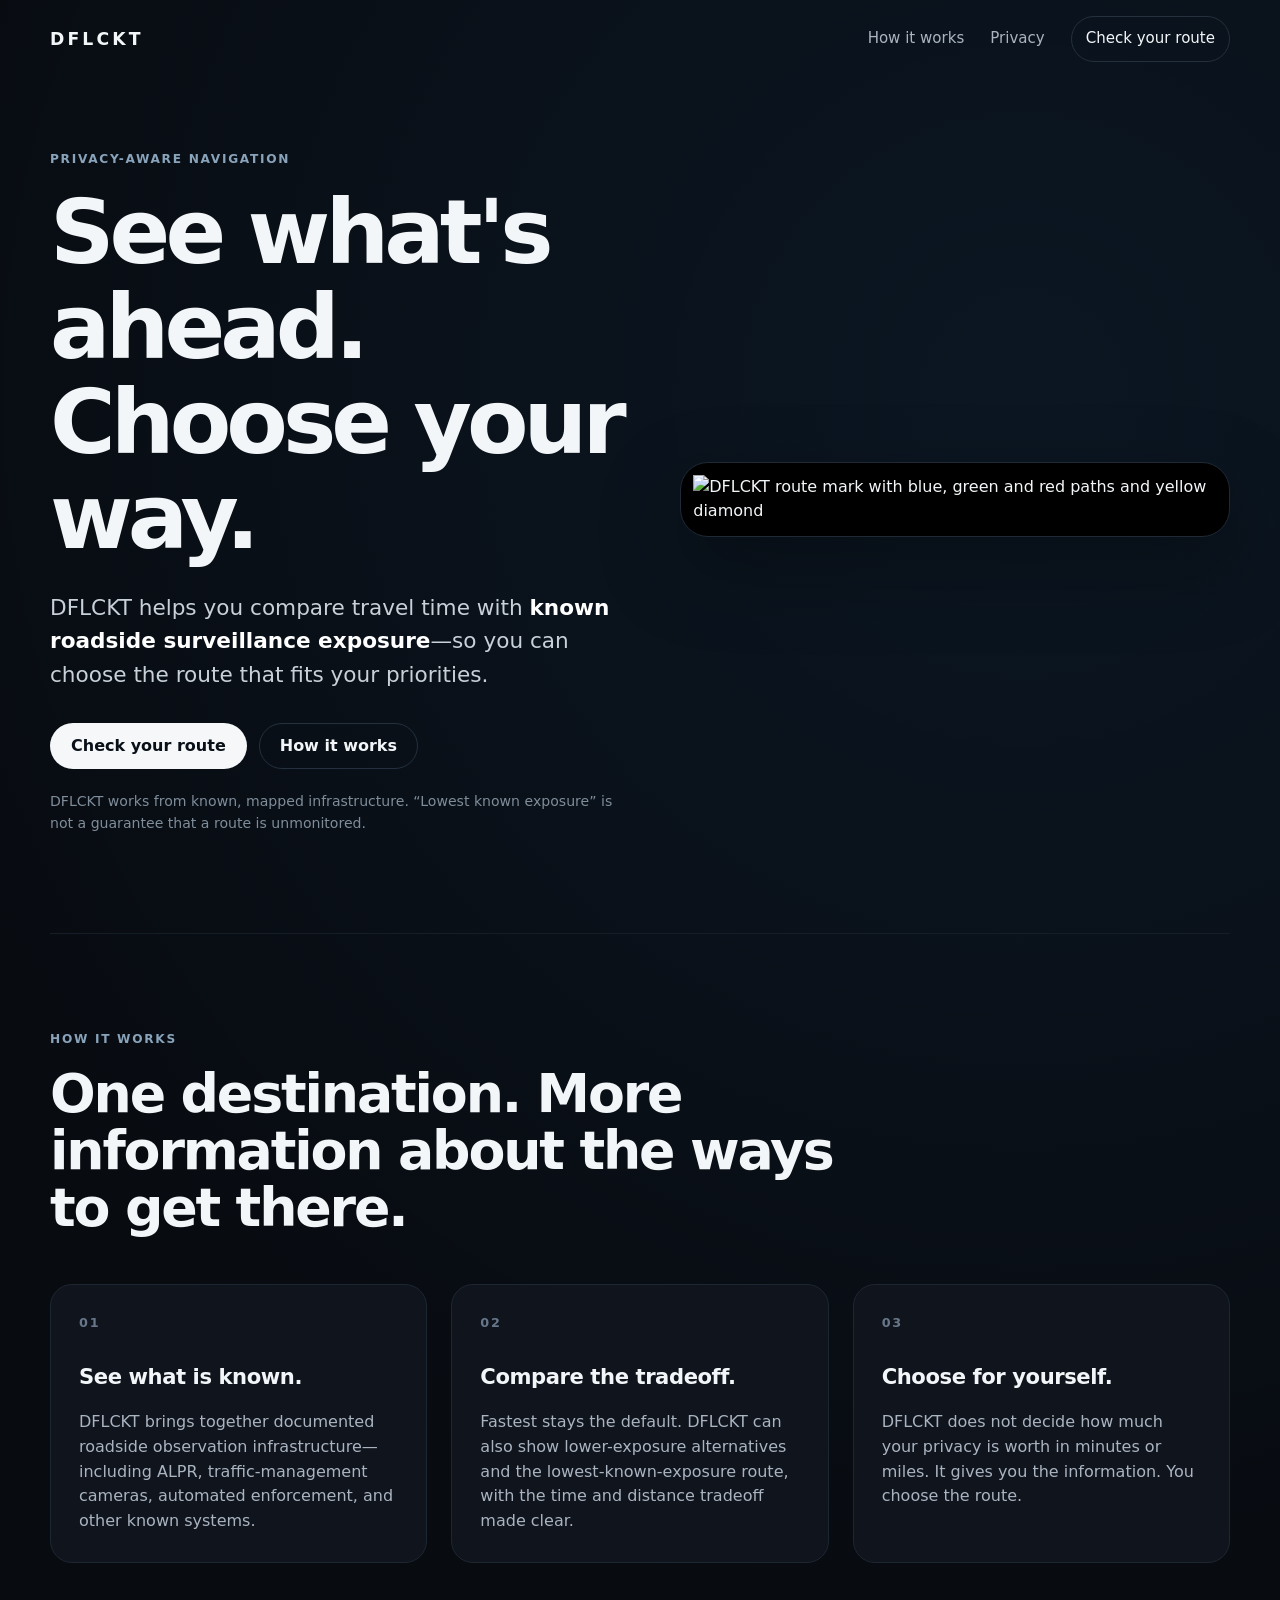
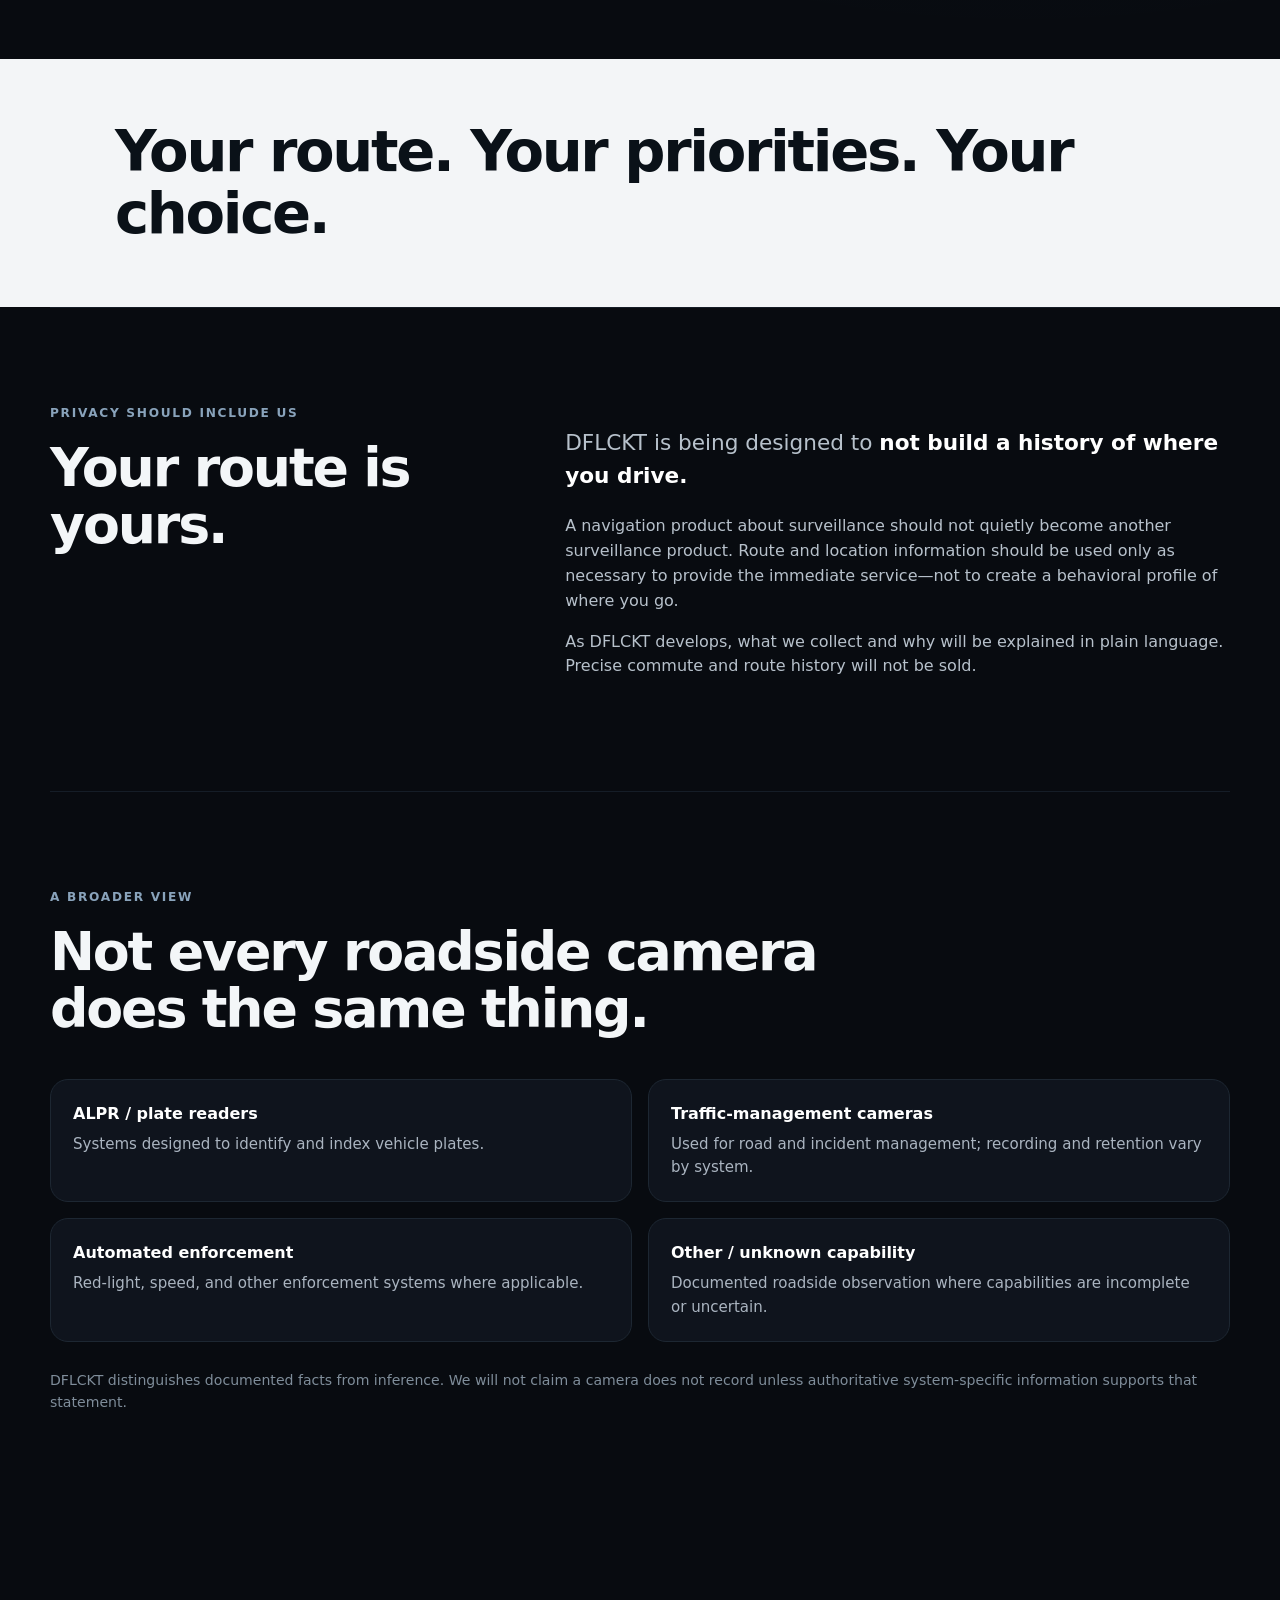
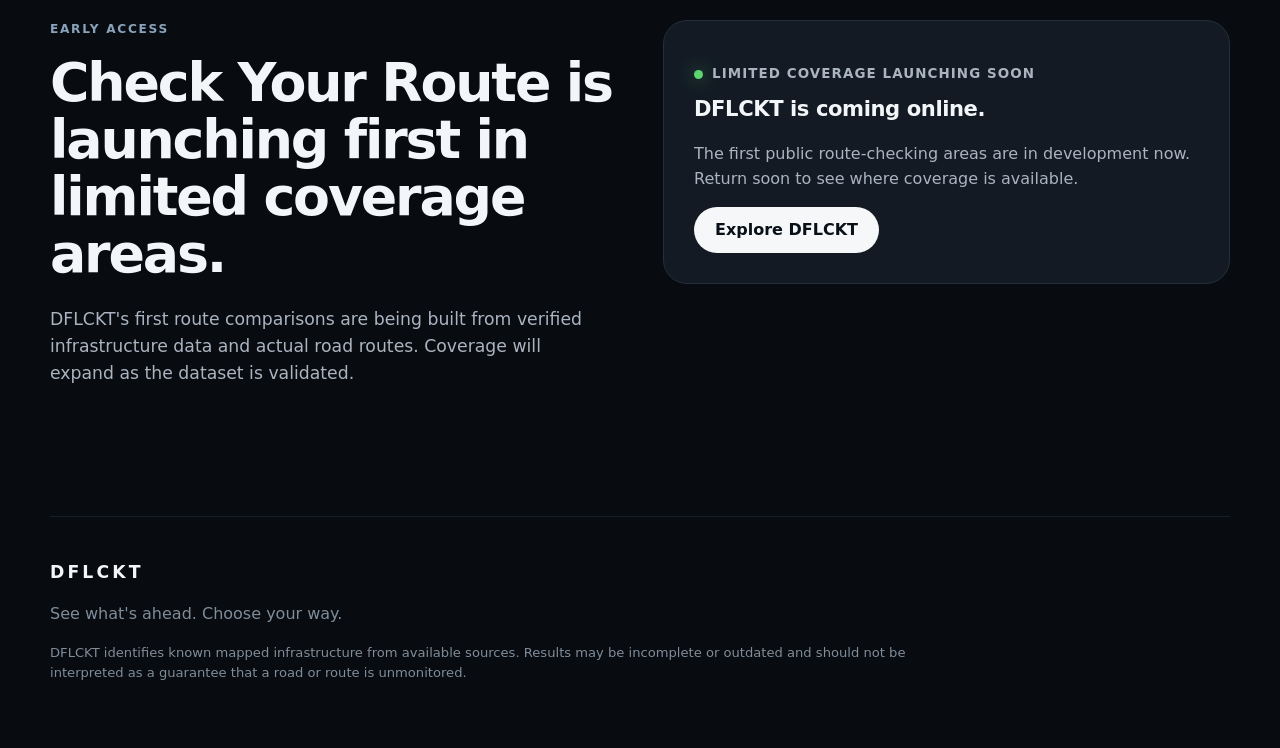
==== index.html @ d1ea5ece "Polish public-facing DFLCKT copy" ====
<!doctype html>
<html lang="en">
<head>
  <meta charset="utf-8">
  <meta name="viewport" content="width=device-width, initial-scale=1">
  <meta name="description" content="DFLCKT helps drivers compare travel time with known roadside surveillance exposure and choose the route that fits their priorities.">
  <title>DFLCKT — See what's ahead. Choose your way.</title>
  <link rel="stylesheet" href="styles.css">
</head>
<body>
  <header class="site-header">
    <a class="brand" href="#top" aria-label="DFLCKT home">DFLCKT</a>
    <nav aria-label="Primary navigation"><a href="#how">How it works</a><a href="#privacy">Privacy</a><a class="nav-cta" href="#check">Check your route</a></nav>
  </header>
  <main id="top">
    <section class="hero">
      <div class="hero-copy">
        <p class="eyebrow">Privacy-aware navigation</p>
        <h1>See what's ahead.<br>Choose your way.</h1>
        <p class="lede">DFLCKT helps you compare travel time with <strong>known roadside surveillance exposure</strong>—so you can choose the route that fits your priorities.</p>
        <div class="hero-actions"><a class="button primary" href="#check">Check your route</a><a class="button secondary" href="#how">How it works</a></div>
        <p class="microcopy">DFLCKT works from known, mapped infrastructure. “Lowest known exposure” is not a guarantee that a route is unmonitored.</p>
      </div>
      <div class="logo-stage" aria-label="DFLCKT route mark">
        <img class="hero-logo" src="assets/dflckt-logo-source.jpg" alt="DFLCKT route mark with blue, green and red paths and yellow diamond">
      </div>
    </section>
    <section id="how" class="section">
      <div class="section-heading"><p class="eyebrow">How it works</p><h2>One destination. More information about the ways to get there.</h2></div>
      <div class="three-up">
        <article><span class="step">01</span><h3>See what is known.</h3><p>DFLCKT brings together documented roadside observation infrastructure—including ALPR, traffic-management cameras, automated enforcement, and other known systems.</p></article>
        <article><span class="step">02</span><h3>Compare the tradeoff.</h3><p>Fastest stays the default. DFLCKT can also show lower-exposure alternatives and the lowest-known-exposure route, with the time and distance tradeoff made clear.</p></article>
        <article><span class="step">03</span><h3>Choose for yourself.</h3><p>DFLCKT does not decide how much your privacy is worth in minutes or miles. It gives you the information. You choose the route.</p></article>
      </div>
    </section>
    <section class="principle-band"><p>Your route. Your priorities. Your choice.</p></section>
    <section id="privacy" class="section privacy-grid">
      <div class="section-heading"><p class="eyebrow">Privacy should include us</p><h2>Your route is yours.</h2></div>
      <div class="privacy-copy"><p class="large">DFLCKT is being designed to <strong>not build a history of where you drive.</strong></p><p>A navigation product about surveillance should not quietly become another surveillance product. Route and location information should be used only as necessary to provide the immediate service—not to create a behavioral profile of where you go.</p><p>As DFLCKT develops, what we collect and why will be explained in plain language. Precise commute and route history will not be sold.</p></div>
    </section>
    <section class="section infrastructure">
      <div class="section-heading"><p class="eyebrow">A broader view</p><h2>Not every roadside camera does the same thing.</h2></div>
      <div class="infrastructure-list"><div><strong>ALPR / plate readers</strong><span>Systems designed to identify and index vehicle plates.</span></div><div><strong>Traffic-management cameras</strong><span>Used for road and incident management; recording and retention vary by system.</span></div><div><strong>Automated enforcement</strong><span>Red-light, speed, and other enforcement systems where applicable.</span></div><div><strong>Other / unknown capability</strong><span>Documented roadside observation where capabilities are incomplete or uncertain.</span></div></div>
      <p class="microcopy">DFLCKT distinguishes documented facts from inference. We will not claim a camera does not record unless authoritative system-specific information supports that statement.</p>
    </section>
    <section id="check" class="check-section">
      <div><p class="eyebrow">Early access</p><h2>Check Your Route is launching first in limited coverage areas.</h2><p>DFLCKT's first route comparisons are being built from verified infrastructure data and actual road routes. Coverage will expand as the dataset is validated.</p></div>
      <div class="check-card"><p class="status"><span></span> Limited coverage launching soon</p><h3>DFLCKT is coming online.</h3><p>The first public route-checking areas are in development now. Return soon to see where coverage is available.</p><a class="button primary" href="#top">Explore DFLCKT</a></div>
    </section>
  </main>
  <footer><a class="brand" href="#top">DFLCKT</a><p>See what's ahead. Choose your way.</p><p class="footer-note">DFLCKT identifies known mapped infrastructure from available sources. Results may be incomplete or outdated and should not be interpreted as a guarantee that a road or route is unmonitored.</p></footer>
</body>
</html>
---- styles.css ----
:root { --bg:#080b10; --panel:#0f141d; --panel-2:#131a24; --text:#f3f6f8; --muted:#aab4c0; --line:#24303d; --green:#5dd66f; }
*{box-sizing:border-box} html{scroll-behavior:smooth} body{margin:0;background:radial-gradient(circle at 80% 10%,rgba(47,156,255,.08),transparent 34%),var(--bg);color:var(--text);font-family:Inter,ui-sans-serif,system-ui,-apple-system,BlinkMacSystemFont,"Segoe UI",sans-serif;line-height:1.55} a{color:inherit;text-decoration:none} strong{color:#fff}
.site-header,.hero,.section,.check-section,footer{width:min(1180px,calc(100% - 40px));margin-inline:auto}.site-header{min-height:78px;display:flex;align-items:center;justify-content:space-between;gap:24px}.brand{font-weight:800;letter-spacing:.18em;font-size:1.08rem}nav{display:flex;align-items:center;gap:26px;color:var(--muted);font-size:.94rem}nav a:hover{color:var(--text)}.nav-cta{color:var(--text);border:1px solid var(--line);padding:10px 14px;border-radius:999px}
.hero{padding:72px 0 84px;display:grid;grid-template-columns:1.02fr .98fr;gap:58px;align-items:center}.eyebrow{color:#89a3bb;text-transform:uppercase;letter-spacing:.14em;font-size:.76rem;font-weight:700;margin:0 0 16px}h1,h2,h3{margin-top:0;line-height:1.06}h1{font-size:clamp(3.2rem,7vw,6.2rem);letter-spacing:-.055em;margin-bottom:26px}h2{font-size:clamp(2.1rem,4.2vw,4rem);letter-spacing:-.04em;margin-bottom:24px}h3{font-size:1.32rem;letter-spacing:-.02em}.lede{font-size:clamp(1.08rem,2vw,1.35rem);color:#c8d0d8;max-width:760px}.microcopy{color:#7f8d9a;font-size:.88rem}.large{font-size:1.35rem}.hero-actions{display:flex;flex-wrap:wrap;gap:12px;margin:32px 0 22px}.button{display:inline-flex;align-items:center;justify-content:center;min-height:46px;padding:0 20px;border-radius:999px;font-weight:700;border:1px solid var(--line)}.button.primary{background:#f5f7f9;color:#091018;border-color:transparent}.button.primary:hover{background:#fff}.button.secondary{color:var(--text);background:transparent}.button.secondary:hover{border-color:#435466}
.logo-stage{background:#000;border:1px solid #1f2a36;border-radius:28px;padding:12px;box-shadow:0 30px 80px rgba(0,0,0,.35);overflow:hidden}.hero-logo{display:block;width:100%;height:auto;max-height:650px;object-fit:contain;background:#000}.demo-note{margin:8px 8px 0;color:#6f7c89;font-size:.78rem}
.section{padding:96px 0;border-top:1px solid #151d27}.section-heading{max-width:850px}.three-up{display:grid;grid-template-columns:repeat(3,1fr);gap:24px;margin-top:48px}.three-up article{background:var(--panel);border:1px solid #1d2732;border-radius:22px;padding:28px}.three-up article p{color:var(--muted);margin-bottom:0}.step{color:#677789;display:block;margin-bottom:34px;font-size:.8rem;font-weight:800;letter-spacing:.14em}.principle-band{width:100%;background:#f3f5f7;color:#0a1118;padding:62px 20px}.principle-band p{width:min(1050px,100%);margin:auto;font-size:clamp(2rem,4.5vw,4.4rem);line-height:1.08;letter-spacing:-.04em;font-weight:760}.privacy-grid{display:grid;grid-template-columns:.8fr 1.2fr;gap:72px}.privacy-copy{max-width:720px;color:#b7c1cb}.infrastructure-list{display:grid;grid-template-columns:1fr 1fr;gap:16px;margin:42px 0 28px}.infrastructure-list div{border:1px solid #1d2732;background:var(--panel);border-radius:18px;padding:22px;display:flex;flex-direction:column;gap:6px}.infrastructure-list span{color:var(--muted);font-size:.94rem}.check-section{padding:96px 0 112px;display:grid;grid-template-columns:1fr 1fr;gap:46px;align-items:start}.check-section>div:first-child p:not(.eyebrow){color:var(--muted);font-size:1.08rem;max-width:560px}.check-card{background:var(--panel-2);border:1px solid #22303d;border-radius:24px;padding:30px}.check-card p{color:var(--muted)}.status{display:flex;align-items:center;gap:9px;font-size:.84rem;font-weight:700;text-transform:uppercase;letter-spacing:.08em}.status span{width:9px;height:9px;border-radius:50%;background:var(--green);box-shadow:0 0 18px rgba(93,214,111,.65)}footer{border-top:1px solid #151d27;padding:42px 0 52px;color:#7f8d9a}footer .brand{color:var(--text)}.footer-note{max-width:860px;font-size:.82rem}
@media(max-width:900px){nav a:not(.nav-cta){display:none}.hero,.privacy-grid,.check-section{grid-template-columns:1fr}.hero{padding-top:52px}.logo-stage{order:2;max-width:620px;margin-inline:auto}.three-up{grid-template-columns:1fr}.infrastructure-list{grid-template-columns:1fr}}@media(max-width:560px){.site-header,.hero,.section,.check-section,footer{width:min(100% - 28px,1180px)}.site-header{min-height:68px}.brand{font-size:.95rem}.nav-cta{padding:8px 12px}.hero{padding:40px 0 64px;gap:34px}h1{font-size:3.25rem}.section,.check-section{padding:70px 0}.principle-band{padding:48px 18px}}
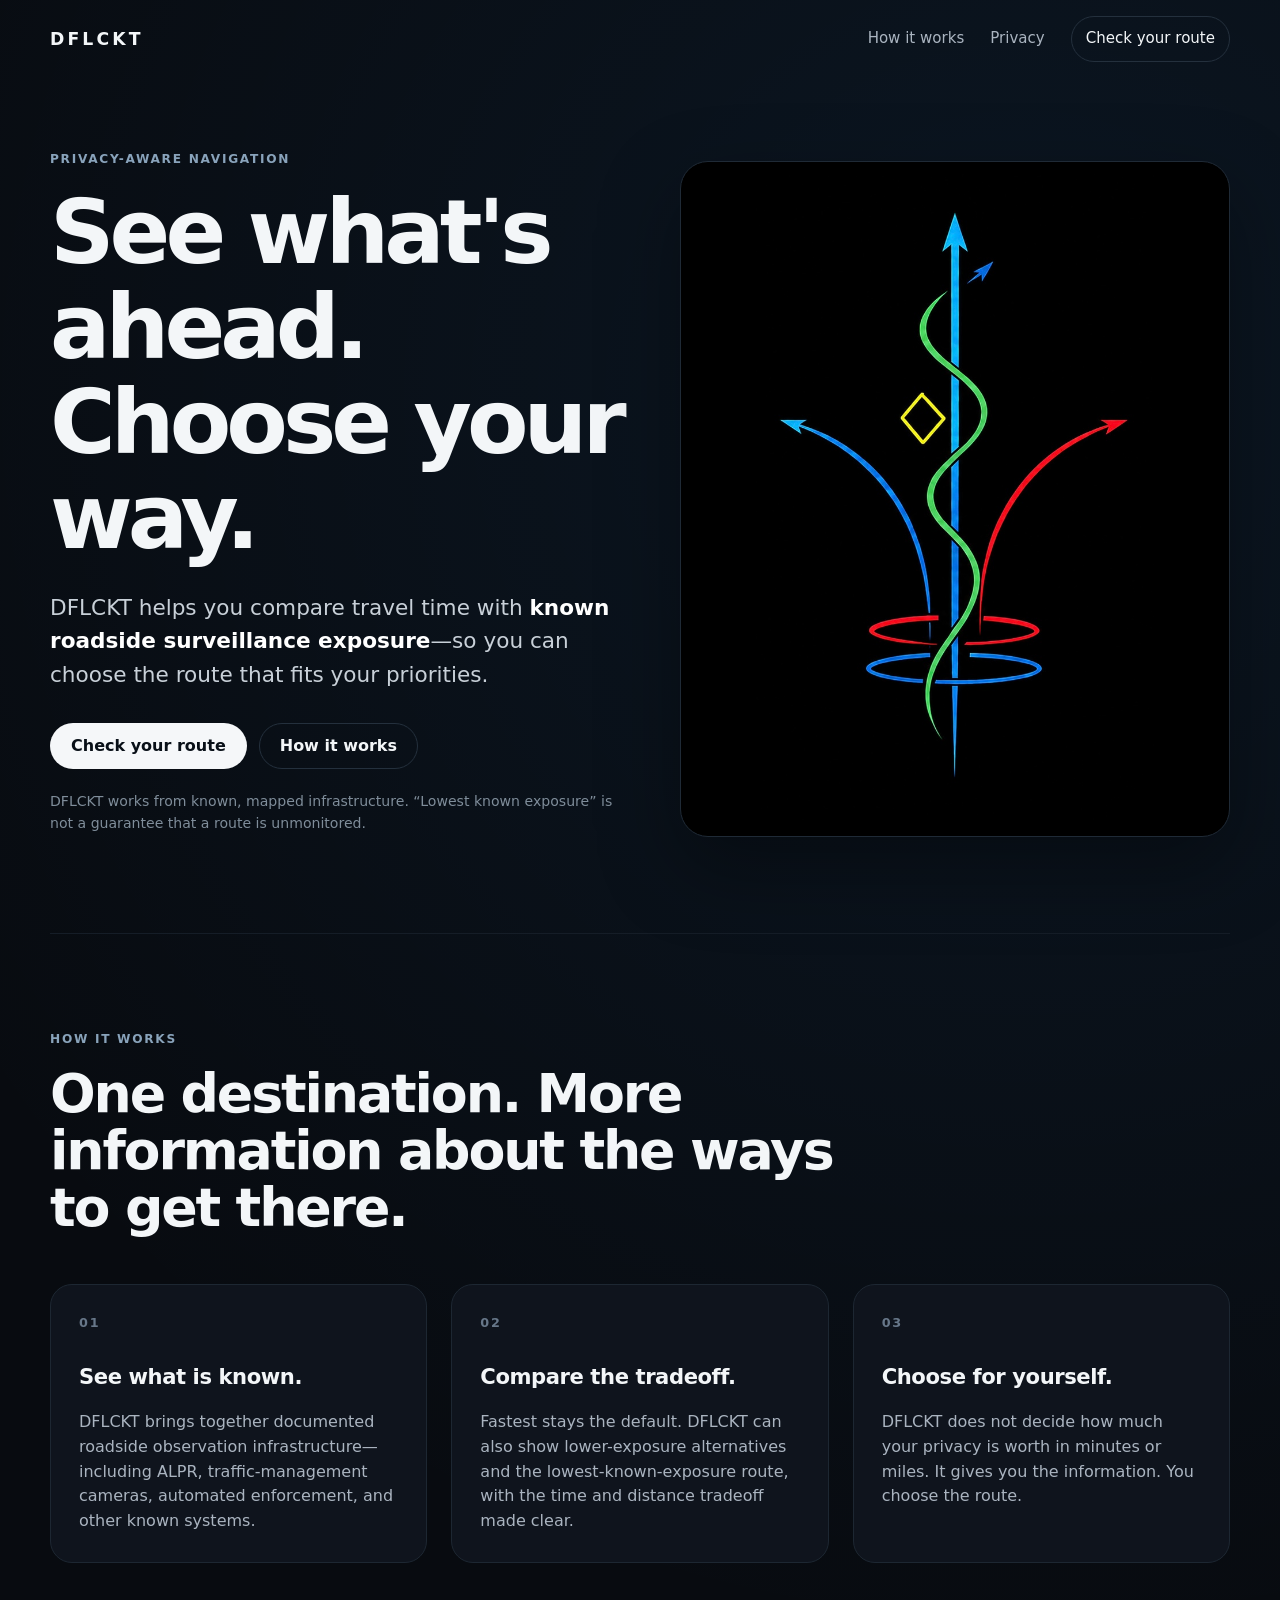
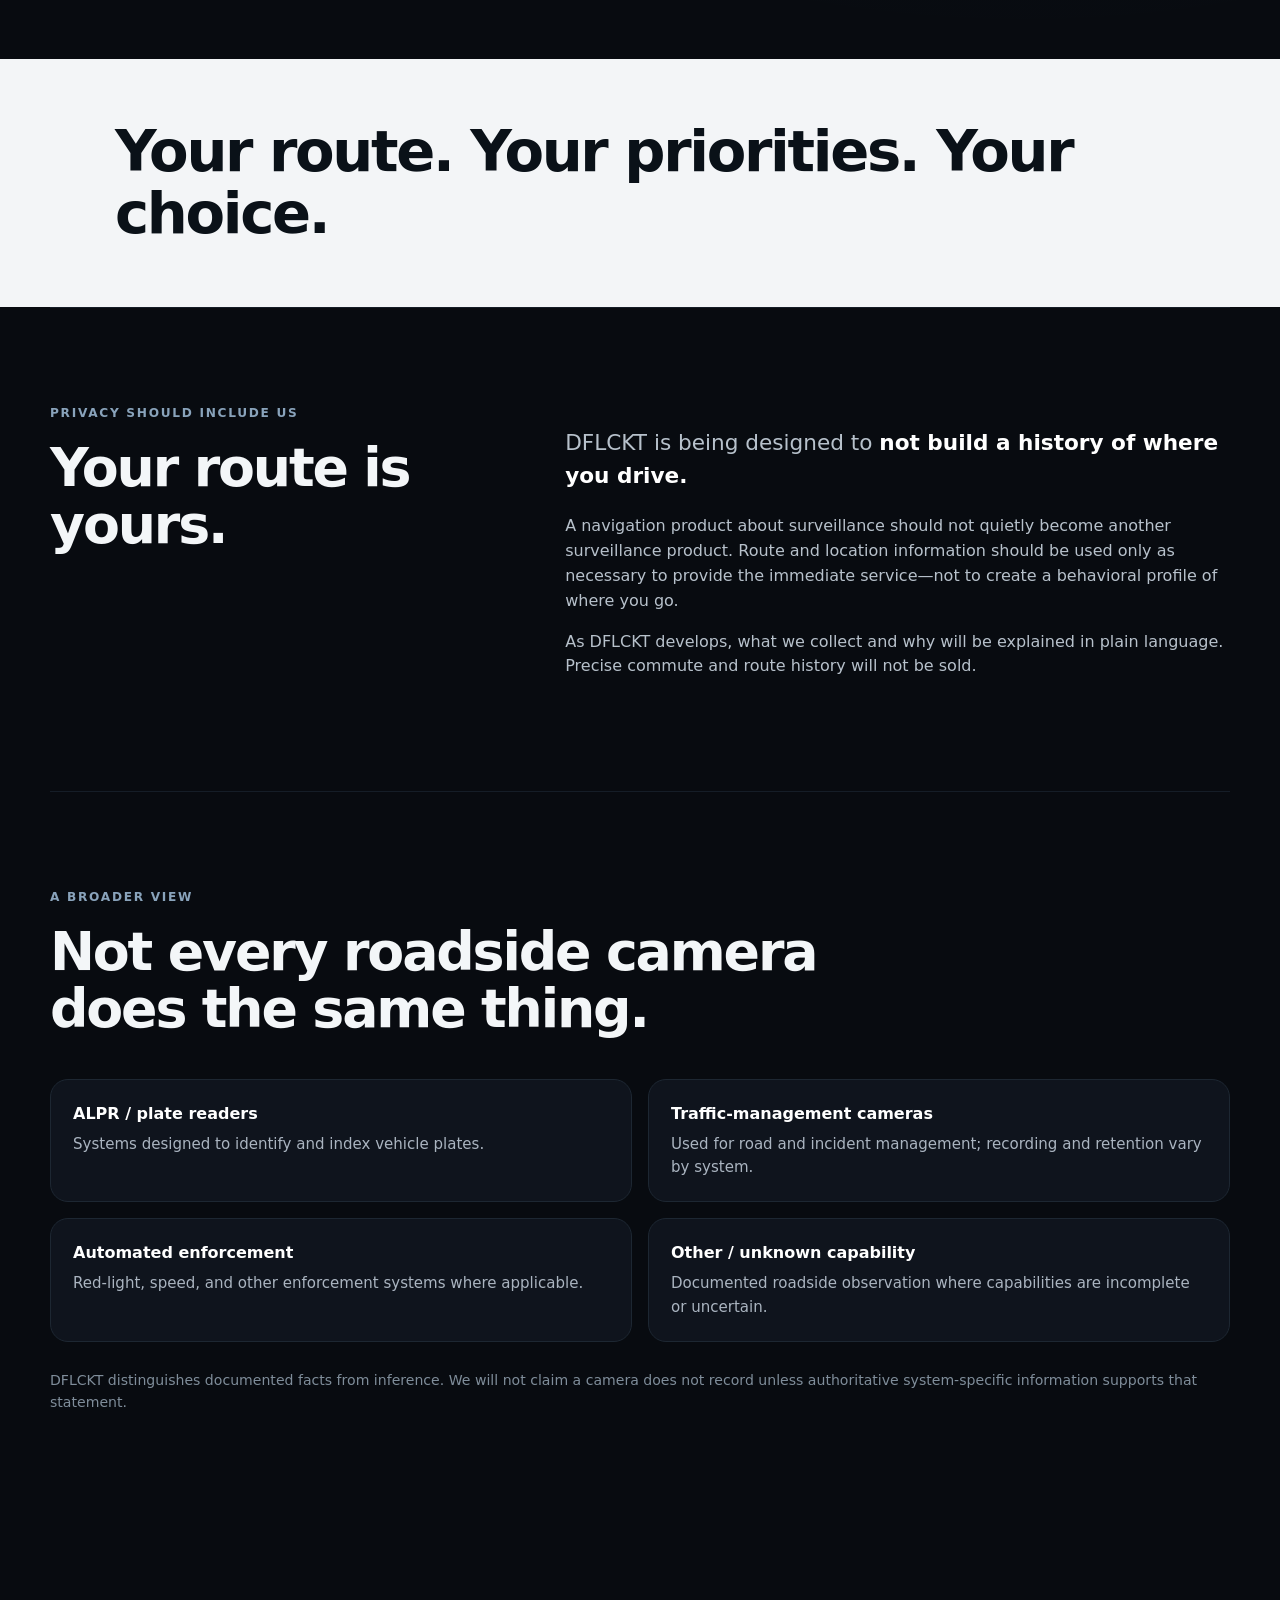
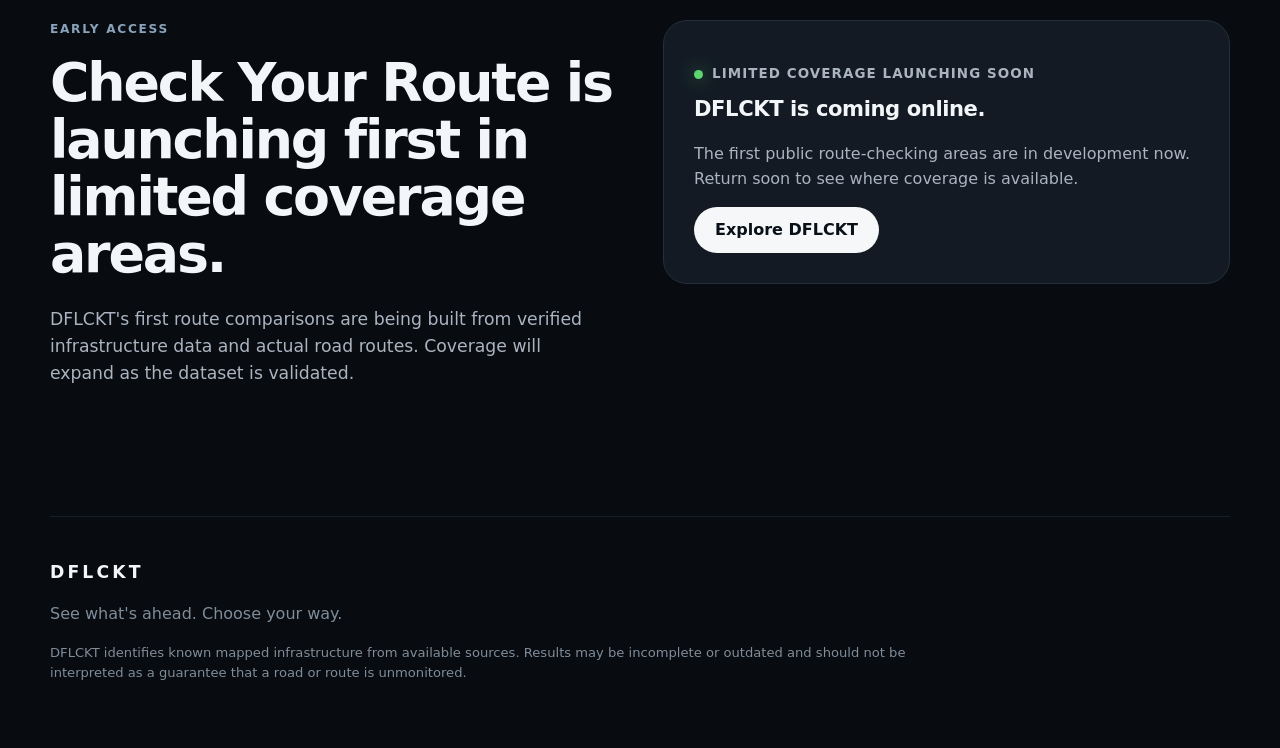
==== commit 6fd5d3d8: "Fix live DFLCKT logo path" ====
--- a/index.html
+++ b/index.html
@@ -22,7 +22,7 @@
         <p class="microcopy">DFLCKT works from known, mapped infrastructure. “Lowest known exposure” is not a guarantee that a route is unmonitored.</p>
       </div>
       <div class="logo-stage" aria-label="DFLCKT route mark">
-        <img class="hero-logo" src="assets/dflckt-logo-source.jpg" alt="DFLCKT route mark with blue, green and red paths and yellow diamond">
+        <img class="hero-logo" src="IMG_3881.jpeg" alt="DFLCKT route mark with blue, green and red paths and yellow diamond">
       </div>
     </section>
     <section id="how" class="section">
@@ -50,4 +50,4 @@
   </main>
   <footer><a class="brand" href="#top">DFLCKT</a><p>See what's ahead. Choose your way.</p><p class="footer-note">DFLCKT identifies known mapped infrastructure from available sources. Results may be incomplete or outdated and should not be interpreted as a guarantee that a road or route is unmonitored.</p></footer>
 </body>
-</html>
+</html>
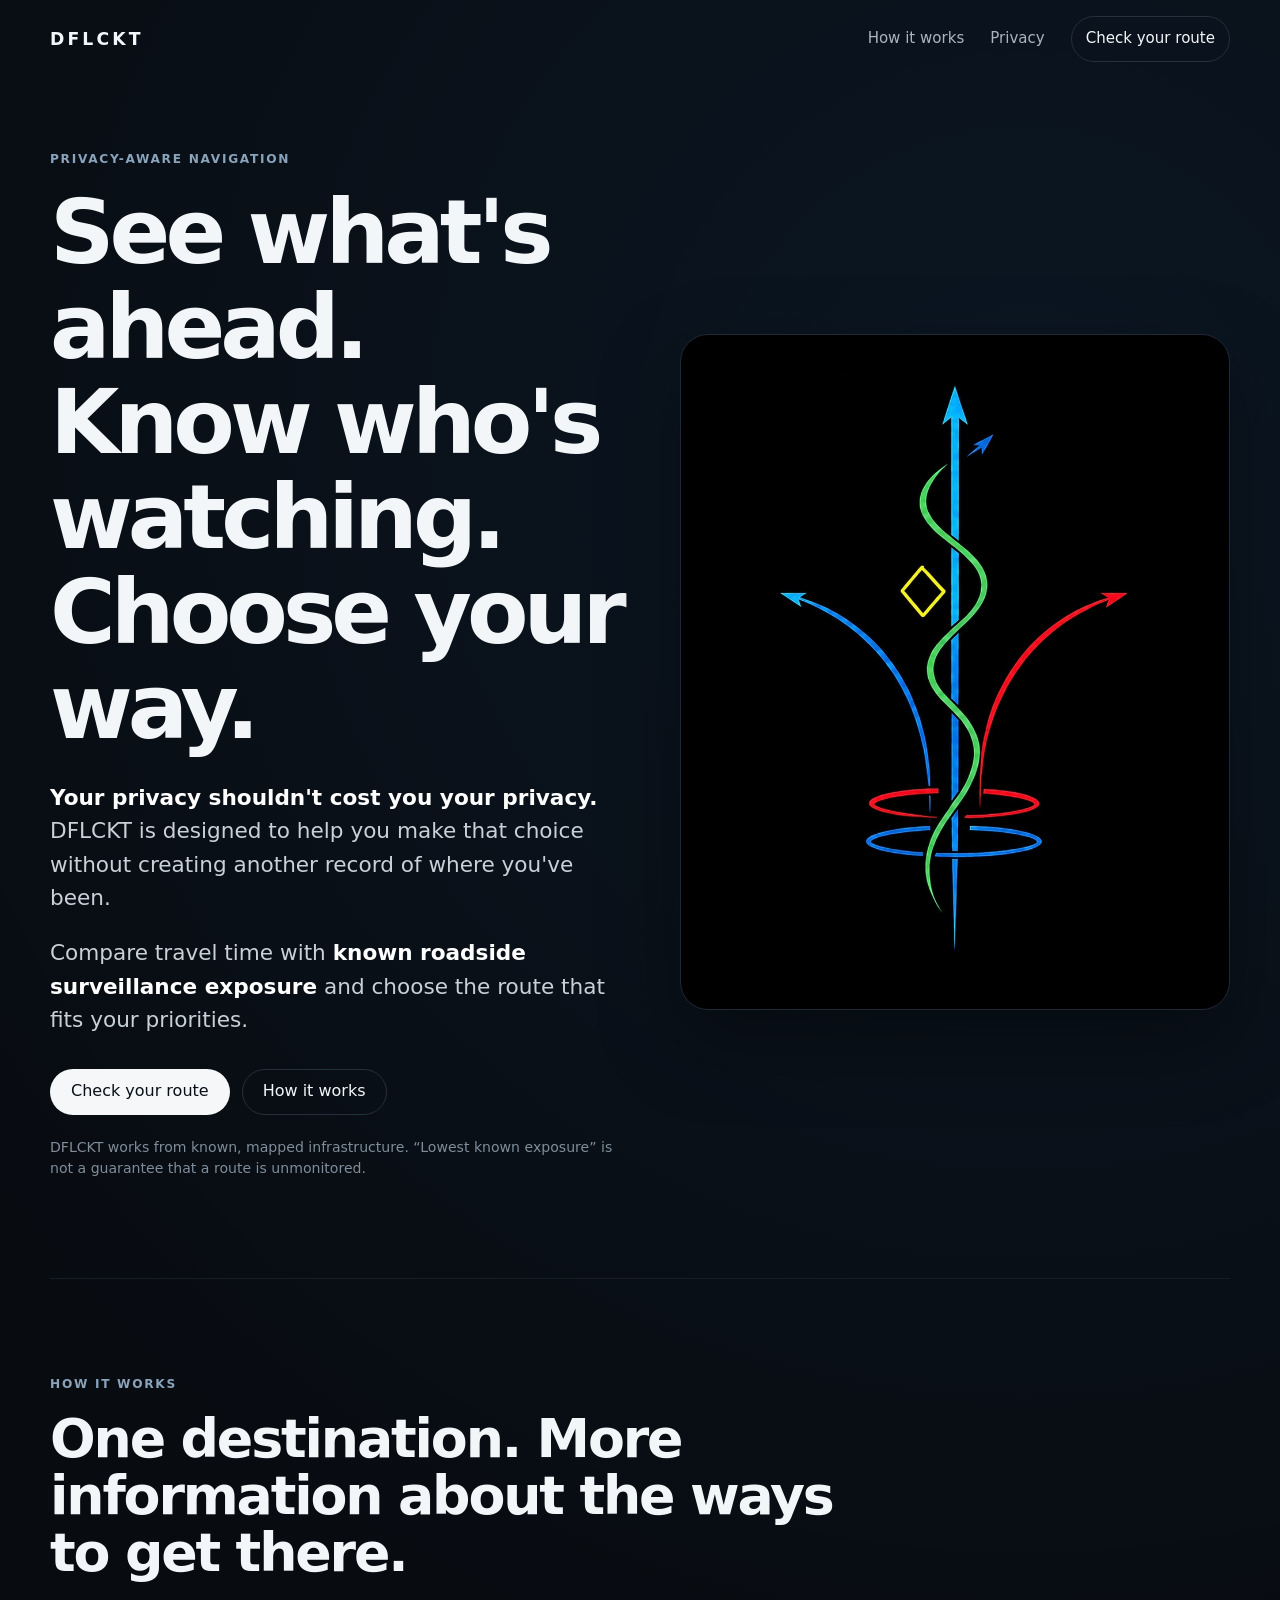
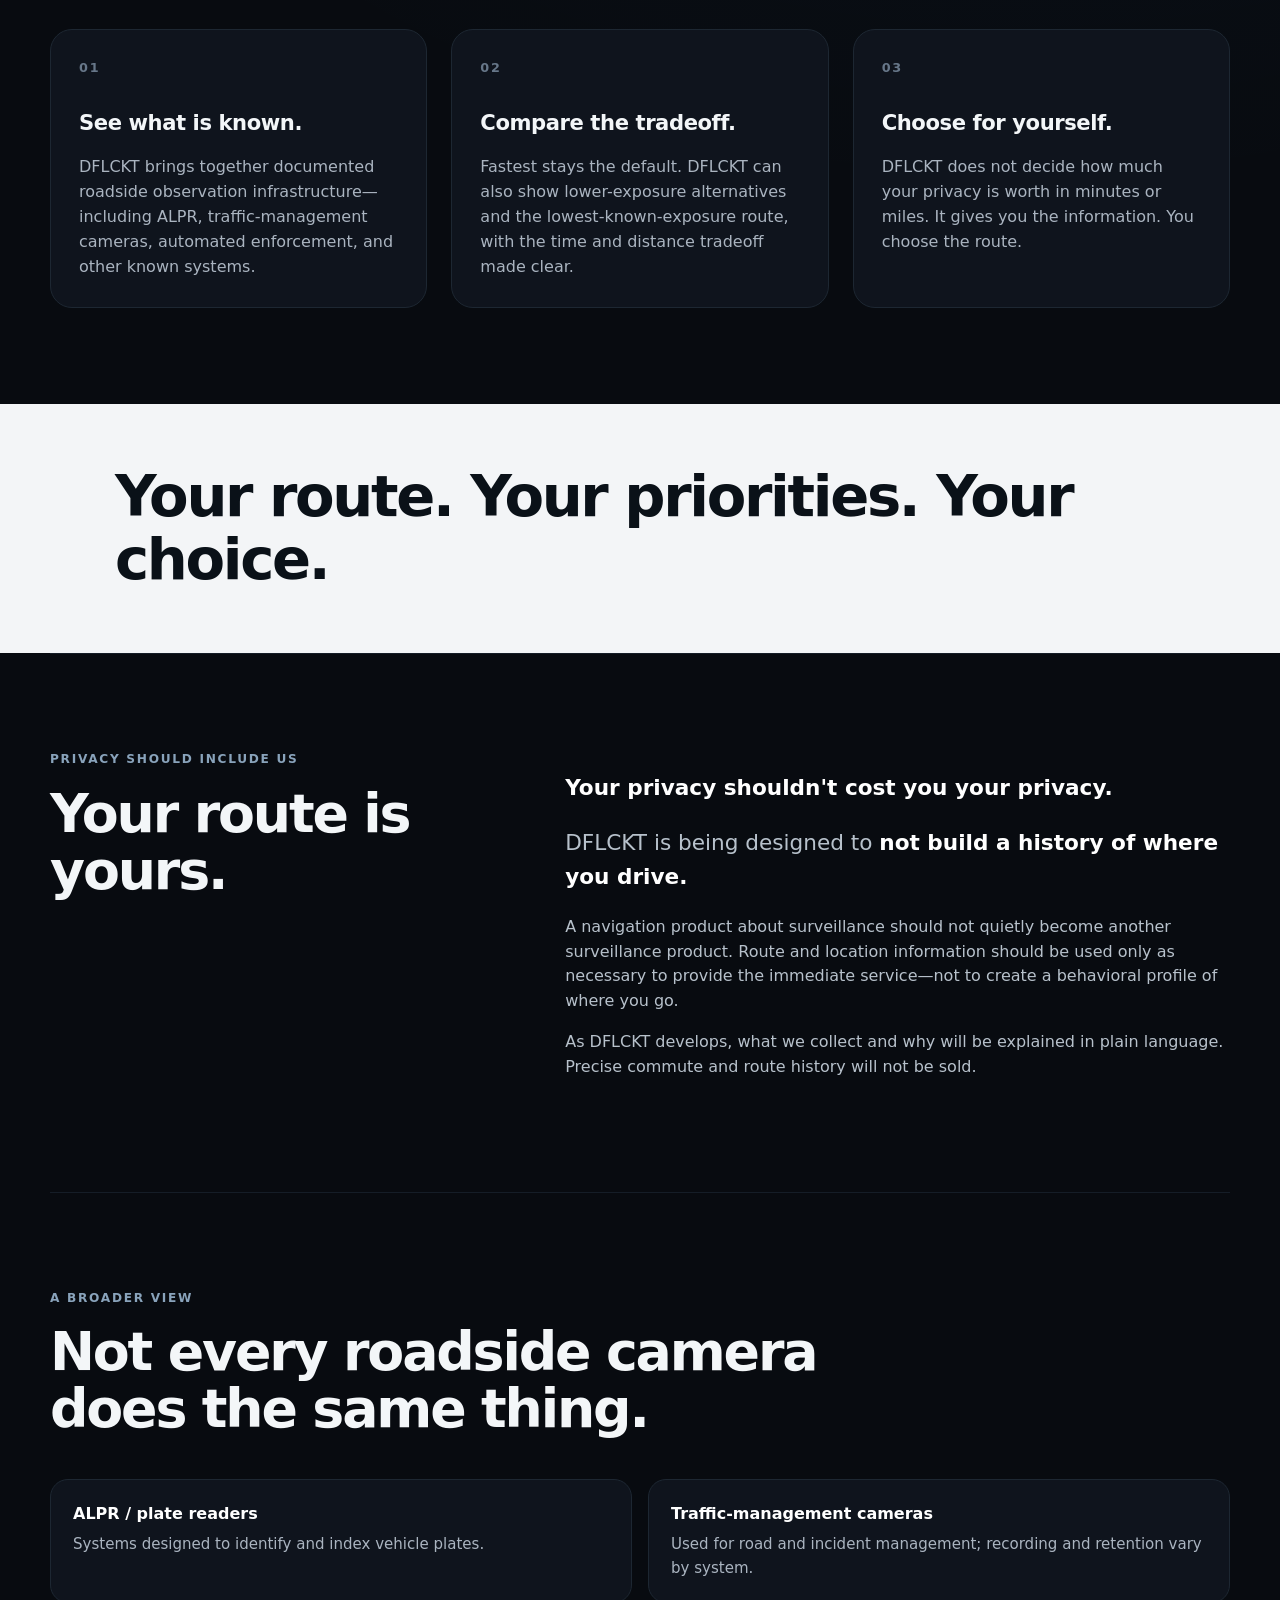
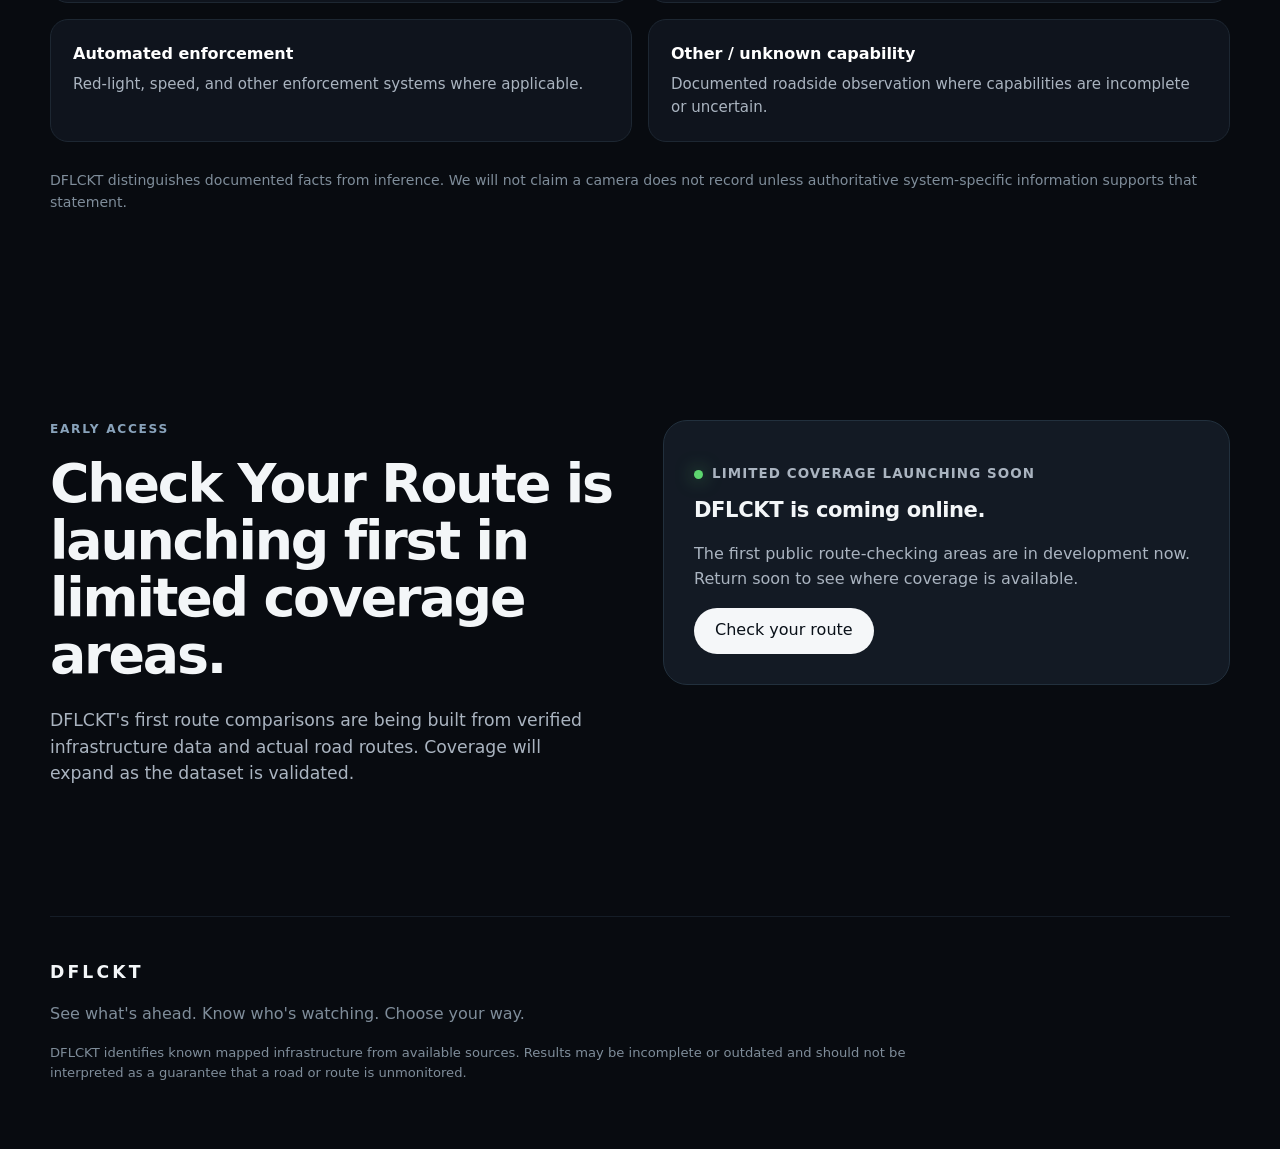
==== commit 4f970261: "Sharpen DFLCKT homepage message and privacy promise" ====
--- a/index.html
+++ b/index.html
@@ -3,8 +3,8 @@
 <head>
   <meta charset="utf-8">
   <meta name="viewport" content="width=device-width, initial-scale=1">
-  <meta name="description" content="DFLCKT helps drivers compare travel time with known roadside surveillance exposure and choose the route that fits their priorities.">
-  <title>DFLCKT — See what's ahead. Choose your way.</title>
+  <meta name="description" content="DFLCKT helps drivers see known roadside surveillance, compare route tradeoffs, and choose their way without building a history of where they drive.">
+  <title>DFLCKT — See what's ahead. Know who's watching. Choose your way.</title>
   <link rel="stylesheet" href="styles.css">
 </head>
 <body>
@@ -16,8 +16,9 @@
     <section class="hero">
       <div class="hero-copy">
         <p class="eyebrow">Privacy-aware navigation</p>
-        <h1>See what's ahead.<br>Choose your way.</h1>
-        <p class="lede">DFLCKT helps you compare travel time with <strong>known roadside surveillance exposure</strong>—so you can choose the route that fits your priorities.</p>
+        <h1>See what's ahead.<br>Know who's watching.<br>Choose your way.</h1>
+        <p class="lede"><strong>Your privacy shouldn't cost you your privacy.</strong> DFLCKT is designed to help you make that choice without creating another record of where you've been.</p>
+        <p class="lede">Compare travel time with <strong>known roadside surveillance exposure</strong> and choose the route that fits your priorities.</p>
         <div class="hero-actions"><a class="button primary" href="#check">Check your route</a><a class="button secondary" href="#how">How it works</a></div>
         <p class="microcopy">DFLCKT works from known, mapped infrastructure. “Lowest known exposure” is not a guarantee that a route is unmonitored.</p>
       </div>
@@ -36,7 +37,7 @@
     <section class="principle-band"><p>Your route. Your priorities. Your choice.</p></section>
     <section id="privacy" class="section privacy-grid">
       <div class="section-heading"><p class="eyebrow">Privacy should include us</p><h2>Your route is yours.</h2></div>
-      <div class="privacy-copy"><p class="large">DFLCKT is being designed to <strong>not build a history of where you drive.</strong></p><p>A navigation product about surveillance should not quietly become another surveillance product. Route and location information should be used only as necessary to provide the immediate service—not to create a behavioral profile of where you go.</p><p>As DFLCKT develops, what we collect and why will be explained in plain language. Precise commute and route history will not be sold.</p></div>
+      <div class="privacy-copy"><p class="large"><strong>Your privacy shouldn't cost you your privacy.</strong></p><p class="large">DFLCKT is being designed to <strong>not build a history of where you drive.</strong></p><p>A navigation product about surveillance should not quietly become another surveillance product. Route and location information should be used only as necessary to provide the immediate service—not to create a behavioral profile of where you go.</p><p>As DFLCKT develops, what we collect and why will be explained in plain language. Precise commute and route history will not be sold.</p></div>
     </section>
     <section class="section infrastructure">
       <div class="section-heading"><p class="eyebrow">A broader view</p><h2>Not every roadside camera does the same thing.</h2></div>
@@ -45,9 +46,9 @@
     </section>
     <section id="check" class="check-section">
       <div><p class="eyebrow">Early access</p><h2>Check Your Route is launching first in limited coverage areas.</h2><p>DFLCKT's first route comparisons are being built from verified infrastructure data and actual road routes. Coverage will expand as the dataset is validated.</p></div>
-      <div class="check-card"><p class="status"><span></span> Limited coverage launching soon</p><h3>DFLCKT is coming online.</h3><p>The first public route-checking areas are in development now. Return soon to see where coverage is available.</p><a class="button primary" href="#top">Explore DFLCKT</a></div>
+      <div class="check-card"><p class="status"><span></span> Limited coverage launching soon</p><h3>DFLCKT is coming online.</h3><p>The first public route-checking areas are in development now. Return soon to see where coverage is available.</p><a class="button primary" href="check-your-route.html">Check your route</a></div>
     </section>
   </main>
-  <footer><a class="brand" href="#top">DFLCKT</a><p>See what's ahead. Choose your way.</p><p class="footer-note">DFLCKT identifies known mapped infrastructure from available sources. Results may be incomplete or outdated and should not be interpreted as a guarantee that a road or route is unmonitored.</p></footer>
+  <footer><a class="brand" href="#top">DFLCKT</a><p>See what's ahead. Know who's watching. Choose your way.</p><p class="footer-note">DFLCKT identifies known mapped infrastructure from available sources. Results may be incomplete or outdated and should not be interpreted as a guarantee that a road or route is unmonitored.</p></footer>
 </body>
 </html>
--- a/styles.css
+++ b/styles.css
@@ -1,7 +1,9 @@
 :root { --bg:#080b10; --panel:#0f141d; --panel-2:#131a24; --text:#f3f6f8; --muted:#aab4c0; --line:#24303d; --green:#5dd66f; }
 *{box-sizing:border-box} html{scroll-behavior:smooth} body{margin:0;background:radial-gradient(circle at 80% 10%,rgba(47,156,255,.08),transparent 34%),var(--bg);color:var(--text);font-family:Inter,ui-sans-serif,system-ui,-apple-system,BlinkMacSystemFont,"Segoe UI",sans-serif;line-height:1.55} a{color:inherit;text-decoration:none} strong{color:#fff}
 .site-header,.hero,.section,.check-section,footer{width:min(1180px,calc(100% - 40px));margin-inline:auto}.site-header{min-height:78px;display:flex;align-items:center;justify-content:space-between;gap:24px}.brand{font-weight:800;letter-spacing:.18em;font-size:1.08rem}nav{display:flex;align-items:center;gap:26px;color:var(--muted);font-size:.94rem}nav a:hover{color:var(--text)}.nav-cta{color:var(--text);border:1px solid var(--line);padding:10px 14px;border-radius:999px}
-.hero{padding:72px 0 84px;display:grid;grid-template-columns:1.02fr .98fr;gap:58px;align-items:center}.eyebrow{color:#89a3bb;text-transform:uppercase;letter-spacing:.14em;font-size:.76rem;font-weight:700;margin:0 0 16px}h1,h2,h3{margin-top:0;line-height:1.06}h1{font-size:clamp(3.2rem,7vw,6.2rem);letter-spacing:-.055em;margin-bottom:26px}h2{font-size:clamp(2.1rem,4.2vw,4rem);letter-spacing:-.04em;margin-bottom:24px}h3{font-size:1.32rem;letter-spacing:-.02em}.lede{font-size:clamp(1.08rem,2vw,1.35rem);color:#c8d0d8;max-width:760px}.microcopy{color:#7f8d9a;font-size:.88rem}.large{font-size:1.35rem}.hero-actions{display:flex;flex-wrap:wrap;gap:12px;margin:32px 0 22px}.button{display:inline-flex;align-items:center;justify-content:center;min-height:46px;padding:0 20px;border-radius:999px;font-weight:700;border:1px solid var(--line)}.button.primary{background:#f5f7f9;color:#091018;border-color:transparent}.button.primary:hover{background:#fff}.button.secondary{color:var(--text);background:transparent}.button.secondary:hover{border-color:#435466}
+.hero{padding:72px 0 84px;display:grid;grid-template-columns:1.02fr .98fr;gap:58px;align-items:center}.eyebrow{color:#89a3bb;text-transform:uppercase;letter-spacing:.14em;font-size:.76rem;font-weight:700;margin:0 0 16px}h1,h2,h3{margin-top:0;line-height:1.06}h1{font-size:clamp(3.2rem,7vw,6.2rem);letter-spacing:-.055em;margin-bottom:26px}h2{font-size:clamp(2.1rem,4.2vw,4rem);letter-spacing:-.04em;margin-bottom:24px}h3{font-size:1.32rem;letter-spacing:-.02em}.lede{font-size:clamp(1.08rem,2vw,1.35rem);color:#c8d0d8;max-width:760px}.microcopy{color:#7f8d9a;font-size:.88rem}.large{font-size:1.35rem}.hero-actions{display:flex;flex-wrap:wrap;gap:12px;margin:32px 0 22px}.button{display:inline-flex;align-items:center;justify-content:center;min-height:46px;padding:0 20px;border-radius:999px;font-weight:700;border:1px solid var(--line);font:inherit;cursor:pointer}.button.primary{background:#f5f7f9;color:#091018;border-color:transparent}.button.primary:hover{background:#fff}.button.primary:disabled{opacity:.6;cursor:wait}.button.secondary{color:var(--text);background:transparent}.button.secondary:hover{border-color:#435466}
 .logo-stage{background:#000;border:1px solid #1f2a36;border-radius:28px;padding:12px;box-shadow:0 30px 80px rgba(0,0,0,.35);overflow:hidden}.hero-logo{display:block;width:100%;height:auto;max-height:650px;object-fit:contain;background:#000}.demo-note{margin:8px 8px 0;color:#6f7c89;font-size:.78rem}
-.section{padding:96px 0;border-top:1px solid #151d27}.section-heading{max-width:850px}.three-up{display:grid;grid-template-columns:repeat(3,1fr);gap:24px;margin-top:48px}.three-up article{background:var(--panel);border:1px solid #1d2732;border-radius:22px;padding:28px}.three-up article p{color:var(--muted);margin-bottom:0}.step{color:#677789;display:block;margin-bottom:34px;font-size:.8rem;font-weight:800;letter-spacing:.14em}.principle-band{width:100%;background:#f3f5f7;color:#0a1118;padding:62px 20px}.principle-band p{width:min(1050px,100%);margin:auto;font-size:clamp(2rem,4.5vw,4.4rem);line-height:1.08;letter-spacing:-.04em;font-weight:760}.privacy-grid{display:grid;grid-template-columns:.8fr 1.2fr;gap:72px}.privacy-copy{max-width:720px;color:#b7c1cb}.infrastructure-list{display:grid;grid-template-columns:1fr 1fr;gap:16px;margin:42px 0 28px}.infrastructure-list div{border:1px solid #1d2732;background:var(--panel);border-radius:18px;padding:22px;display:flex;flex-direction:column;gap:6px}.infrastructure-list span{color:var(--muted);font-size:.94rem}.check-section{padding:96px 0 112px;display:grid;grid-template-columns:1fr 1fr;gap:46px;align-items:start}.check-section>div:first-child p:not(.eyebrow){color:var(--muted);font-size:1.08rem;max-width:560px}.check-card{background:var(--panel-2);border:1px solid #22303d;border-radius:24px;padding:30px}.check-card p{color:var(--muted)}.status{display:flex;align-items:center;gap:9px;font-size:.84rem;font-weight:700;text-transform:uppercase;letter-spacing:.08em}.status span{width:9px;height:9px;border-radius:50%;background:var(--green);box-shadow:0 0 18px rgba(93,214,111,.65)}footer{border-top:1px solid #151d27;padding:42px 0 52px;color:#7f8d9a}footer .brand{color:var(--text)}.footer-note{max-width:860px;font-size:.82rem}
-@media(max-width:900px){nav a:not(.nav-cta){display:none}.hero,.privacy-grid,.check-section{grid-template-columns:1fr}.hero{padding-top:52px}.logo-stage{order:2;max-width:620px;margin-inline:auto}.three-up{grid-template-columns:1fr}.infrastructure-list{grid-template-columns:1fr}}@media(max-width:560px){.site-header,.hero,.section,.check-section,footer{width:min(100% - 28px,1180px)}.site-header{min-height:68px}.brand{font-size:.95rem}.nav-cta{padding:8px 12px}.hero{padding:40px 0 64px;gap:34px}h1{font-size:3.25rem}.section,.check-section{padding:70px 0}.principle-band{padding:48px 18px}}
+.section{padding:96px 0;border-top:1px solid #151d27}.section-heading{max-width:850px}.three-up{display:grid;grid-template-columns:repeat(3,1fr);gap:24px;margin-top:48px}.three-up article{background:var(--panel);border:1px solid #1d2732;border-radius:22px;padding:28px}.three-up article p{color:var(--muted);margin-bottom:0}.step{color:#677789;display:block;margin-bottom:34px;font-size:.8rem;font-weight:800;letter-spacing:.14em}.principle-band{width:100%;background:#f3f5f7;color:#0a1118;padding:62px 20px}.principle-band p{width:min(1050px,100%);margin:auto;font-size:clamp(2rem,4.5vw,4.4rem);line-height:1.08;letter-spacing:-.04em;font-weight:760}.privacy-grid{display:grid;grid-template-columns:.8fr 1.2fr;gap:72px}.privacy-copy{max-width:720px;color:#b7c1cb}.infrastructure-list{display:grid;grid-template-columns:1fr 1fr;gap:16px;margin:42px 0 28px}.infrastructure-list div{border:1px solid #1d2732;background:var(--panel);border-radius:18px;padding:22px;display:flex;flex-direction:column;gap:6px}.infrastructure-list span{color:var(--muted);font-size:.94rem}.check-section{padding:96px 0 112px;display:grid;grid-template-columns:1fr 1fr;gap:46px;align-items:start}.check-section>div:first-child p:not(.eyebrow){color:var(--muted);font-size:1.08rem;max-width:560px}.check-card{background:var(--panel-2);border:1px solid #22303d;border-radius:24px;padding:30px}.check-card p{color:var(--muted)}.status{display:flex;align-items:center;gap:9px;font-size:.84rem;font-weight:700;text-transform:uppercase;letter-spacing:.08em}.status span{width:9px;height:9px;border-radius:50%;background:var(--green);box-shadow:0 0 18px rgba(93,214,111,.65)}
+.interest-form{margin-top:24px}.form-grid{display:grid;grid-template-columns:1.45fr .8fr;gap:12px}.interest-form label{display:flex;flex-direction:column;gap:8px}.interest-form label span{font-size:.78rem;font-weight:700;letter-spacing:.08em;text-transform:uppercase;color:#8fa0af}.interest-form input{width:100%;min-height:50px;border-radius:14px;border:1px solid #2b3947;background:#0b1118;color:var(--text);padding:0 14px;font:inherit;outline:none}.interest-form input:focus{border-color:#5a7086;box-shadow:0 0 0 3px rgba(90,112,134,.15)}.consent-copy{font-size:.78rem;line-height:1.5;margin:14px 0 16px;color:#7f8d9a!important}.form-submit{width:100%}.form-message{min-height:1.4em;margin:12px 0 0!important;font-size:.88rem}.form-message.success{color:#83e391!important}.form-message.error{color:#ff8c98!important}.hp-field{position:absolute!important;left:-10000px!important;width:1px!important;height:1px!important;overflow:hidden!important}
+footer{border-top:1px solid #151d27;padding:42px 0 52px;color:#7f8d9a}footer .brand{color:var(--text)}.footer-note{max-width:860px;font-size:.82rem}
+@media(max-width:900px){nav a:not(.nav-cta){display:none}.hero,.privacy-grid,.check-section{grid-template-columns:1fr}.hero{padding-top:52px}.logo-stage{order:2;max-width:620px;margin-inline:auto}.three-up{grid-template-columns:1fr}.infrastructure-list{grid-template-columns:1fr}}@media(max-width:560px){.site-header,.hero,.section,.check-section,footer{width:min(100% - 28px,1180px)}.site-header{min-height:68px}.brand{font-size:.95rem}.nav-cta{padding:8px 12px}.hero{padding:40px 0 64px;gap:34px}h1{font-size:3.25rem}.section,.check-section{padding:70px 0}.principle-band{padding:48px 18px}.form-grid{grid-template-columns:1fr}}
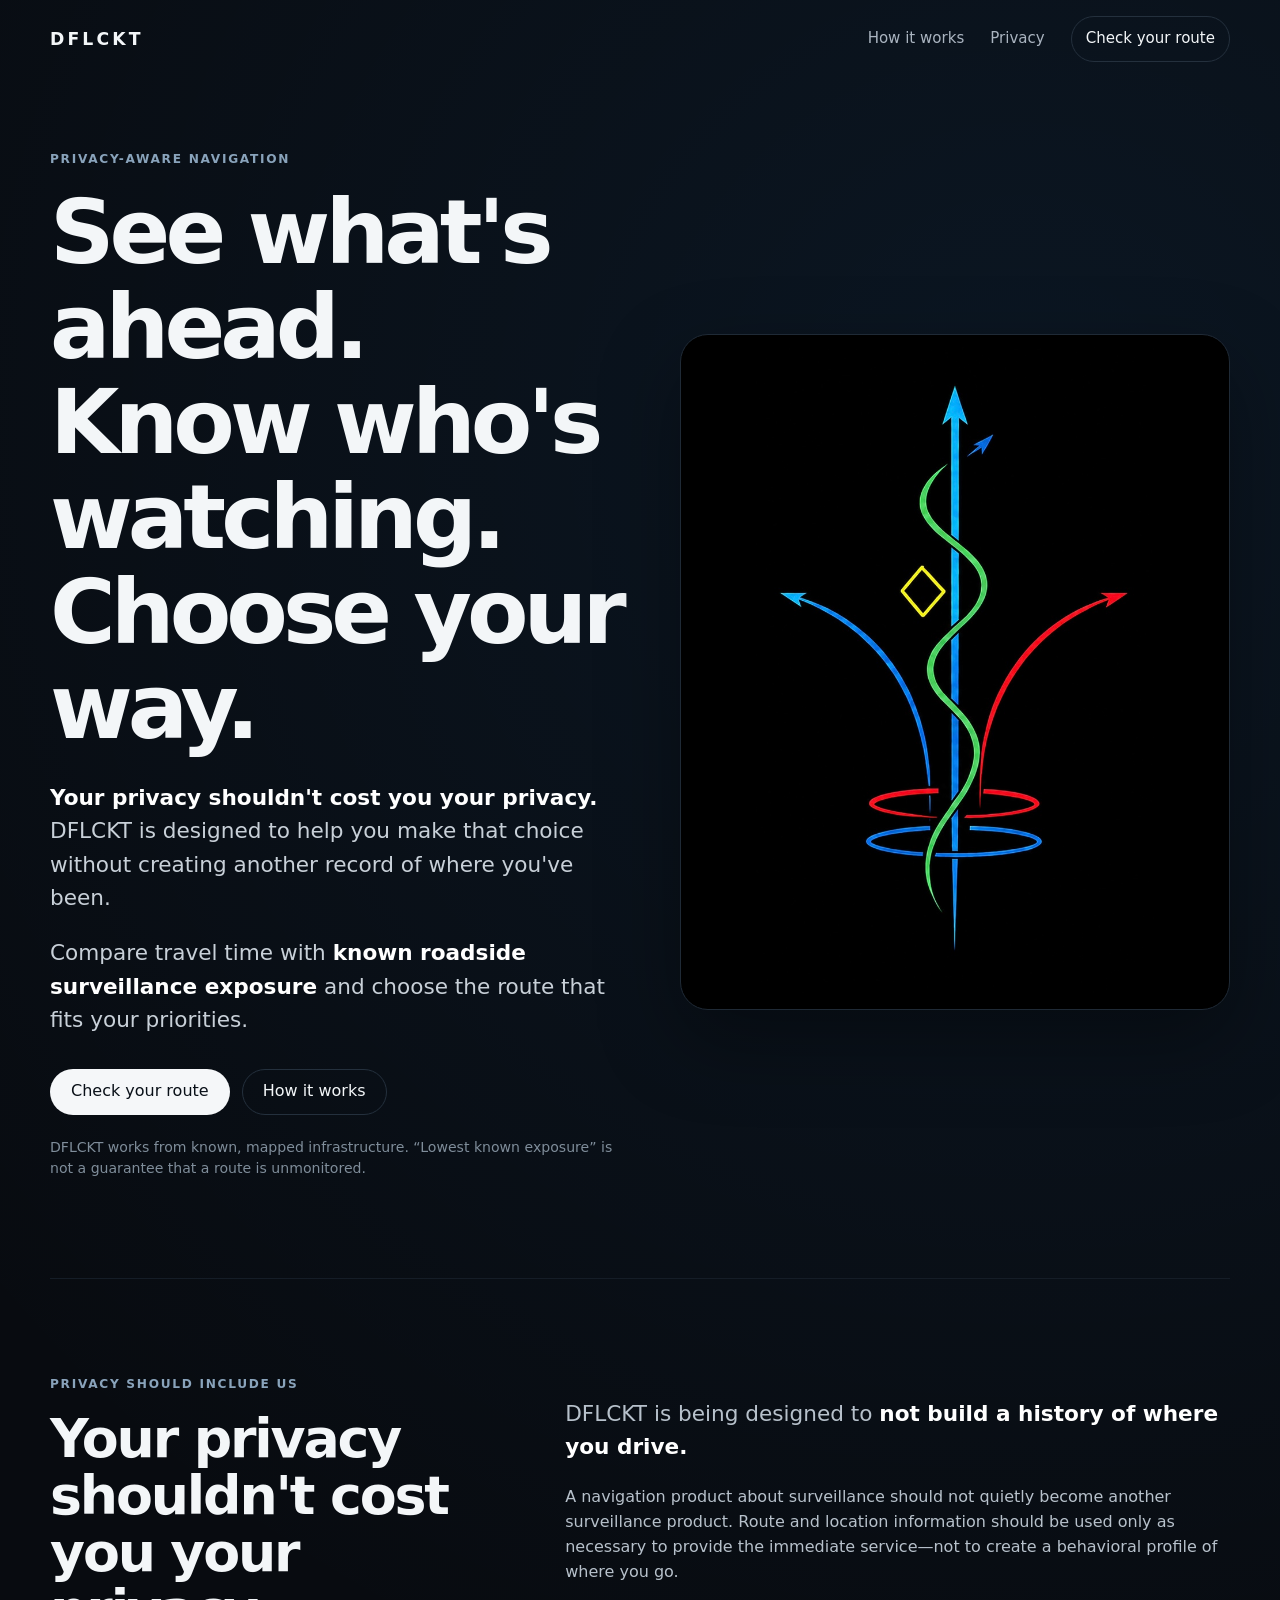
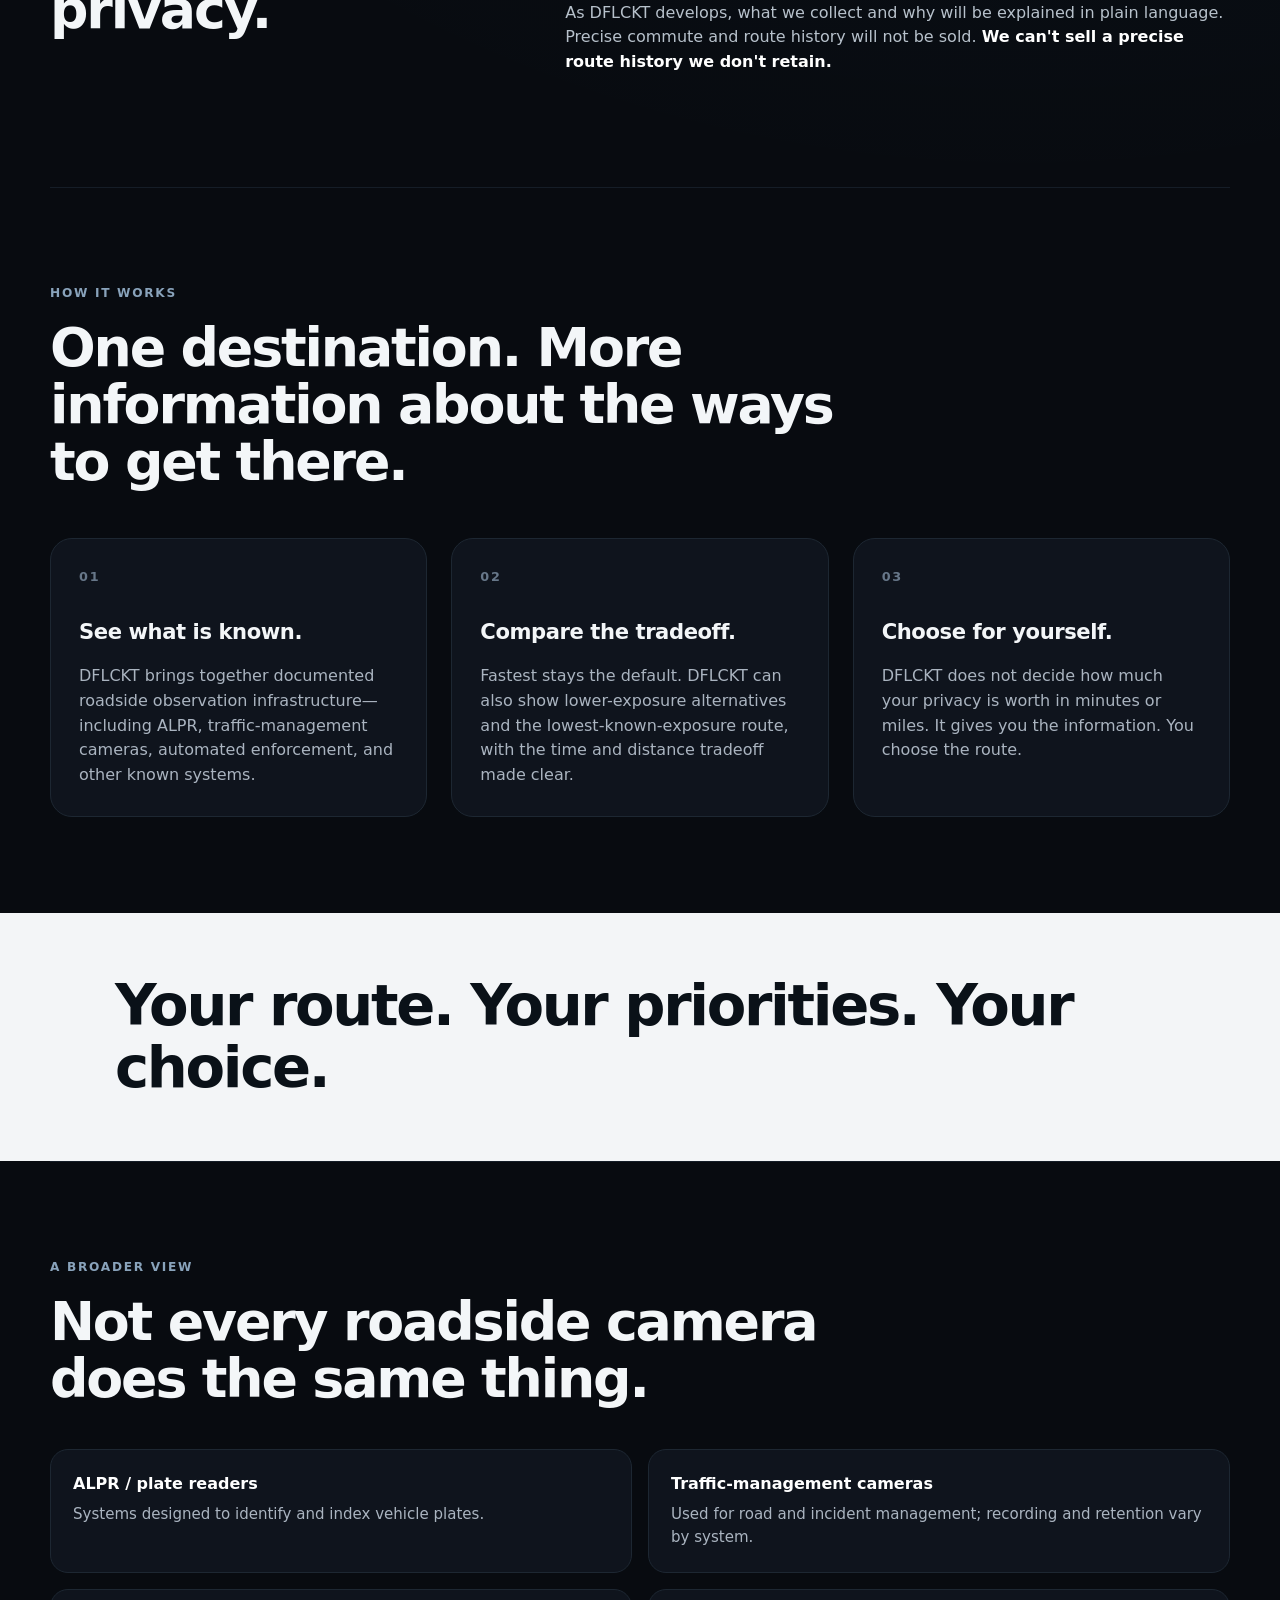
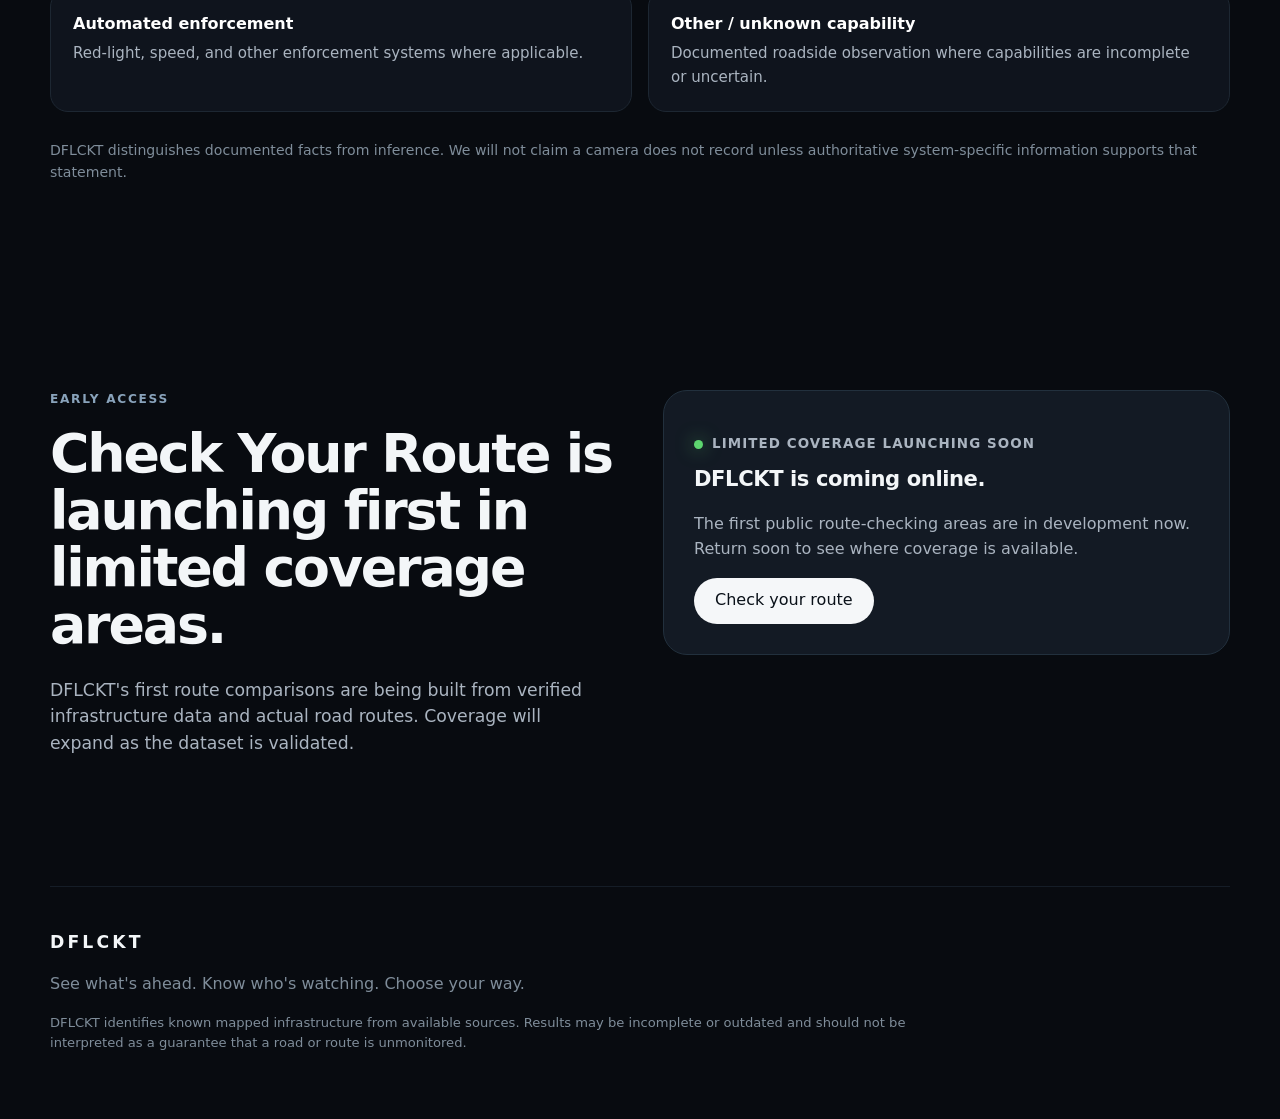
==== commit 3ec4b98c: "Promote privacy promise on homepage" ====
--- a/index.html
+++ b/index.html
@@ -26,6 +26,12 @@
         <img class="hero-logo" src="IMG_3881.jpeg" alt="DFLCKT route mark with blue, green and red paths and yellow diamond">
       </div>
     </section>
+
+    <section id="privacy" class="section privacy-grid privacy-feature">
+      <div class="section-heading"><p class="eyebrow">Privacy should include us</p><h2>Your privacy shouldn't cost you your privacy.</h2></div>
+      <div class="privacy-copy"><p class="large">DFLCKT is being designed to <strong>not build a history of where you drive.</strong></p><p>A navigation product about surveillance should not quietly become another surveillance product. Route and location information should be used only as necessary to provide the immediate service—not to create a behavioral profile of where you go.</p><p>As DFLCKT develops, what we collect and why will be explained in plain language. Precise commute and route history will not be sold. <strong>We can't sell a precise route history we don't retain.</strong></p></div>
+    </section>
+
     <section id="how" class="section">
       <div class="section-heading"><p class="eyebrow">How it works</p><h2>One destination. More information about the ways to get there.</h2></div>
       <div class="three-up">
@@ -35,10 +41,6 @@
       </div>
     </section>
     <section class="principle-band"><p>Your route. Your priorities. Your choice.</p></section>
-    <section id="privacy" class="section privacy-grid">
-      <div class="section-heading"><p class="eyebrow">Privacy should include us</p><h2>Your route is yours.</h2></div>
-      <div class="privacy-copy"><p class="large"><strong>Your privacy shouldn't cost you your privacy.</strong></p><p class="large">DFLCKT is being designed to <strong>not build a history of where you drive.</strong></p><p>A navigation product about surveillance should not quietly become another surveillance product. Route and location information should be used only as necessary to provide the immediate service—not to create a behavioral profile of where you go.</p><p>As DFLCKT develops, what we collect and why will be explained in plain language. Precise commute and route history will not be sold.</p></div>
-    </section>
     <section class="section infrastructure">
       <div class="section-heading"><p class="eyebrow">A broader view</p><h2>Not every roadside camera does the same thing.</h2></div>
       <div class="infrastructure-list"><div><strong>ALPR / plate readers</strong><span>Systems designed to identify and index vehicle plates.</span></div><div><strong>Traffic-management cameras</strong><span>Used for road and incident management; recording and retention vary by system.</span></div><div><strong>Automated enforcement</strong><span>Red-light, speed, and other enforcement systems where applicable.</span></div><div><strong>Other / unknown capability</strong><span>Documented roadside observation where capabilities are incomplete or uncertain.</span></div></div>
--- a/styles.css
+++ b/styles.css
@@ -1,9 +1,12 @@
 :root { --bg:#080b10; --panel:#0f141d; --panel-2:#131a24; --text:#f3f6f8; --muted:#aab4c0; --line:#24303d; --green:#5dd66f; }
 *{box-sizing:border-box} html{scroll-behavior:smooth} body{margin:0;background:radial-gradient(circle at 80% 10%,rgba(47,156,255,.08),transparent 34%),var(--bg);color:var(--text);font-family:Inter,ui-sans-serif,system-ui,-apple-system,BlinkMacSystemFont,"Segoe UI",sans-serif;line-height:1.55} a{color:inherit;text-decoration:none} strong{color:#fff}
-.site-header,.hero,.section,.check-section,footer{width:min(1180px,calc(100% - 40px));margin-inline:auto}.site-header{min-height:78px;display:flex;align-items:center;justify-content:space-between;gap:24px}.brand{font-weight:800;letter-spacing:.18em;font-size:1.08rem}nav{display:flex;align-items:center;gap:26px;color:var(--muted);font-size:.94rem}nav a:hover{color:var(--text)}.nav-cta{color:var(--text);border:1px solid var(--line);padding:10px 14px;border-radius:999px}
+.site-header,.hero,.section,.check-section,.route-hero,.route-workspace,footer{width:min(1180px,calc(100% - 40px));margin-inline:auto}.site-header{min-height:78px;display:flex;align-items:center;justify-content:space-between;gap:24px}.brand{font-weight:800;letter-spacing:.18em;font-size:1.08rem}nav{display:flex;align-items:center;gap:26px;color:var(--muted);font-size:.94rem}nav a:hover{color:var(--text)}.nav-cta{color:var(--text);border:1px solid var(--line);padding:10px 14px;border-radius:999px}
 .hero{padding:72px 0 84px;display:grid;grid-template-columns:1.02fr .98fr;gap:58px;align-items:center}.eyebrow{color:#89a3bb;text-transform:uppercase;letter-spacing:.14em;font-size:.76rem;font-weight:700;margin:0 0 16px}h1,h2,h3{margin-top:0;line-height:1.06}h1{font-size:clamp(3.2rem,7vw,6.2rem);letter-spacing:-.055em;margin-bottom:26px}h2{font-size:clamp(2.1rem,4.2vw,4rem);letter-spacing:-.04em;margin-bottom:24px}h3{font-size:1.32rem;letter-spacing:-.02em}.lede{font-size:clamp(1.08rem,2vw,1.35rem);color:#c8d0d8;max-width:760px}.microcopy{color:#7f8d9a;font-size:.88rem}.large{font-size:1.35rem}.hero-actions{display:flex;flex-wrap:wrap;gap:12px;margin:32px 0 22px}.button{display:inline-flex;align-items:center;justify-content:center;min-height:46px;padding:0 20px;border-radius:999px;font-weight:700;border:1px solid var(--line);font:inherit;cursor:pointer}.button.primary{background:#f5f7f9;color:#091018;border-color:transparent}.button.primary:hover{background:#fff}.button.primary:disabled{opacity:.6;cursor:wait}.button.secondary{color:var(--text);background:transparent}.button.secondary:hover{border-color:#435466}
 .logo-stage{background:#000;border:1px solid #1f2a36;border-radius:28px;padding:12px;box-shadow:0 30px 80px rgba(0,0,0,.35);overflow:hidden}.hero-logo{display:block;width:100%;height:auto;max-height:650px;object-fit:contain;background:#000}.demo-note{margin:8px 8px 0;color:#6f7c89;font-size:.78rem}
-.section{padding:96px 0;border-top:1px solid #151d27}.section-heading{max-width:850px}.three-up{display:grid;grid-template-columns:repeat(3,1fr);gap:24px;margin-top:48px}.three-up article{background:var(--panel);border:1px solid #1d2732;border-radius:22px;padding:28px}.three-up article p{color:var(--muted);margin-bottom:0}.step{color:#677789;display:block;margin-bottom:34px;font-size:.8rem;font-weight:800;letter-spacing:.14em}.principle-band{width:100%;background:#f3f5f7;color:#0a1118;padding:62px 20px}.principle-band p{width:min(1050px,100%);margin:auto;font-size:clamp(2rem,4.5vw,4.4rem);line-height:1.08;letter-spacing:-.04em;font-weight:760}.privacy-grid{display:grid;grid-template-columns:.8fr 1.2fr;gap:72px}.privacy-copy{max-width:720px;color:#b7c1cb}.infrastructure-list{display:grid;grid-template-columns:1fr 1fr;gap:16px;margin:42px 0 28px}.infrastructure-list div{border:1px solid #1d2732;background:var(--panel);border-radius:18px;padding:22px;display:flex;flex-direction:column;gap:6px}.infrastructure-list span{color:var(--muted);font-size:.94rem}.check-section{padding:96px 0 112px;display:grid;grid-template-columns:1fr 1fr;gap:46px;align-items:start}.check-section>div:first-child p:not(.eyebrow){color:var(--muted);font-size:1.08rem;max-width:560px}.check-card{background:var(--panel-2);border:1px solid #22303d;border-radius:24px;padding:30px}.check-card p{color:var(--muted)}.status{display:flex;align-items:center;gap:9px;font-size:.84rem;font-weight:700;text-transform:uppercase;letter-spacing:.08em}.status span{width:9px;height:9px;border-radius:50%;background:var(--green);box-shadow:0 0 18px rgba(93,214,111,.65)}
+.section{padding:96px 0;border-top:1px solid #151d27}.section-heading{max-width:850px}.section-heading.compact{max-width:none}.section-heading.compact h2{font-size:clamp(1.8rem,3vw,2.7rem)}.three-up{display:grid;grid-template-columns:repeat(3,1fr);gap:24px;margin-top:48px}.three-up article{background:var(--panel);border:1px solid #1d2732;border-radius:22px;padding:28px}.three-up article p{color:var(--muted);margin-bottom:0}.step{color:#677789;display:block;margin-bottom:34px;font-size:.8rem;font-weight:800;letter-spacing:.14em}.principle-band{width:100%;background:#f3f5f7;color:#0a1118;padding:62px 20px}.principle-band p{width:min(1050px,100%);margin:auto;font-size:clamp(2rem,4.5vw,4.4rem);line-height:1.08;letter-spacing:-.04em;font-weight:760}.privacy-grid{display:grid;grid-template-columns:.8fr 1.2fr;gap:72px}.privacy-copy{max-width:720px;color:#b7c1cb}.infrastructure-list{display:grid;grid-template-columns:1fr 1fr;gap:16px;margin:42px 0 28px}.infrastructure-list div{border:1px solid #1d2732;background:var(--panel);border-radius:18px;padding:22px;display:flex;flex-direction:column;gap:6px}.infrastructure-list span{color:var(--muted);font-size:.94rem}.check-section{padding:96px 0 112px;display:grid;grid-template-columns:1fr 1fr;gap:46px;align-items:start}.check-section>div:first-child p:not(.eyebrow){color:var(--muted);font-size:1.08rem;max-width:560px}.check-card{background:var(--panel-2);border:1px solid #22303d;border-radius:24px;padding:30px}.check-card p{color:var(--muted)}.status{display:flex;align-items:center;gap:9px;font-size:.84rem;font-weight:700;text-transform:uppercase;letter-spacing:.08em}.status span{width:9px;height:9px;border-radius:50%;background:var(--green);box-shadow:0 0 18px rgba(93,214,111,.65)}
+.route-hero{padding:72px 0 46px;display:grid;grid-template-columns:1.1fr .9fr;gap:52px;align-items:end}.route-intro h1{font-size:clamp(3rem,6.2vw,5.5rem)}.route-panel{background:linear-gradient(180deg,#111821,#0d131a);border:1px solid #22303d;border-radius:26px;padding:26px;box-shadow:0 28px 70px rgba(0,0,0,.28)}.route-form{display:grid;grid-template-columns:1fr 1fr auto;gap:12px;align-items:end}.route-form label{display:flex;flex-direction:column;gap:8px}.route-form label span{font-size:.76rem;font-weight:700;letter-spacing:.08em;text-transform:uppercase;color:#8fa0af}.route-form input{width:100%;min-height:50px;border-radius:14px;border:1px solid #2b3947;background:#0b1118;color:var(--text);padding:0 14px;font:inherit;outline:none}.route-form input:focus{border-color:#5a7086;box-shadow:0 0 0 3px rgba(90,112,134,.15)}.route-message{grid-column:1/-1;min-height:1.3em;margin:0;color:#8d9aa7;font-size:.86rem}.route-message.success{color:#8cd99a}.route-message.error{color:#ff8c98}.route-workspace{display:grid;grid-template-columns:1.2fr .8fr;gap:28px;padding:12px 0 96px}.route-map-shell{background:#05080c;border:1px solid #1d2732;border-radius:26px;overflow:hidden;box-shadow:0 24px 70px rgba(0,0,0,.28)}#route-map{height:540px;min-height:420px}.route-map-note{display:flex;gap:12px;align-items:center;flex-wrap:wrap;padding:12px 16px;color:#7f8d9a;font-size:.8rem;border-top:1px solid #17202a}.route-dot{display:inline-block;width:9px;height:9px;border-radius:50%}.route-dot-fast{background:#37a7ff}.route-dot-alt{background:#d85b5b}.route-dot-privacy{background:#4bd16f}.route-results-wrap{background:var(--panel);border:1px solid #1d2732;border-radius:26px;padding:26px}.route-results{display:grid;gap:12px;margin-top:24px}.route-placeholder{border:1px dashed #2b3947;border-radius:18px;padding:24px;color:#7f8d9a}.route-result{display:grid;grid-template-columns:1fr auto;gap:16px;align-items:center;border:1px solid #263341;border-radius:18px;padding:18px;background:#0b1118}.route-result.fastest{border-color:#2c79aa;background:linear-gradient(180deg,rgba(55,167,255,.09),rgba(11,17,24,.98))}.route-result.privacy{border-color:#2b8f48;background:linear-gradient(180deg,rgba(75,209,111,.10),rgba(11,17,24,.98))}.route-result>div:first-child{display:flex;flex-direction:column;gap:5px}.route-result-label{font-size:.74rem;letter-spacing:.08em;text-transform:uppercase;color:#8fa0af;font-weight:700}.route-result strong{font-size:1.55rem}.route-result-meta{display:flex;flex-direction:column;align-items:flex-end;gap:4px;color:#8d9aa7;font-size:.86rem}.interest-section{display:grid;grid-template-columns:.9fr 1.1fr;gap:44px;align-items:start}
 .interest-form{margin-top:24px}.form-grid{display:grid;grid-template-columns:1.45fr .8fr;gap:12px}.interest-form label{display:flex;flex-direction:column;gap:8px}.interest-form label span{font-size:.78rem;font-weight:700;letter-spacing:.08em;text-transform:uppercase;color:#8fa0af}.interest-form input{width:100%;min-height:50px;border-radius:14px;border:1px solid #2b3947;background:#0b1118;color:var(--text);padding:0 14px;font:inherit;outline:none}.interest-form input:focus{border-color:#5a7086;box-shadow:0 0 0 3px rgba(90,112,134,.15)}.consent-copy{font-size:.78rem;line-height:1.5;margin:14px 0 16px;color:#7f8d9a!important}.form-submit{width:100%}.form-message{min-height:1.4em;margin:12px 0 0!important;font-size:.88rem}.form-message.success{color:#83e391!important}.form-message.error{color:#ff8c98!important}.hp-field{position:absolute!important;left:-10000px!important;width:1px!important;height:1px!important;overflow:hidden!important}
 footer{border-top:1px solid #151d27;padding:42px 0 52px;color:#7f8d9a}footer .brand{color:var(--text)}.footer-note{max-width:860px;font-size:.82rem}
-@media(max-width:900px){nav a:not(.nav-cta){display:none}.hero,.privacy-grid,.check-section{grid-template-columns:1fr}.hero{padding-top:52px}.logo-stage{order:2;max-width:620px;margin-inline:auto}.three-up{grid-template-columns:1fr}.infrastructure-list{grid-template-columns:1fr}}@media(max-width:560px){.site-header,.hero,.section,.check-section,footer{width:min(100% - 28px,1180px)}.site-header{min-height:68px}.brand{font-size:.95rem}.nav-cta{padding:8px 12px}.hero{padding:40px 0 64px;gap:34px}h1{font-size:3.25rem}.section,.check-section{padding:70px 0}.principle-band{padding:48px 18px}.form-grid{grid-template-columns:1fr}}
+@media(max-width:980px){.route-hero,.route-workspace,.interest-section{grid-template-columns:1fr}.route-form{grid-template-columns:1fr 1fr}.route-form .button{grid-column:1/-1}.route-workspace{padding-top:0}}
+@media(max-width:900px){nav a:not(.nav-cta){display:none}.hero,.privacy-grid,.check-section{grid-template-columns:1fr}.hero{padding-top:52px}.logo-stage{order:2;max-width:620px;margin-inline:auto}.three-up{grid-template-columns:1fr}.infrastructure-list{grid-template-columns:1fr}}
+@media(max-width:560px){.site-header,.hero,.section,.check-section,.route-hero,.route-workspace,footer{width:min(100% - 28px,1180px)}.site-header{min-height:68px}.brand{font-size:.95rem}.nav-cta{padding:8px 12px}.hero{padding:40px 0 64px;gap:34px}h1{font-size:3.25rem}.section,.check-section{padding:70px 0}.principle-band{padding:48px 18px}.form-grid,.route-form{grid-template-columns:1fr}.route-form .button{grid-column:auto}.route-hero{padding:42px 0 30px;gap:28px}.route-intro h1{font-size:3.1rem}.route-panel,.route-results-wrap{padding:20px;border-radius:20px}#route-map{height:430px}.route-result{grid-template-columns:1fr}.route-result-meta{align-items:flex-start}.interest-section{gap:28px}}
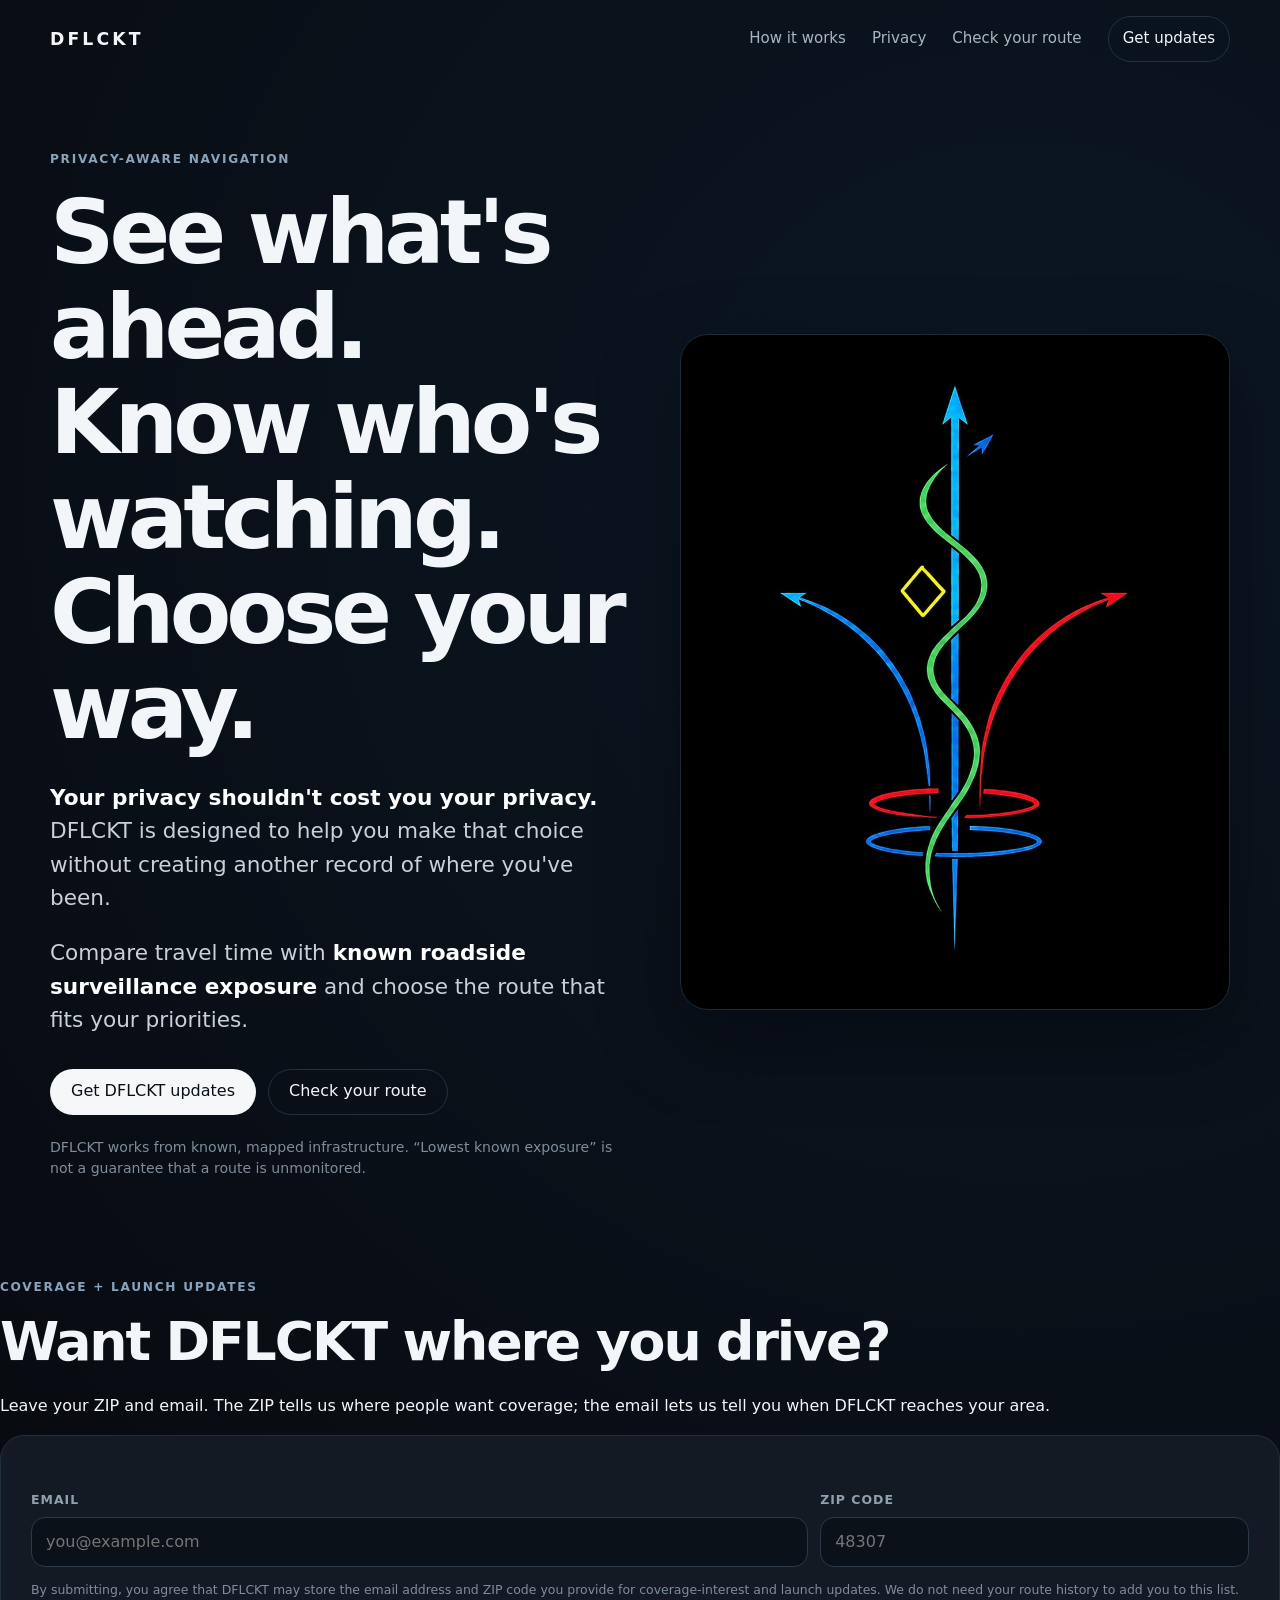
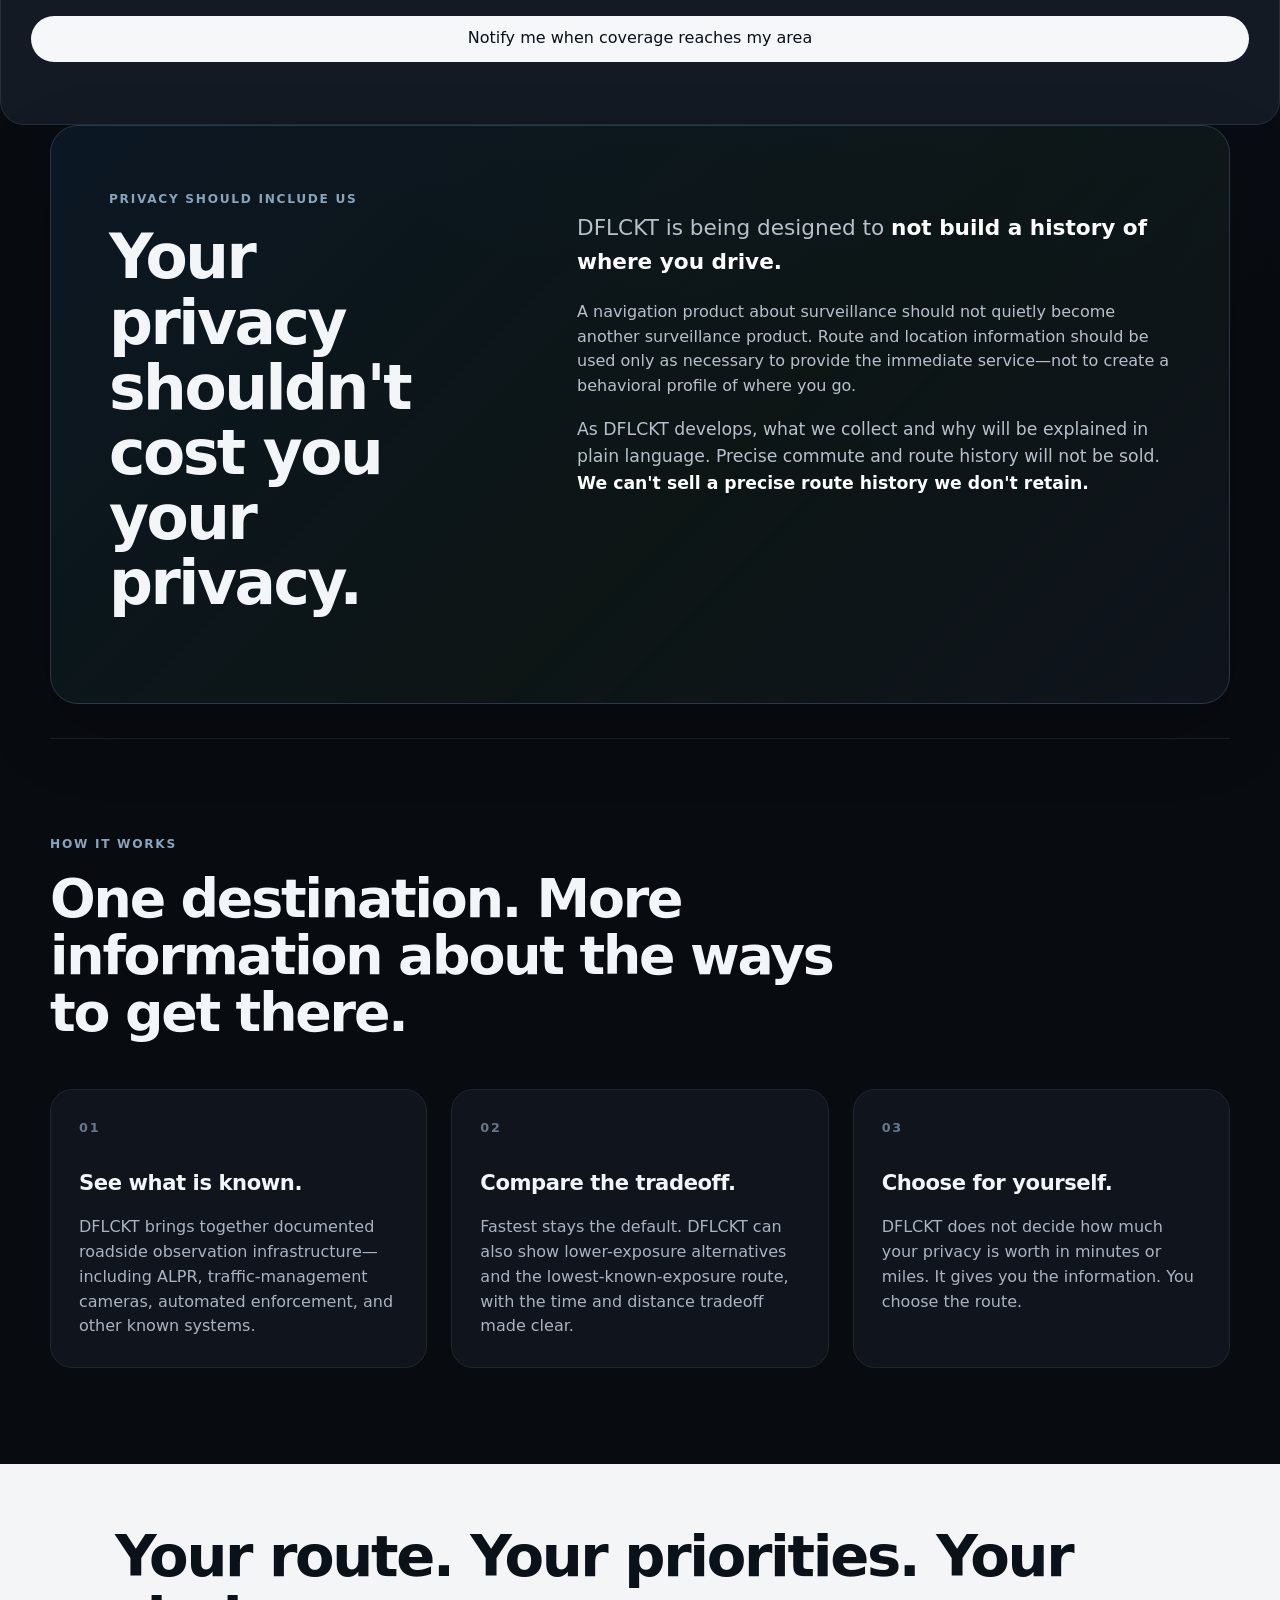
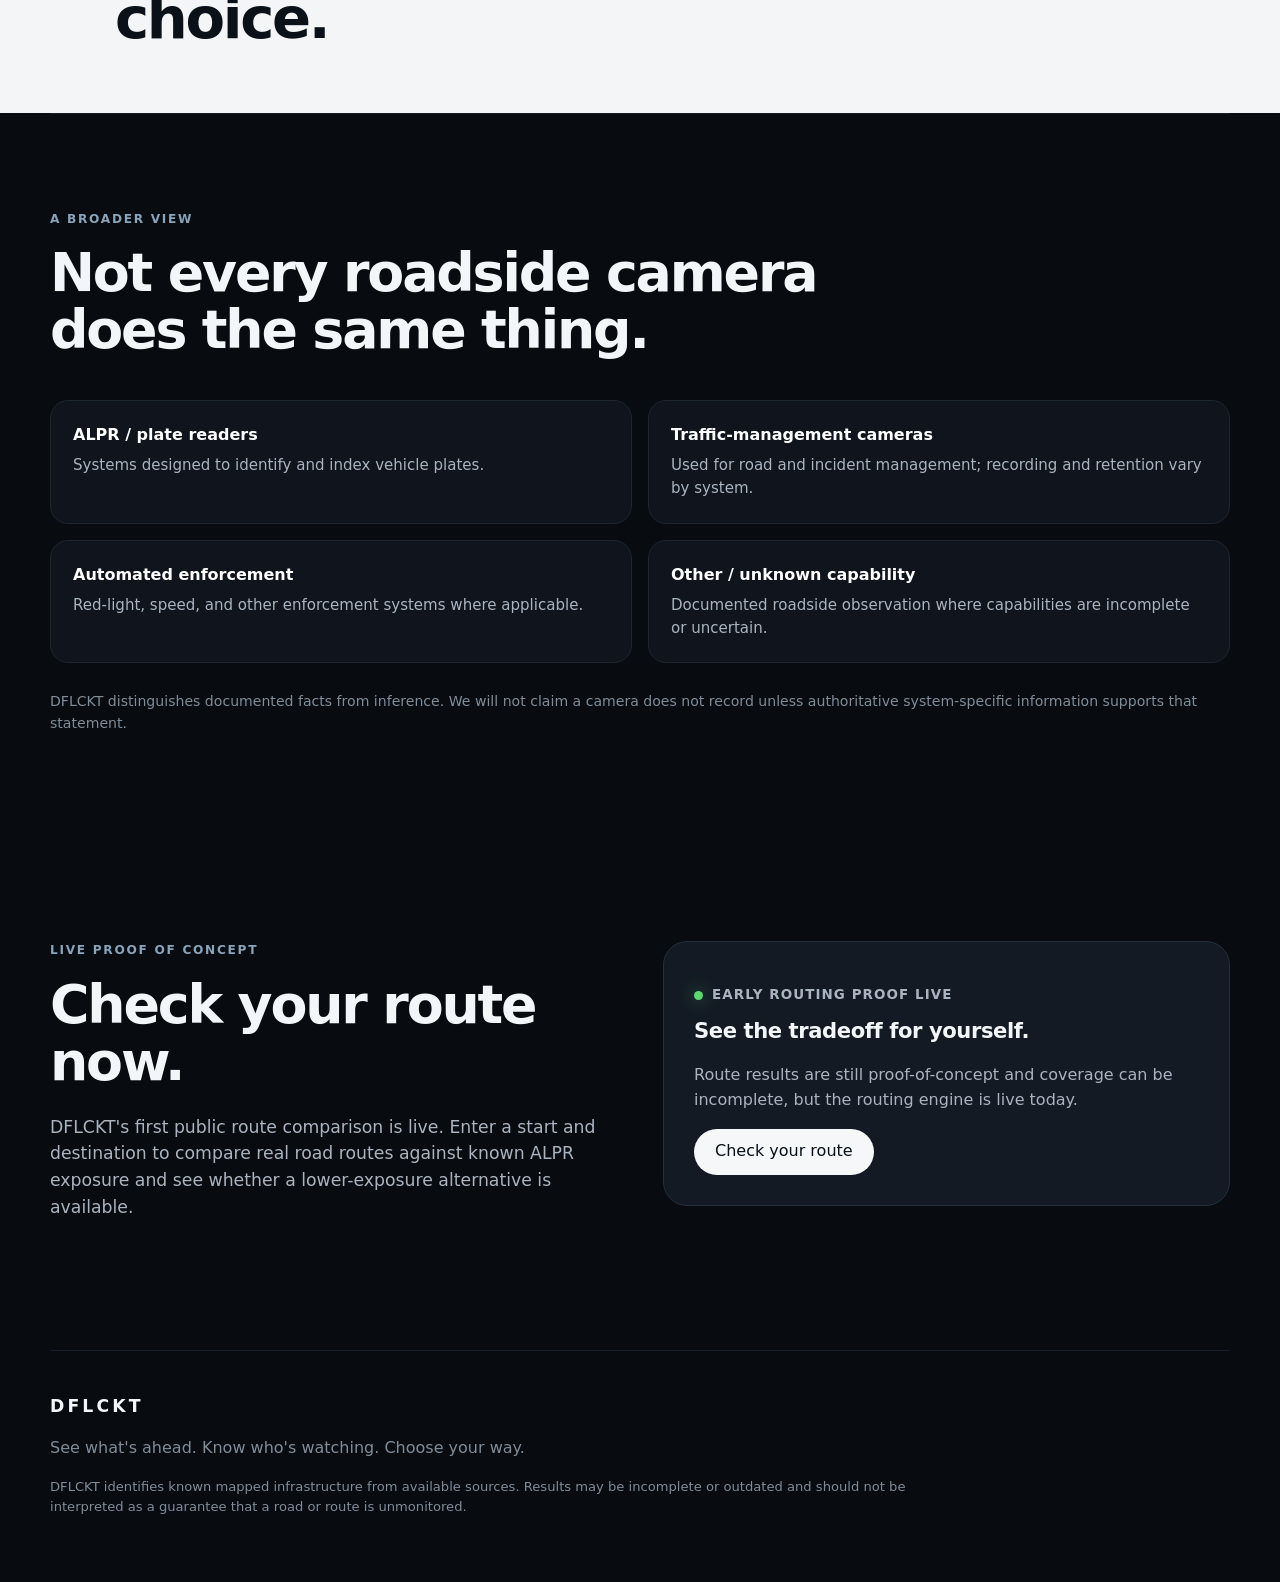
==== commit 7357a0fc: "Make DFLCKT update signup prominent near homepage hero" ====
--- a/index.html
+++ b/index.html
@@ -10,7 +10,7 @@
 <body>
   <header class="site-header">
     <a class="brand" href="#top" aria-label="DFLCKT home">DFLCKT</a>
-    <nav aria-label="Primary navigation"><a href="#how">How it works</a><a href="#privacy">Privacy</a><a class="nav-cta" href="#check">Check your route</a></nav>
+    <nav aria-label="Primary navigation"><a href="#how">How it works</a><a href="#privacy">Privacy</a><a href="check-your-route.html">Check your route</a><a class="nav-cta" href="#updates">Get updates</a></nav>
   </header>
   <main id="top">
     <section class="hero">
@@ -19,11 +19,31 @@
         <h1>See what's ahead.<br>Know who's watching.<br>Choose your way.</h1>
         <p class="lede"><strong>Your privacy shouldn't cost you your privacy.</strong> DFLCKT is designed to help you make that choice without creating another record of where you've been.</p>
         <p class="lede">Compare travel time with <strong>known roadside surveillance exposure</strong> and choose the route that fits your priorities.</p>
-        <div class="hero-actions"><a class="button primary" href="#check">Check your route</a><a class="button secondary" href="#how">How it works</a></div>
+        <div class="hero-actions"><a class="button primary" href="#updates">Get DFLCKT updates</a><a class="button secondary" href="check-your-route.html">Check your route</a></div>
         <p class="microcopy">DFLCKT works from known, mapped infrastructure. “Lowest known exposure” is not a guarantee that a route is unmonitored.</p>
       </div>
       <div class="logo-stage" aria-label="DFLCKT route mark">
         <img class="hero-logo" src="IMG_3881.jpeg" alt="DFLCKT route mark with blue, green and red paths and yellow diamond">
+      </div>
+    </section>
+
+    <section id="updates" class="early-signup" aria-labelledby="updates-title">
+      <div class="early-signup-copy">
+        <p class="eyebrow">Coverage + launch updates</p>
+        <h2 id="updates-title">Want DFLCKT where you drive?</h2>
+        <p>Leave your ZIP and email. The ZIP tells us where people want coverage; the email lets us tell you when DFLCKT reaches your area.</p>
+      </div>
+      <div class="check-card early-signup-card">
+        <form class="interest-form" data-interest-form novalidate>
+          <div class="form-grid">
+            <label><span>Email</span><input type="email" name="email" autocomplete="email" inputmode="email" placeholder="you@example.com" required></label>
+            <label><span>ZIP code</span><input type="text" name="zip_code" autocomplete="postal-code" inputmode="numeric" maxlength="10" placeholder="48307" required></label>
+          </div>
+          <label class="hp-field" aria-hidden="true">Company<input type="text" name="company" tabindex="-1" autocomplete="off"></label>
+          <p class="consent-copy">By submitting, you agree that DFLCKT may store the email address and ZIP code you provide for coverage-interest and launch updates. We do not need your route history to add you to this list.</p>
+          <button class="button primary form-submit" type="submit">Notify me when coverage reaches my area</button>
+          <p class="form-message" data-form-message aria-live="polite"></p>
+        </form>
       </div>
     </section>
 
@@ -47,10 +67,11 @@
       <p class="microcopy">DFLCKT distinguishes documented facts from inference. We will not claim a camera does not record unless authoritative system-specific information supports that statement.</p>
     </section>
     <section id="check" class="check-section">
-      <div><p class="eyebrow">Early access</p><h2>Check Your Route is launching first in limited coverage areas.</h2><p>DFLCKT's first route comparisons are being built from verified infrastructure data and actual road routes. Coverage will expand as the dataset is validated.</p></div>
-      <div class="check-card"><p class="status"><span></span> Limited coverage launching soon</p><h3>DFLCKT is coming online.</h3><p>The first public route-checking areas are in development now. Return soon to see where coverage is available.</p><a class="button primary" href="check-your-route.html">Check your route</a></div>
+      <div><p class="eyebrow">Live proof of concept</p><h2>Check your route now.</h2><p>DFLCKT's first public route comparison is live. Enter a start and destination to compare real road routes against known ALPR exposure and see whether a lower-exposure alternative is available.</p></div>
+      <div class="check-card"><p class="status"><span></span> Early routing proof live</p><h3>See the tradeoff for yourself.</h3><p>Route results are still proof-of-concept and coverage can be incomplete, but the routing engine is live today.</p><a class="button primary" href="check-your-route.html">Check your route</a></div>
     </section>
   </main>
   <footer><a class="brand" href="#top">DFLCKT</a><p>See what's ahead. Know who's watching. Choose your way.</p><p class="footer-note">DFLCKT identifies known mapped infrastructure from available sources. Results may be incomplete or outdated and should not be interpreted as a guarantee that a road or route is unmonitored.</p></footer>
+  <script src="signup.js" defer></script>
 </body>
 </html>
--- a/styles.css
+++ b/styles.css
@@ -3,10 +3,10 @@
 .site-header,.hero,.section,.check-section,.route-hero,.route-workspace,footer{width:min(1180px,calc(100% - 40px));margin-inline:auto}.site-header{min-height:78px;display:flex;align-items:center;justify-content:space-between;gap:24px}.brand{font-weight:800;letter-spacing:.18em;font-size:1.08rem}nav{display:flex;align-items:center;gap:26px;color:var(--muted);font-size:.94rem}nav a:hover{color:var(--text)}.nav-cta{color:var(--text);border:1px solid var(--line);padding:10px 14px;border-radius:999px}
 .hero{padding:72px 0 84px;display:grid;grid-template-columns:1.02fr .98fr;gap:58px;align-items:center}.eyebrow{color:#89a3bb;text-transform:uppercase;letter-spacing:.14em;font-size:.76rem;font-weight:700;margin:0 0 16px}h1,h2,h3{margin-top:0;line-height:1.06}h1{font-size:clamp(3.2rem,7vw,6.2rem);letter-spacing:-.055em;margin-bottom:26px}h2{font-size:clamp(2.1rem,4.2vw,4rem);letter-spacing:-.04em;margin-bottom:24px}h3{font-size:1.32rem;letter-spacing:-.02em}.lede{font-size:clamp(1.08rem,2vw,1.35rem);color:#c8d0d8;max-width:760px}.microcopy{color:#7f8d9a;font-size:.88rem}.large{font-size:1.35rem}.hero-actions{display:flex;flex-wrap:wrap;gap:12px;margin:32px 0 22px}.button{display:inline-flex;align-items:center;justify-content:center;min-height:46px;padding:0 20px;border-radius:999px;font-weight:700;border:1px solid var(--line);font:inherit;cursor:pointer}.button.primary{background:#f5f7f9;color:#091018;border-color:transparent}.button.primary:hover{background:#fff}.button.primary:disabled{opacity:.6;cursor:wait}.button.secondary{color:var(--text);background:transparent}.button.secondary:hover{border-color:#435466}
 .logo-stage{background:#000;border:1px solid #1f2a36;border-radius:28px;padding:12px;box-shadow:0 30px 80px rgba(0,0,0,.35);overflow:hidden}.hero-logo{display:block;width:100%;height:auto;max-height:650px;object-fit:contain;background:#000}.demo-note{margin:8px 8px 0;color:#6f7c89;font-size:.78rem}
-.section{padding:96px 0;border-top:1px solid #151d27}.section-heading{max-width:850px}.section-heading.compact{max-width:none}.section-heading.compact h2{font-size:clamp(1.8rem,3vw,2.7rem)}.three-up{display:grid;grid-template-columns:repeat(3,1fr);gap:24px;margin-top:48px}.three-up article{background:var(--panel);border:1px solid #1d2732;border-radius:22px;padding:28px}.three-up article p{color:var(--muted);margin-bottom:0}.step{color:#677789;display:block;margin-bottom:34px;font-size:.8rem;font-weight:800;letter-spacing:.14em}.principle-band{width:100%;background:#f3f5f7;color:#0a1118;padding:62px 20px}.principle-band p{width:min(1050px,100%);margin:auto;font-size:clamp(2rem,4.5vw,4.4rem);line-height:1.08;letter-spacing:-.04em;font-weight:760}.privacy-grid{display:grid;grid-template-columns:.8fr 1.2fr;gap:72px}.privacy-copy{max-width:720px;color:#b7c1cb}.infrastructure-list{display:grid;grid-template-columns:1fr 1fr;gap:16px;margin:42px 0 28px}.infrastructure-list div{border:1px solid #1d2732;background:var(--panel);border-radius:18px;padding:22px;display:flex;flex-direction:column;gap:6px}.infrastructure-list span{color:var(--muted);font-size:.94rem}.check-section{padding:96px 0 112px;display:grid;grid-template-columns:1fr 1fr;gap:46px;align-items:start}.check-section>div:first-child p:not(.eyebrow){color:var(--muted);font-size:1.08rem;max-width:560px}.check-card{background:var(--panel-2);border:1px solid #22303d;border-radius:24px;padding:30px}.check-card p{color:var(--muted)}.status{display:flex;align-items:center;gap:9px;font-size:.84rem;font-weight:700;text-transform:uppercase;letter-spacing:.08em}.status span{width:9px;height:9px;border-radius:50%;background:var(--green);box-shadow:0 0 18px rgba(93,214,111,.65)}
+.section{padding:96px 0;border-top:1px solid #151d27}.section-heading{max-width:850px}.section-heading.compact{max-width:none}.section-heading.compact h2{font-size:clamp(1.8rem,3vw,2.7rem)}.three-up{display:grid;grid-template-columns:repeat(3,1fr);gap:24px;margin-top:48px}.three-up article{background:var(--panel);border:1px solid #1d2732;border-radius:22px;padding:28px}.three-up article p{color:var(--muted);margin-bottom:0}.step{color:#677789;display:block;margin-bottom:34px;font-size:.8rem;font-weight:800;letter-spacing:.14em}.principle-band{width:100%;background:#f3f5f7;color:#0a1118;padding:62px 20px}.principle-band p{width:min(1050px,100%);margin:auto;font-size:clamp(2rem,4.5vw,4.4rem);line-height:1.08;letter-spacing:-.04em;font-weight:760}.privacy-grid{display:grid;grid-template-columns:.8fr 1.2fr;gap:72px}.privacy-copy{max-width:720px;color:#b7c1cb}.privacy-feature{margin-top:0;margin-bottom:34px;padding:64px 58px!important;border:1px solid #2a3847!important;border-radius:28px;background:linear-gradient(135deg,rgba(55,167,255,.08),rgba(93,214,111,.05) 58%,rgba(15,20,29,.96));box-shadow:0 28px 70px rgba(0,0,0,.22)}.privacy-feature .section-heading h2{font-size:clamp(2.35rem,4.8vw,4.6rem)}.privacy-feature .privacy-copy p:last-child{font-size:1.08rem}.infrastructure-list{display:grid;grid-template-columns:1fr 1fr;gap:16px;margin:42px 0 28px}.infrastructure-list div{border:1px solid #1d2732;background:var(--panel);border-radius:18px;padding:22px;display:flex;flex-direction:column;gap:6px}.infrastructure-list span{color:var(--muted);font-size:.94rem}.check-section{padding:96px 0 112px;display:grid;grid-template-columns:1fr 1fr;gap:46px;align-items:start}.check-section>div:first-child p:not(.eyebrow){color:var(--muted);font-size:1.08rem;max-width:560px}.check-card{background:var(--panel-2);border:1px solid #22303d;border-radius:24px;padding:30px}.check-card p{color:var(--muted)}.status{display:flex;align-items:center;gap:9px;font-size:.84rem;font-weight:700;text-transform:uppercase;letter-spacing:.08em}.status span{width:9px;height:9px;border-radius:50%;background:var(--green);box-shadow:0 0 18px rgba(93,214,111,.65)}
 .route-hero{padding:72px 0 46px;display:grid;grid-template-columns:1.1fr .9fr;gap:52px;align-items:end}.route-intro h1{font-size:clamp(3rem,6.2vw,5.5rem)}.route-panel{background:linear-gradient(180deg,#111821,#0d131a);border:1px solid #22303d;border-radius:26px;padding:26px;box-shadow:0 28px 70px rgba(0,0,0,.28)}.route-form{display:grid;grid-template-columns:1fr 1fr auto;gap:12px;align-items:end}.route-form label{display:flex;flex-direction:column;gap:8px}.route-form label span{font-size:.76rem;font-weight:700;letter-spacing:.08em;text-transform:uppercase;color:#8fa0af}.route-form input{width:100%;min-height:50px;border-radius:14px;border:1px solid #2b3947;background:#0b1118;color:var(--text);padding:0 14px;font:inherit;outline:none}.route-form input:focus{border-color:#5a7086;box-shadow:0 0 0 3px rgba(90,112,134,.15)}.route-message{grid-column:1/-1;min-height:1.3em;margin:0;color:#8d9aa7;font-size:.86rem}.route-message.success{color:#8cd99a}.route-message.error{color:#ff8c98}.route-workspace{display:grid;grid-template-columns:1.2fr .8fr;gap:28px;padding:12px 0 96px}.route-map-shell{background:#05080c;border:1px solid #1d2732;border-radius:26px;overflow:hidden;box-shadow:0 24px 70px rgba(0,0,0,.28)}#route-map{height:540px;min-height:420px}.route-map-note{display:flex;gap:12px;align-items:center;flex-wrap:wrap;padding:12px 16px;color:#7f8d9a;font-size:.8rem;border-top:1px solid #17202a}.route-dot{display:inline-block;width:9px;height:9px;border-radius:50%}.route-dot-fast{background:#37a7ff}.route-dot-alt{background:#d85b5b}.route-dot-privacy{background:#4bd16f}.route-results-wrap{background:var(--panel);border:1px solid #1d2732;border-radius:26px;padding:26px}.route-results{display:grid;gap:12px;margin-top:24px}.route-placeholder{border:1px dashed #2b3947;border-radius:18px;padding:24px;color:#7f8d9a}.route-result{display:grid;grid-template-columns:1fr auto;gap:16px;align-items:center;border:1px solid #263341;border-radius:18px;padding:18px;background:#0b1118}.route-result.fastest{border-color:#2c79aa;background:linear-gradient(180deg,rgba(55,167,255,.09),rgba(11,17,24,.98))}.route-result.privacy{border-color:#2b8f48;background:linear-gradient(180deg,rgba(75,209,111,.10),rgba(11,17,24,.98))}.route-result>div:first-child{display:flex;flex-direction:column;gap:5px}.route-result-label{font-size:.74rem;letter-spacing:.08em;text-transform:uppercase;color:#8fa0af;font-weight:700}.route-result strong{font-size:1.55rem}.route-result-meta{display:flex;flex-direction:column;align-items:flex-end;gap:4px;color:#8d9aa7;font-size:.86rem}.interest-section{display:grid;grid-template-columns:.9fr 1.1fr;gap:44px;align-items:start}
 .interest-form{margin-top:24px}.form-grid{display:grid;grid-template-columns:1.45fr .8fr;gap:12px}.interest-form label{display:flex;flex-direction:column;gap:8px}.interest-form label span{font-size:.78rem;font-weight:700;letter-spacing:.08em;text-transform:uppercase;color:#8fa0af}.interest-form input{width:100%;min-height:50px;border-radius:14px;border:1px solid #2b3947;background:#0b1118;color:var(--text);padding:0 14px;font:inherit;outline:none}.interest-form input:focus{border-color:#5a7086;box-shadow:0 0 0 3px rgba(90,112,134,.15)}.consent-copy{font-size:.78rem;line-height:1.5;margin:14px 0 16px;color:#7f8d9a!important}.form-submit{width:100%}.form-message{min-height:1.4em;margin:12px 0 0!important;font-size:.88rem}.form-message.success{color:#83e391!important}.form-message.error{color:#ff8c98!important}.hp-field{position:absolute!important;left:-10000px!important;width:1px!important;height:1px!important;overflow:hidden!important}
 footer{border-top:1px solid #151d27;padding:42px 0 52px;color:#7f8d9a}footer .brand{color:var(--text)}.footer-note{max-width:860px;font-size:.82rem}
 @media(max-width:980px){.route-hero,.route-workspace,.interest-section{grid-template-columns:1fr}.route-form{grid-template-columns:1fr 1fr}.route-form .button{grid-column:1/-1}.route-workspace{padding-top:0}}
-@media(max-width:900px){nav a:not(.nav-cta){display:none}.hero,.privacy-grid,.check-section{grid-template-columns:1fr}.hero{padding-top:52px}.logo-stage{order:2;max-width:620px;margin-inline:auto}.three-up{grid-template-columns:1fr}.infrastructure-list{grid-template-columns:1fr}}
-@media(max-width:560px){.site-header,.hero,.section,.check-section,.route-hero,.route-workspace,footer{width:min(100% - 28px,1180px)}.site-header{min-height:68px}.brand{font-size:.95rem}.nav-cta{padding:8px 12px}.hero{padding:40px 0 64px;gap:34px}h1{font-size:3.25rem}.section,.check-section{padding:70px 0}.principle-band{padding:48px 18px}.form-grid,.route-form{grid-template-columns:1fr}.route-form .button{grid-column:auto}.route-hero{padding:42px 0 30px;gap:28px}.route-intro h1{font-size:3.1rem}.route-panel,.route-results-wrap{padding:20px;border-radius:20px}#route-map{height:430px}.route-result{grid-template-columns:1fr}.route-result-meta{align-items:flex-start}.interest-section{gap:28px}}
+@media(max-width:900px){nav a:not(.nav-cta){display:none}.hero,.privacy-grid,.check-section{grid-template-columns:1fr}.hero{padding-top:52px}.logo-stage{order:2;max-width:620px;margin-inline:auto}.three-up{grid-template-columns:1fr}.infrastructure-list{grid-template-columns:1fr}.privacy-feature{padding:46px 34px!important}}
+@media(max-width:560px){.site-header,.hero,.section,.check-section,.route-hero,.route-workspace,footer{width:min(100% - 28px,1180px)}.site-header{min-height:68px}.brand{font-size:.95rem}.nav-cta{padding:8px 12px}.hero{padding:40px 0 64px;gap:34px}h1{font-size:3.25rem}.section,.check-section{padding:70px 0}.principle-band{padding:48px 18px}.form-grid,.route-form{grid-template-columns:1fr}.route-form .button{grid-column:auto}.route-hero{padding:42px 0 30px;gap:28px}.route-intro h1{font-size:3.1rem}.route-panel,.route-results-wrap{padding:20px;border-radius:20px}#route-map{height:430px}.route-result{grid-template-columns:1fr}.route-result-meta{align-items:flex-start}.interest-section{gap:28px}.privacy-feature{padding:34px 24px!important;border-radius:22px}}
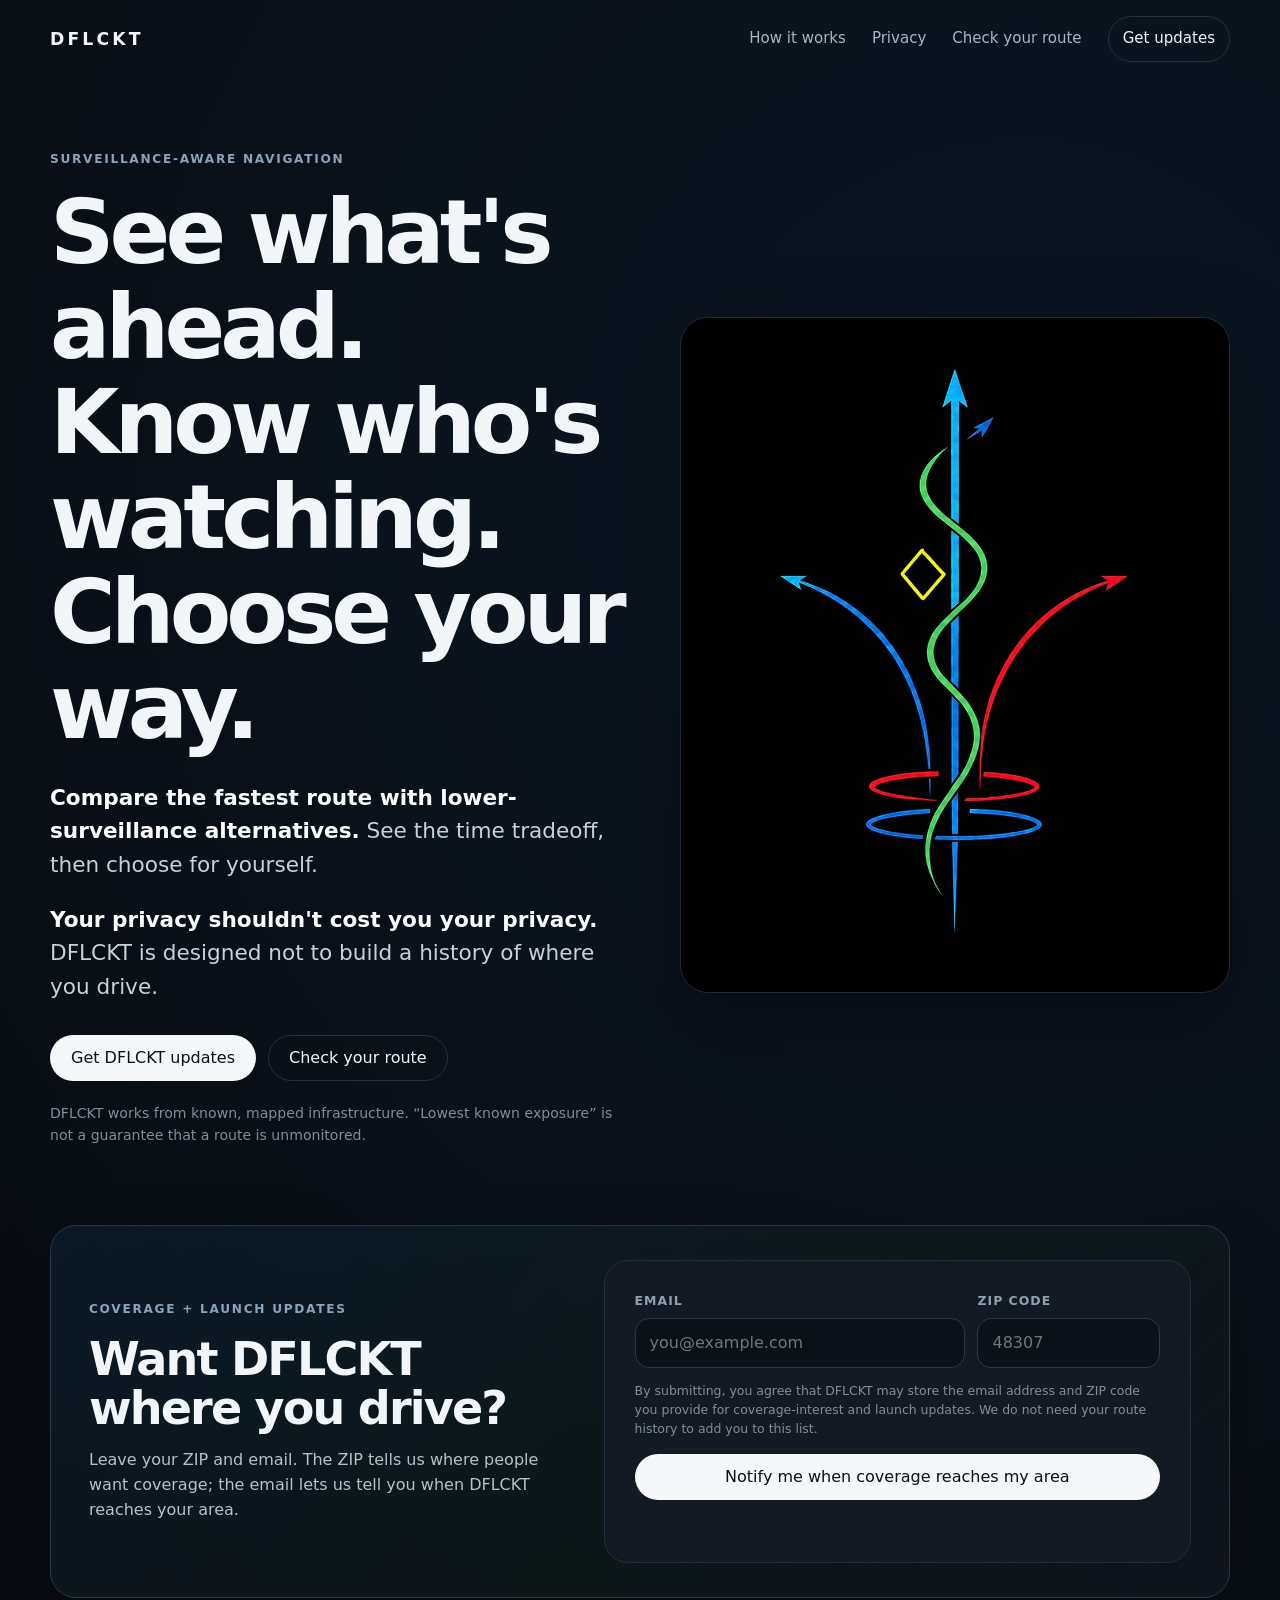
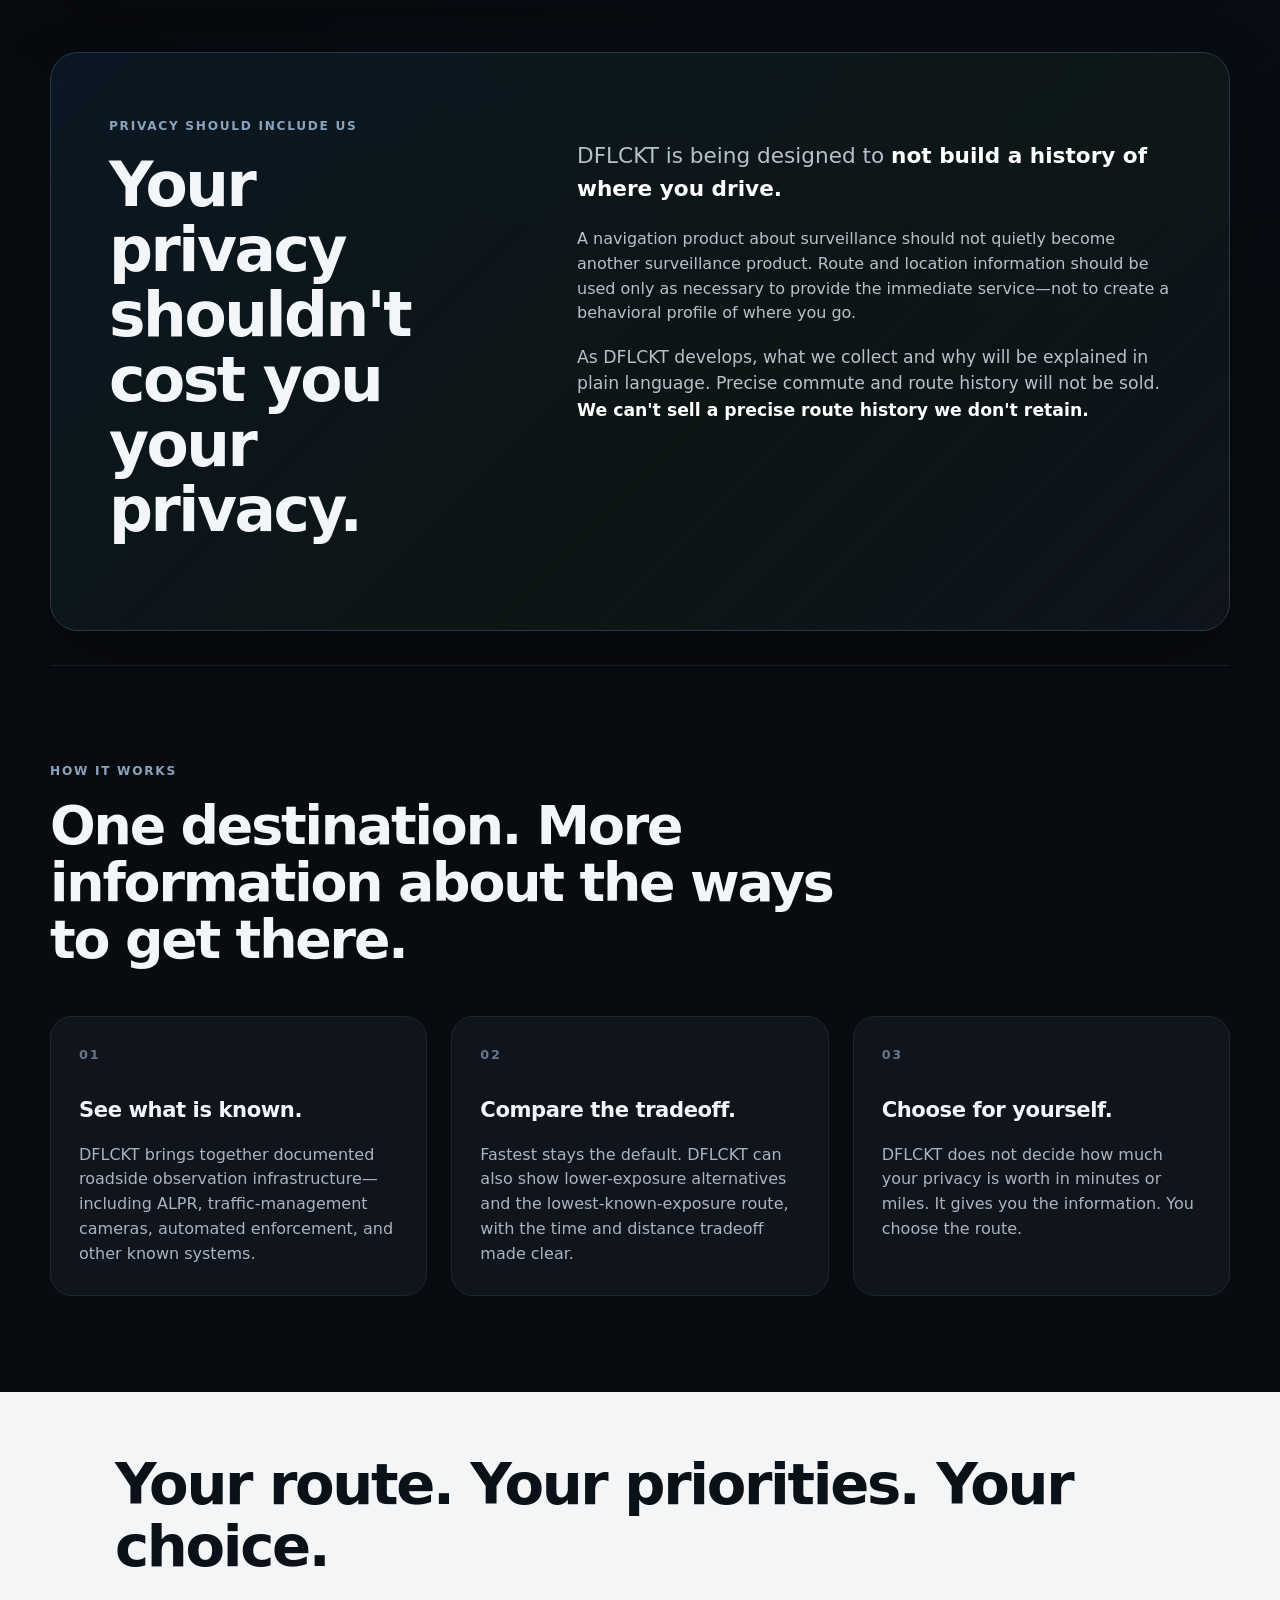
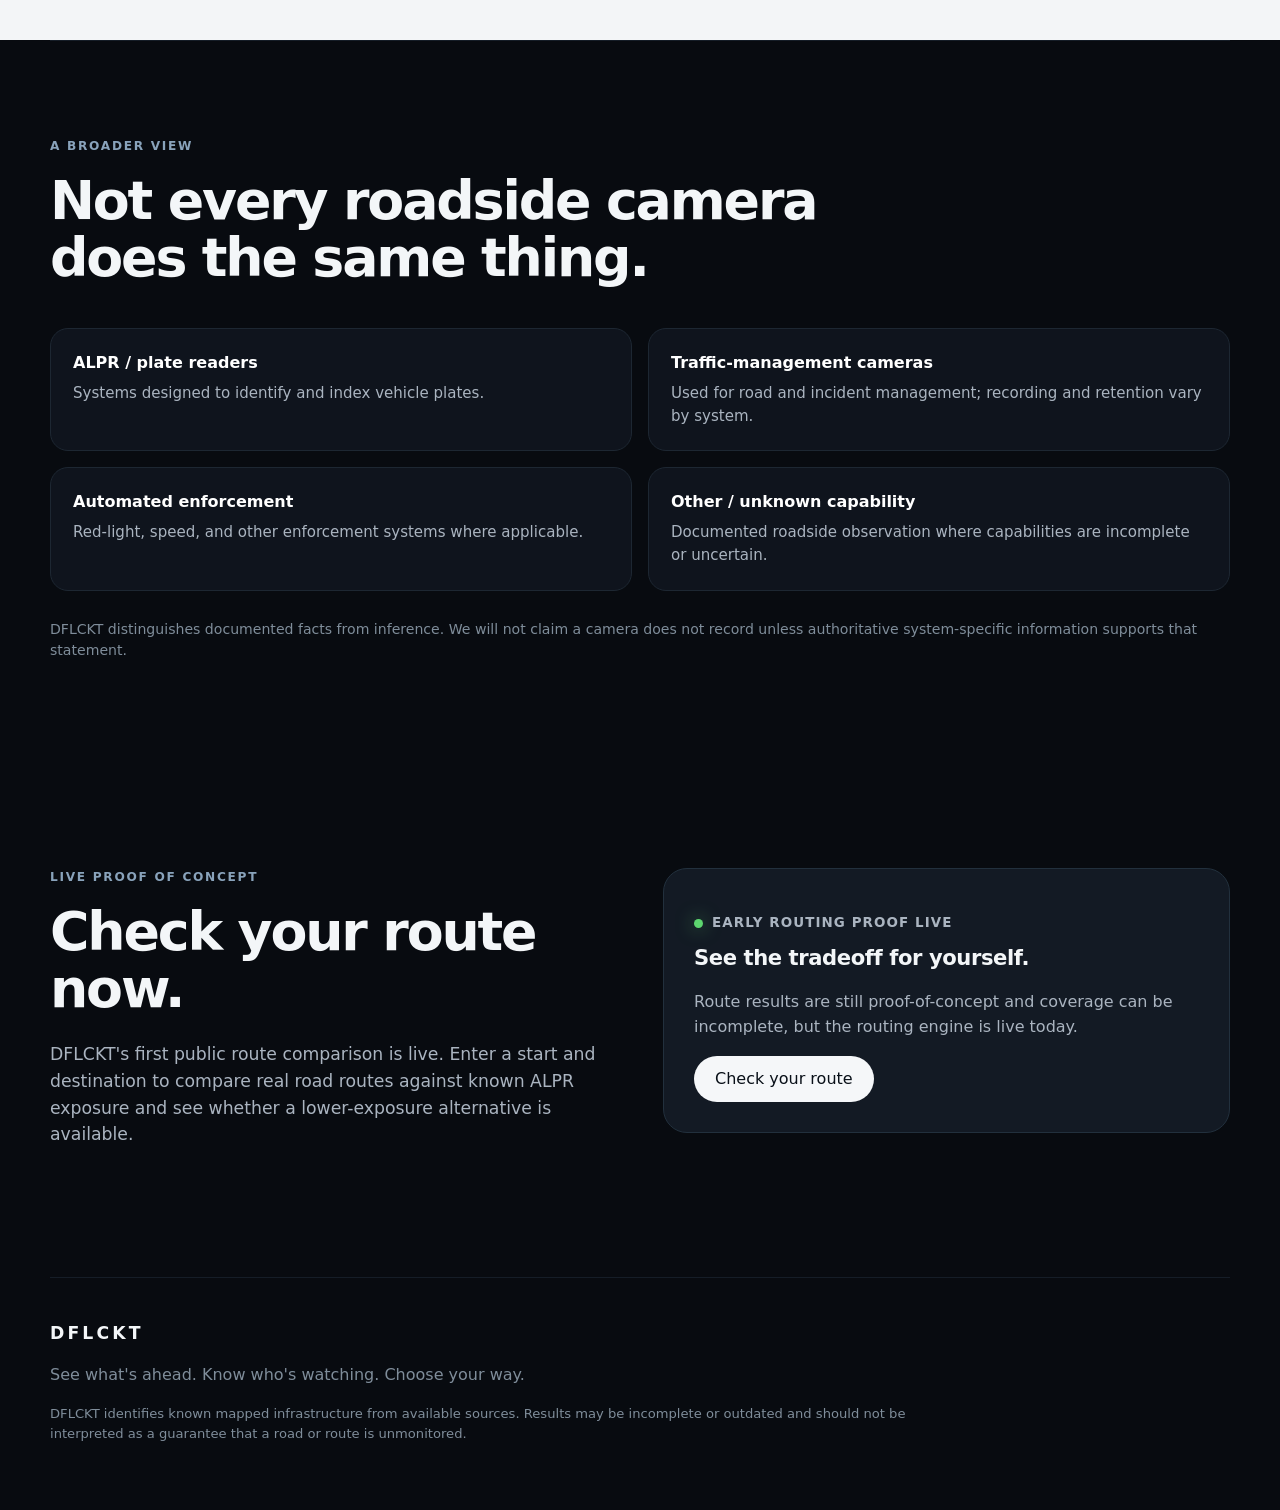
==== commit b751d341: "Clarify DFLCKT homepage routing proposition" ====
--- a/index.html
+++ b/index.html
@@ -3,7 +3,7 @@
 <head>
   <meta charset="utf-8">
   <meta name="viewport" content="width=device-width, initial-scale=1">
-  <meta name="description" content="DFLCKT helps drivers see known roadside surveillance, compare route tradeoffs, and choose their way without building a history of where they drive.">
+  <meta name="description" content="DFLCKT compares the fastest route with lower-surveillance alternatives, shows the time tradeoff, and lets you choose without building a history of where you drive.">
   <title>DFLCKT — See what's ahead. Know who's watching. Choose your way.</title>
   <link rel="stylesheet" href="styles.css">
 </head>
@@ -15,10 +15,10 @@
   <main id="top">
     <section class="hero">
       <div class="hero-copy">
-        <p class="eyebrow">Privacy-aware navigation</p>
+        <p class="eyebrow">Surveillance-aware navigation</p>
         <h1>See what's ahead.<br>Know who's watching.<br>Choose your way.</h1>
-        <p class="lede"><strong>Your privacy shouldn't cost you your privacy.</strong> DFLCKT is designed to help you make that choice without creating another record of where you've been.</p>
-        <p class="lede">Compare travel time with <strong>known roadside surveillance exposure</strong> and choose the route that fits your priorities.</p>
+        <p class="lede"><strong>Compare the fastest route with lower-surveillance alternatives.</strong> See the time tradeoff, then choose for yourself.</p>
+        <p class="lede"><strong>Your privacy shouldn't cost you your privacy.</strong> DFLCKT is designed not to build a history of where you drive.</p>
         <div class="hero-actions"><a class="button primary" href="#updates">Get DFLCKT updates</a><a class="button secondary" href="check-your-route.html">Check your route</a></div>
         <p class="microcopy">DFLCKT works from known, mapped infrastructure. “Lowest known exposure” is not a guarantee that a route is unmonitored.</p>
       </div>
--- a/styles.css
+++ b/styles.css
@@ -1,12 +1,13 @@
 :root { --bg:#080b10; --panel:#0f141d; --panel-2:#131a24; --text:#f3f6f8; --muted:#aab4c0; --line:#24303d; --green:#5dd66f; }
 *{box-sizing:border-box} html{scroll-behavior:smooth} body{margin:0;background:radial-gradient(circle at 80% 10%,rgba(47,156,255,.08),transparent 34%),var(--bg);color:var(--text);font-family:Inter,ui-sans-serif,system-ui,-apple-system,BlinkMacSystemFont,"Segoe UI",sans-serif;line-height:1.55} a{color:inherit;text-decoration:none} strong{color:#fff}
-.site-header,.hero,.section,.check-section,.route-hero,.route-workspace,footer{width:min(1180px,calc(100% - 40px));margin-inline:auto}.site-header{min-height:78px;display:flex;align-items:center;justify-content:space-between;gap:24px}.brand{font-weight:800;letter-spacing:.18em;font-size:1.08rem}nav{display:flex;align-items:center;gap:26px;color:var(--muted);font-size:.94rem}nav a:hover{color:var(--text)}.nav-cta{color:var(--text);border:1px solid var(--line);padding:10px 14px;border-radius:999px}
+.site-header,.hero,.section,.check-section,.early-signup,.route-hero,.route-workspace,footer{width:min(1180px,calc(100% - 40px));margin-inline:auto}.site-header{min-height:78px;display:flex;align-items:center;justify-content:space-between;gap:24px}.brand{font-weight:800;letter-spacing:.18em;font-size:1.08rem}nav{display:flex;align-items:center;gap:26px;color:var(--muted);font-size:.94rem}nav a:hover{color:var(--text)}.nav-cta{color:var(--text);border:1px solid var(--line);padding:10px 14px;border-radius:999px}
 .hero{padding:72px 0 84px;display:grid;grid-template-columns:1.02fr .98fr;gap:58px;align-items:center}.eyebrow{color:#89a3bb;text-transform:uppercase;letter-spacing:.14em;font-size:.76rem;font-weight:700;margin:0 0 16px}h1,h2,h3{margin-top:0;line-height:1.06}h1{font-size:clamp(3.2rem,7vw,6.2rem);letter-spacing:-.055em;margin-bottom:26px}h2{font-size:clamp(2.1rem,4.2vw,4rem);letter-spacing:-.04em;margin-bottom:24px}h3{font-size:1.32rem;letter-spacing:-.02em}.lede{font-size:clamp(1.08rem,2vw,1.35rem);color:#c8d0d8;max-width:760px}.microcopy{color:#7f8d9a;font-size:.88rem}.large{font-size:1.35rem}.hero-actions{display:flex;flex-wrap:wrap;gap:12px;margin:32px 0 22px}.button{display:inline-flex;align-items:center;justify-content:center;min-height:46px;padding:0 20px;border-radius:999px;font-weight:700;border:1px solid var(--line);font:inherit;cursor:pointer}.button.primary{background:#f5f7f9;color:#091018;border-color:transparent}.button.primary:hover{background:#fff}.button.primary:disabled{opacity:.6;cursor:wait}.button.secondary{color:var(--text);background:transparent}.button.secondary:hover{border-color:#435466}
 .logo-stage{background:#000;border:1px solid #1f2a36;border-radius:28px;padding:12px;box-shadow:0 30px 80px rgba(0,0,0,.35);overflow:hidden}.hero-logo{display:block;width:100%;height:auto;max-height:650px;object-fit:contain;background:#000}.demo-note{margin:8px 8px 0;color:#6f7c89;font-size:.78rem}
+.early-signup{margin-top:-20px;margin-bottom:54px;padding:34px 38px;display:grid;grid-template-columns:.9fr 1.1fr;gap:34px;align-items:center;border:1px solid #2a3847;border-radius:26px;background:linear-gradient(135deg,rgba(55,167,255,.08),rgba(93,214,111,.045) 55%,rgba(15,20,29,.96));box-shadow:0 24px 64px rgba(0,0,0,.22)}.early-signup h2{font-size:clamp(2rem,3.6vw,3.25rem);margin-bottom:14px}.early-signup-copy>p:last-child{margin-bottom:0;color:#b7c1cb;max-width:570px}.early-signup-card{padding:24px}.early-signup-card .interest-form{margin-top:0}
 .section{padding:96px 0;border-top:1px solid #151d27}.section-heading{max-width:850px}.section-heading.compact{max-width:none}.section-heading.compact h2{font-size:clamp(1.8rem,3vw,2.7rem)}.three-up{display:grid;grid-template-columns:repeat(3,1fr);gap:24px;margin-top:48px}.three-up article{background:var(--panel);border:1px solid #1d2732;border-radius:22px;padding:28px}.three-up article p{color:var(--muted);margin-bottom:0}.step{color:#677789;display:block;margin-bottom:34px;font-size:.8rem;font-weight:800;letter-spacing:.14em}.principle-band{width:100%;background:#f3f5f7;color:#0a1118;padding:62px 20px}.principle-band p{width:min(1050px,100%);margin:auto;font-size:clamp(2rem,4.5vw,4.4rem);line-height:1.08;letter-spacing:-.04em;font-weight:760}.privacy-grid{display:grid;grid-template-columns:.8fr 1.2fr;gap:72px}.privacy-copy{max-width:720px;color:#b7c1cb}.privacy-feature{margin-top:0;margin-bottom:34px;padding:64px 58px!important;border:1px solid #2a3847!important;border-radius:28px;background:linear-gradient(135deg,rgba(55,167,255,.08),rgba(93,214,111,.05) 58%,rgba(15,20,29,.96));box-shadow:0 28px 70px rgba(0,0,0,.22)}.privacy-feature .section-heading h2{font-size:clamp(2.35rem,4.8vw,4.6rem)}.privacy-feature .privacy-copy p:last-child{font-size:1.08rem}.infrastructure-list{display:grid;grid-template-columns:1fr 1fr;gap:16px;margin:42px 0 28px}.infrastructure-list div{border:1px solid #1d2732;background:var(--panel);border-radius:18px;padding:22px;display:flex;flex-direction:column;gap:6px}.infrastructure-list span{color:var(--muted);font-size:.94rem}.check-section{padding:96px 0 112px;display:grid;grid-template-columns:1fr 1fr;gap:46px;align-items:start}.check-section>div:first-child p:not(.eyebrow){color:var(--muted);font-size:1.08rem;max-width:560px}.check-card{background:var(--panel-2);border:1px solid #22303d;border-radius:24px;padding:30px}.check-card p{color:var(--muted)}.status{display:flex;align-items:center;gap:9px;font-size:.84rem;font-weight:700;text-transform:uppercase;letter-spacing:.08em}.status span{width:9px;height:9px;border-radius:50%;background:var(--green);box-shadow:0 0 18px rgba(93,214,111,.65)}
 .route-hero{padding:72px 0 46px;display:grid;grid-template-columns:1.1fr .9fr;gap:52px;align-items:end}.route-intro h1{font-size:clamp(3rem,6.2vw,5.5rem)}.route-panel{background:linear-gradient(180deg,#111821,#0d131a);border:1px solid #22303d;border-radius:26px;padding:26px;box-shadow:0 28px 70px rgba(0,0,0,.28)}.route-form{display:grid;grid-template-columns:1fr 1fr auto;gap:12px;align-items:end}.route-form label{display:flex;flex-direction:column;gap:8px}.route-form label span{font-size:.76rem;font-weight:700;letter-spacing:.08em;text-transform:uppercase;color:#8fa0af}.route-form input{width:100%;min-height:50px;border-radius:14px;border:1px solid #2b3947;background:#0b1118;color:var(--text);padding:0 14px;font:inherit;outline:none}.route-form input:focus{border-color:#5a7086;box-shadow:0 0 0 3px rgba(90,112,134,.15)}.route-message{grid-column:1/-1;min-height:1.3em;margin:0;color:#8d9aa7;font-size:.86rem}.route-message.success{color:#8cd99a}.route-message.error{color:#ff8c98}.route-workspace{display:grid;grid-template-columns:1.2fr .8fr;gap:28px;padding:12px 0 96px}.route-map-shell{background:#05080c;border:1px solid #1d2732;border-radius:26px;overflow:hidden;box-shadow:0 24px 70px rgba(0,0,0,.28)}#route-map{height:540px;min-height:420px}.route-map-note{display:flex;gap:12px;align-items:center;flex-wrap:wrap;padding:12px 16px;color:#7f8d9a;font-size:.8rem;border-top:1px solid #17202a}.route-dot{display:inline-block;width:9px;height:9px;border-radius:50%}.route-dot-fast{background:#37a7ff}.route-dot-alt{background:#d85b5b}.route-dot-privacy{background:#4bd16f}.route-results-wrap{background:var(--panel);border:1px solid #1d2732;border-radius:26px;padding:26px}.route-results{display:grid;gap:12px;margin-top:24px}.route-placeholder{border:1px dashed #2b3947;border-radius:18px;padding:24px;color:#7f8d9a}.route-result{display:grid;grid-template-columns:1fr auto;gap:16px;align-items:center;border:1px solid #263341;border-radius:18px;padding:18px;background:#0b1118}.route-result.fastest{border-color:#2c79aa;background:linear-gradient(180deg,rgba(55,167,255,.09),rgba(11,17,24,.98))}.route-result.privacy{border-color:#2b8f48;background:linear-gradient(180deg,rgba(75,209,111,.10),rgba(11,17,24,.98))}.route-result>div:first-child{display:flex;flex-direction:column;gap:5px}.route-result-label{font-size:.74rem;letter-spacing:.08em;text-transform:uppercase;color:#8fa0af;font-weight:700}.route-result strong{font-size:1.55rem}.route-result-meta{display:flex;flex-direction:column;align-items:flex-end;gap:4px;color:#8d9aa7;font-size:.86rem}.interest-section{display:grid;grid-template-columns:.9fr 1.1fr;gap:44px;align-items:start}
 .interest-form{margin-top:24px}.form-grid{display:grid;grid-template-columns:1.45fr .8fr;gap:12px}.interest-form label{display:flex;flex-direction:column;gap:8px}.interest-form label span{font-size:.78rem;font-weight:700;letter-spacing:.08em;text-transform:uppercase;color:#8fa0af}.interest-form input{width:100%;min-height:50px;border-radius:14px;border:1px solid #2b3947;background:#0b1118;color:var(--text);padding:0 14px;font:inherit;outline:none}.interest-form input:focus{border-color:#5a7086;box-shadow:0 0 0 3px rgba(90,112,134,.15)}.consent-copy{font-size:.78rem;line-height:1.5;margin:14px 0 16px;color:#7f8d9a!important}.form-submit{width:100%}.form-message{min-height:1.4em;margin:12px 0 0!important;font-size:.88rem}.form-message.success{color:#83e391!important}.form-message.error{color:#ff8c98!important}.hp-field{position:absolute!important;left:-10000px!important;width:1px!important;height:1px!important;overflow:hidden!important}
 footer{border-top:1px solid #151d27;padding:42px 0 52px;color:#7f8d9a}footer .brand{color:var(--text)}.footer-note{max-width:860px;font-size:.82rem}
-@media(max-width:980px){.route-hero,.route-workspace,.interest-section{grid-template-columns:1fr}.route-form{grid-template-columns:1fr 1fr}.route-form .button{grid-column:1/-1}.route-workspace{padding-top:0}}
+@media(max-width:980px){.route-hero,.route-workspace,.interest-section,.early-signup{grid-template-columns:1fr}.route-form{grid-template-columns:1fr 1fr}.route-form .button{grid-column:1/-1}.route-workspace{padding-top:0}}
 @media(max-width:900px){nav a:not(.nav-cta){display:none}.hero,.privacy-grid,.check-section{grid-template-columns:1fr}.hero{padding-top:52px}.logo-stage{order:2;max-width:620px;margin-inline:auto}.three-up{grid-template-columns:1fr}.infrastructure-list{grid-template-columns:1fr}.privacy-feature{padding:46px 34px!important}}
-@media(max-width:560px){.site-header,.hero,.section,.check-section,.route-hero,.route-workspace,footer{width:min(100% - 28px,1180px)}.site-header{min-height:68px}.brand{font-size:.95rem}.nav-cta{padding:8px 12px}.hero{padding:40px 0 64px;gap:34px}h1{font-size:3.25rem}.section,.check-section{padding:70px 0}.principle-band{padding:48px 18px}.form-grid,.route-form{grid-template-columns:1fr}.route-form .button{grid-column:auto}.route-hero{padding:42px 0 30px;gap:28px}.route-intro h1{font-size:3.1rem}.route-panel,.route-results-wrap{padding:20px;border-radius:20px}#route-map{height:430px}.route-result{grid-template-columns:1fr}.route-result-meta{align-items:flex-start}.interest-section{gap:28px}.privacy-feature{padding:34px 24px!important;border-radius:22px}}
+@media(max-width:560px){.site-header,.hero,.section,.check-section,.early-signup,.route-hero,.route-workspace,footer{width:min(100% - 28px,1180px)}.site-header{min-height:68px}.brand{font-size:.95rem}.nav-cta{padding:8px 12px}.hero{padding:40px 0 64px;gap:34px}h1{font-size:3.25rem}.section,.check-section{padding:70px 0}.early-signup{margin-top:-12px;margin-bottom:40px;padding:26px 20px;gap:20px;border-radius:22px}.principle-band{padding:48px 18px}.form-grid,.route-form{grid-template-columns:1fr}.route-form .button{grid-column:auto}.route-hero{padding:42px 0 30px;gap:28px}.route-intro h1{font-size:3.1rem}.route-panel,.route-results-wrap{padding:20px;border-radius:20px}#route-map{height:430px}.route-result{grid-template-columns:1fr}.route-result-meta{align-items:flex-start}.interest-section{gap:28px}.privacy-feature{padding:34px 24px!important;border-radius:22px}}
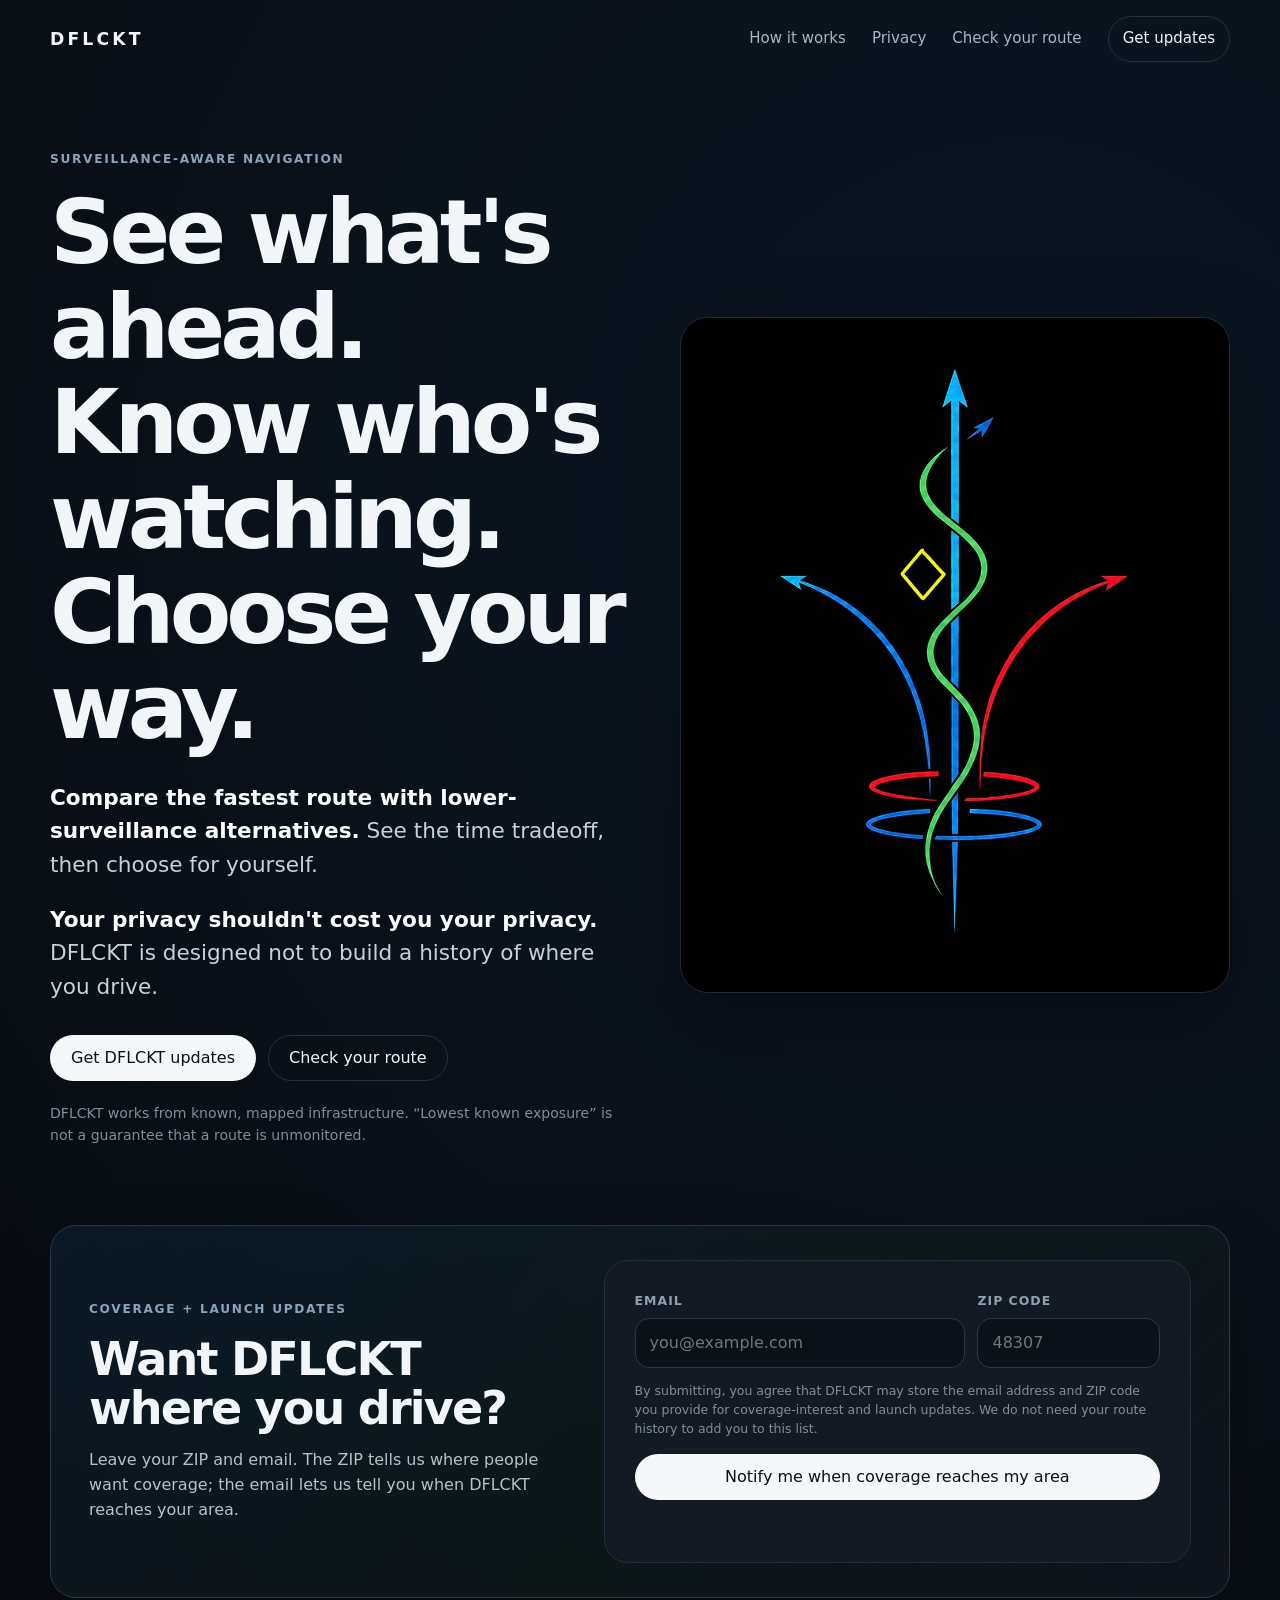
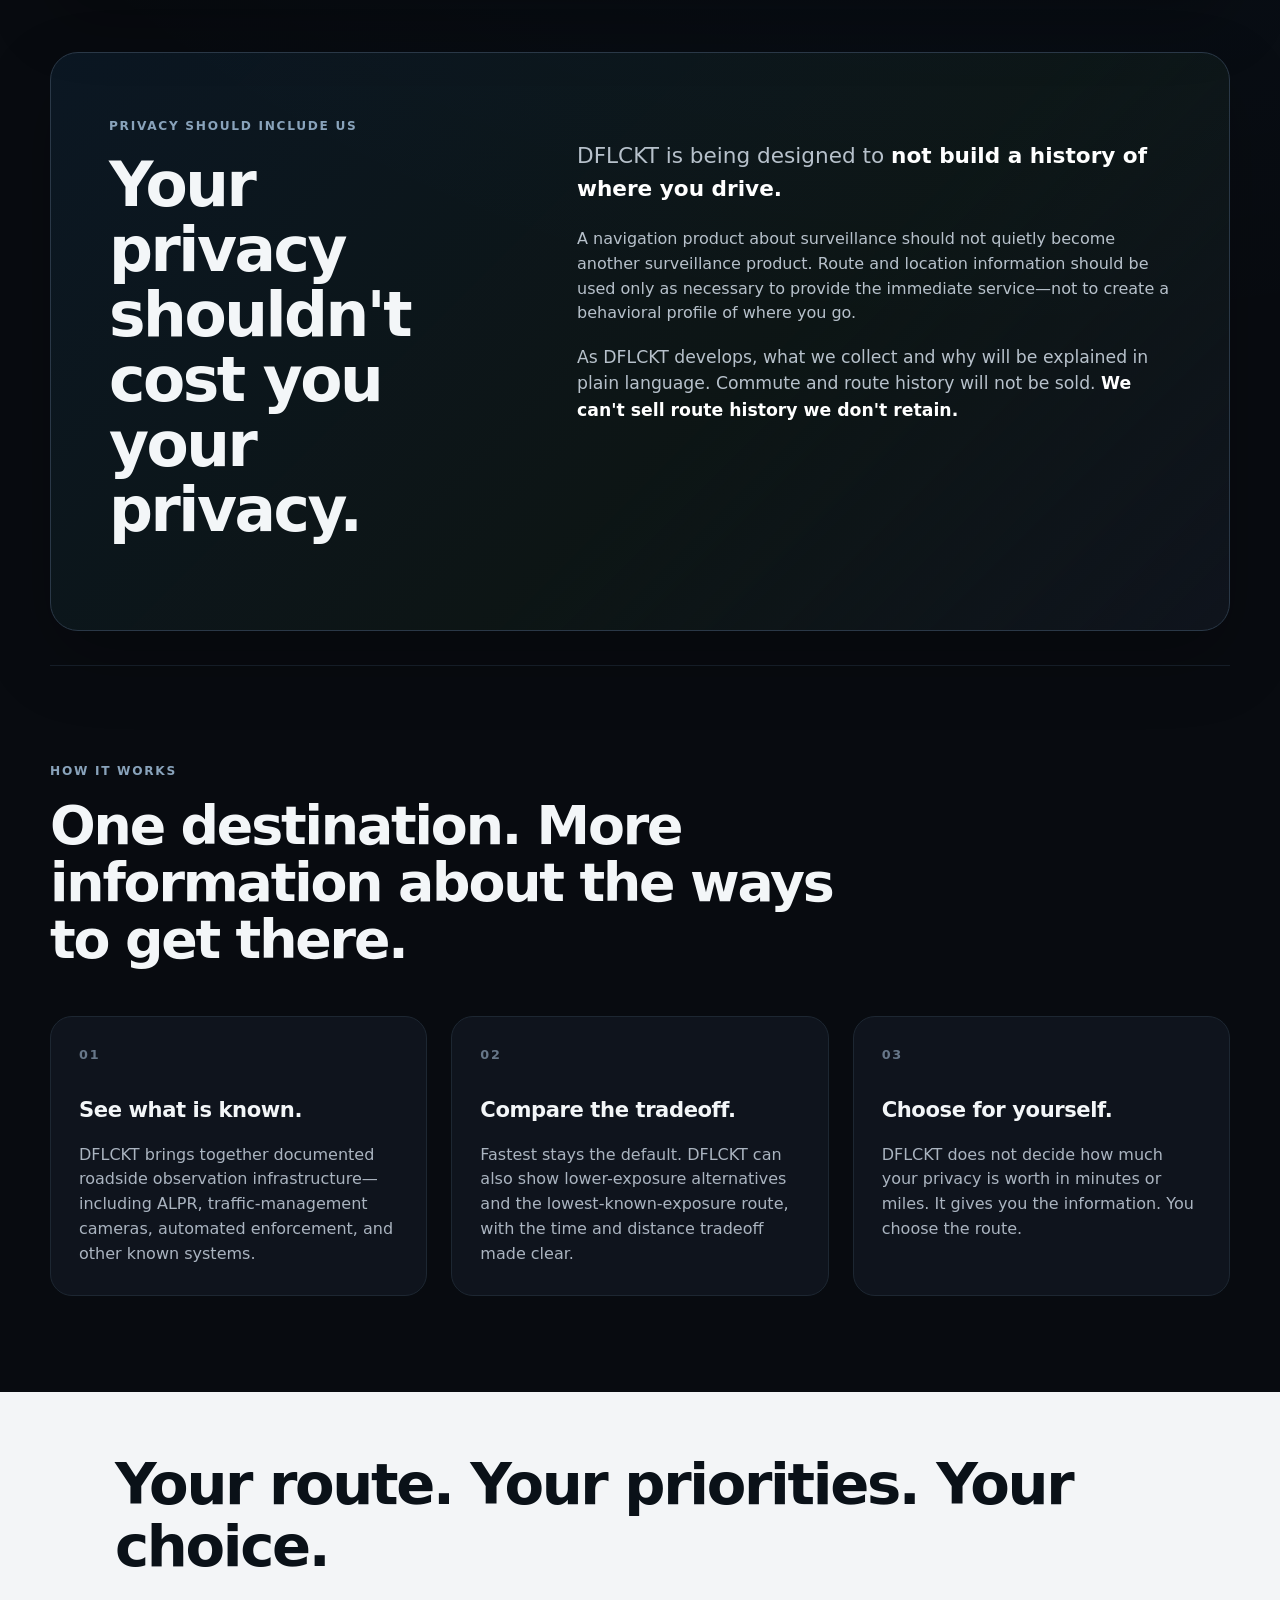
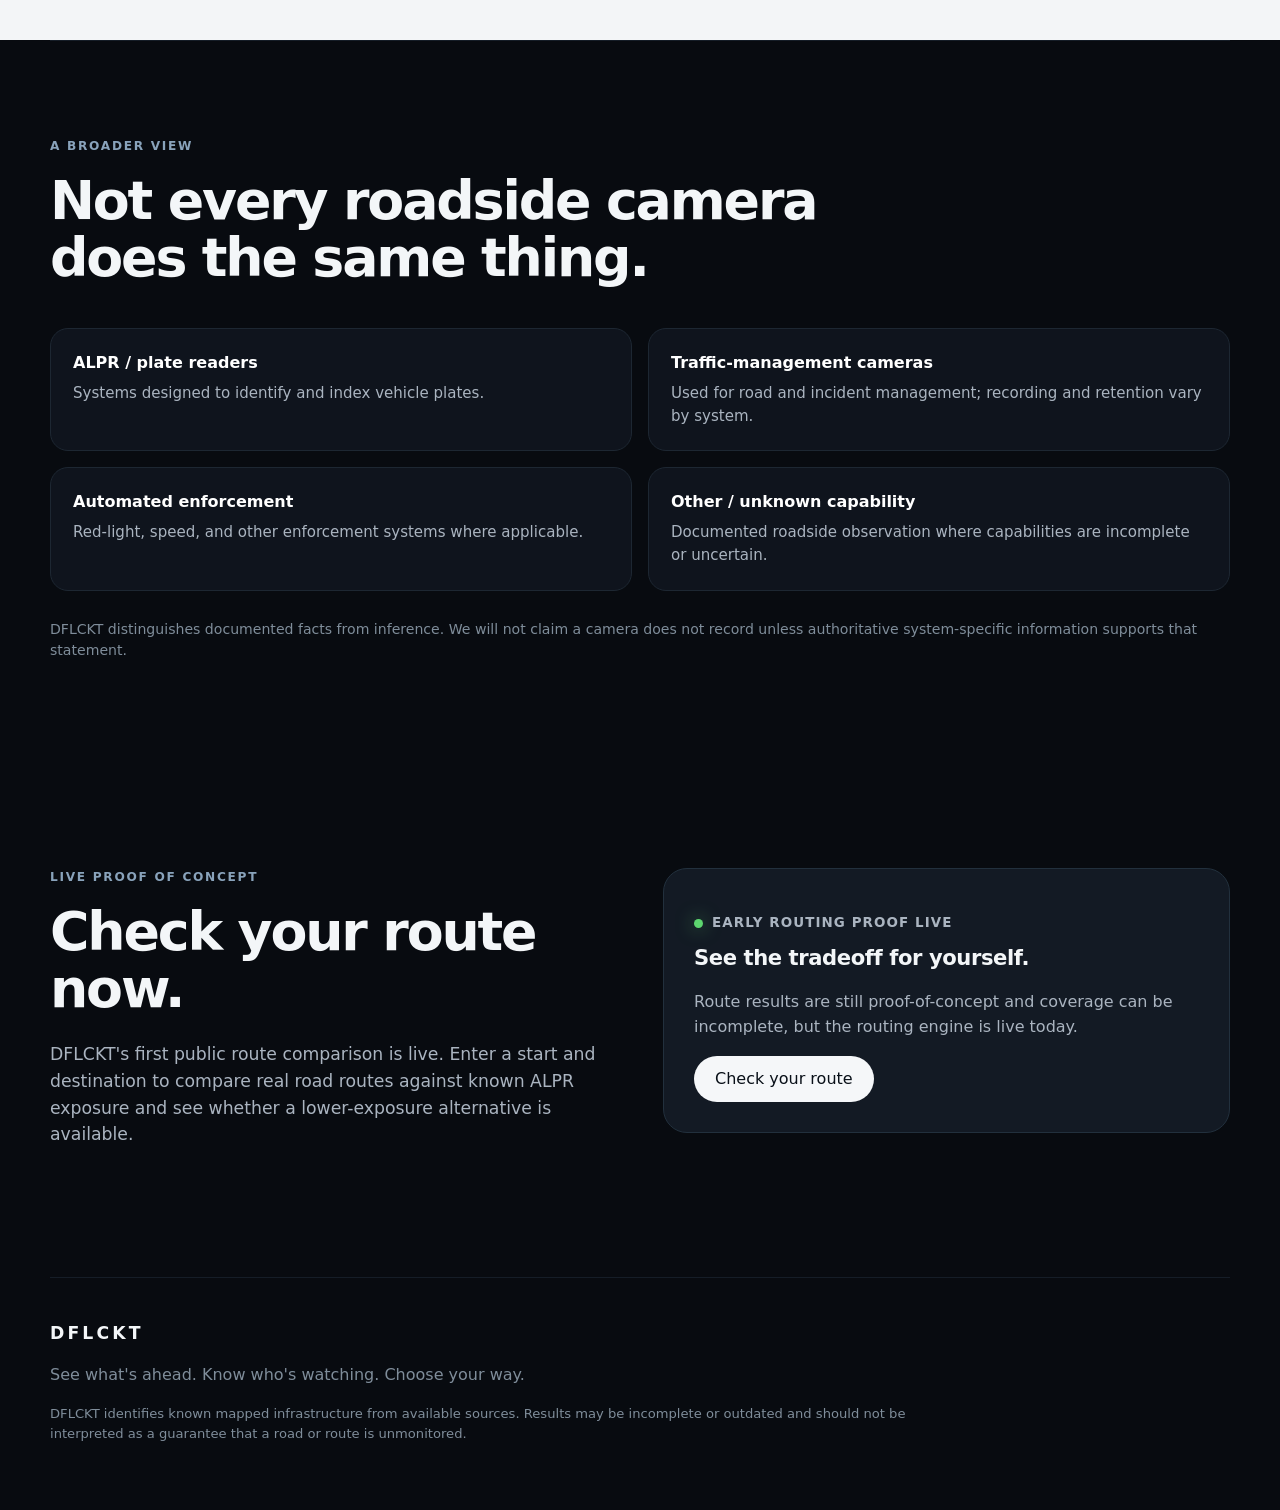
==== commit 88ed911e: "Simplify DFLCKT route-history privacy language" ====
--- a/index.html
+++ b/index.html
@@ -49,7 +49,7 @@
 
     <section id="privacy" class="section privacy-grid privacy-feature">
       <div class="section-heading"><p class="eyebrow">Privacy should include us</p><h2>Your privacy shouldn't cost you your privacy.</h2></div>
-      <div class="privacy-copy"><p class="large">DFLCKT is being designed to <strong>not build a history of where you drive.</strong></p><p>A navigation product about surveillance should not quietly become another surveillance product. Route and location information should be used only as necessary to provide the immediate service—not to create a behavioral profile of where you go.</p><p>As DFLCKT develops, what we collect and why will be explained in plain language. Precise commute and route history will not be sold. <strong>We can't sell a precise route history we don't retain.</strong></p></div>
+      <div class="privacy-copy"><p class="large">DFLCKT is being designed to <strong>not build a history of where you drive.</strong></p><p>A navigation product about surveillance should not quietly become another surveillance product. Route and location information should be used only as necessary to provide the immediate service—not to create a behavioral profile of where you go.</p><p>As DFLCKT develops, what we collect and why will be explained in plain language. Commute and route history will not be sold. <strong>We can't sell route history we don't retain.</strong></p></div>
     </section>
 
     <section id="how" class="section">
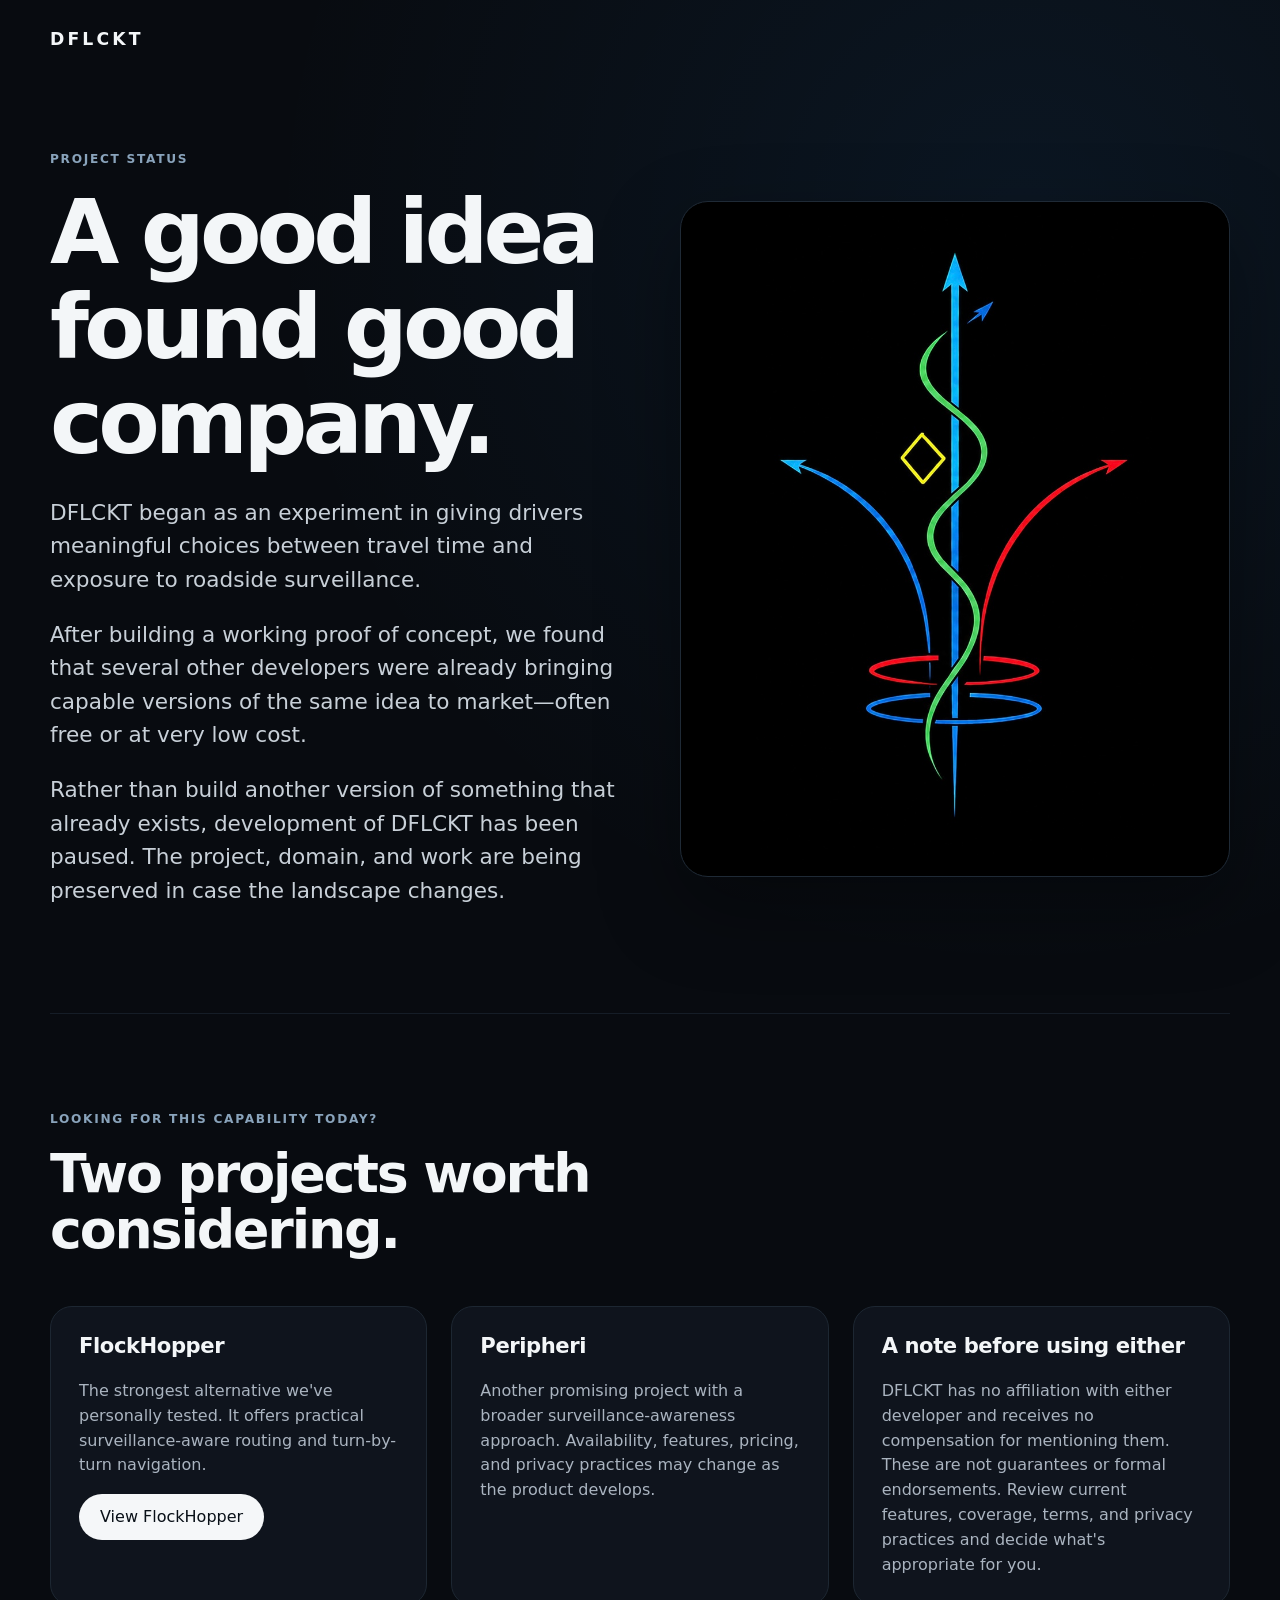
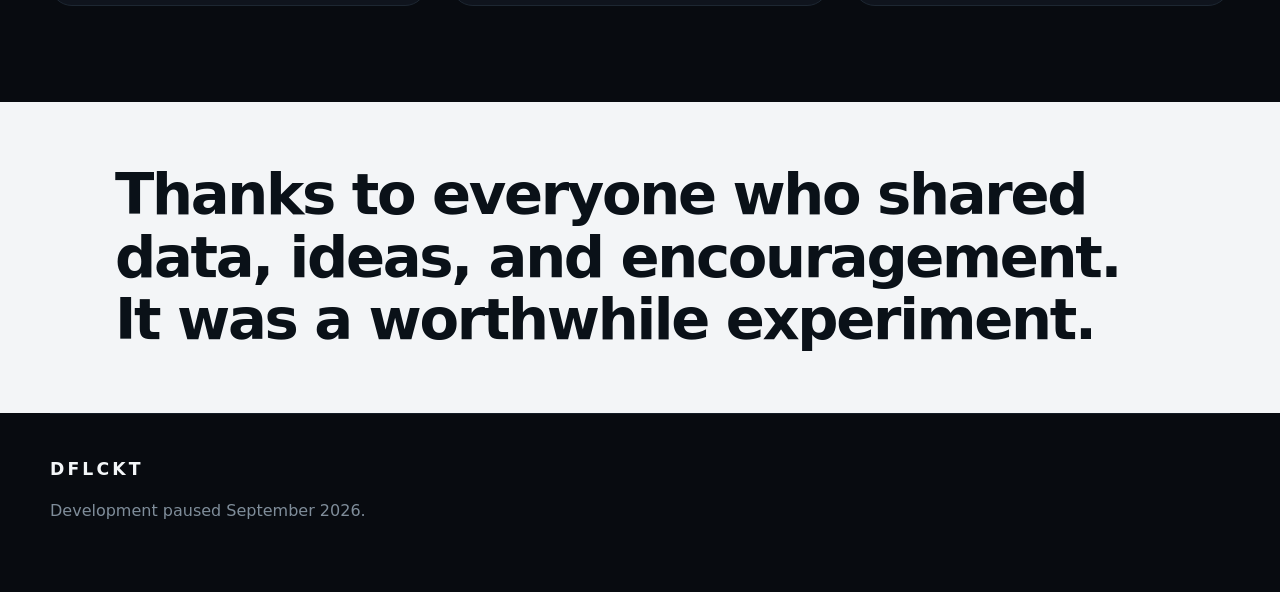
==== commit df21d8a6: "Pause DFLCKT public site and remove interest collection" ====
--- a/index.html
+++ b/index.html
@@ -3,75 +3,57 @@
 <head>
   <meta charset="utf-8">
   <meta name="viewport" content="width=device-width, initial-scale=1">
-  <meta name="description" content="DFLCKT compares the fastest route with lower-surveillance alternatives, shows the time tradeoff, and lets you choose without building a history of where you drive.">
-  <title>DFLCKT — See what's ahead. Know who's watching. Choose your way.</title>
+  <meta name="description" content="DFLCKT was an experiment in surveillance-aware navigation. Development is currently paused.">
+  <title>DFLCKT — A good idea found good company.</title>
   <link rel="stylesheet" href="styles.css">
 </head>
 <body>
   <header class="site-header">
     <a class="brand" href="#top" aria-label="DFLCKT home">DFLCKT</a>
-    <nav aria-label="Primary navigation"><a href="#how">How it works</a><a href="#privacy">Privacy</a><a href="check-your-route.html">Check your route</a><a class="nav-cta" href="#updates">Get updates</a></nav>
   </header>
+
   <main id="top">
     <section class="hero">
       <div class="hero-copy">
-        <p class="eyebrow">Surveillance-aware navigation</p>
-        <h1>See what's ahead.<br>Know who's watching.<br>Choose your way.</h1>
-        <p class="lede"><strong>Compare the fastest route with lower-surveillance alternatives.</strong> See the time tradeoff, then choose for yourself.</p>
-        <p class="lede"><strong>Your privacy shouldn't cost you your privacy.</strong> DFLCKT is designed not to build a history of where you drive.</p>
-        <div class="hero-actions"><a class="button primary" href="#updates">Get DFLCKT updates</a><a class="button secondary" href="check-your-route.html">Check your route</a></div>
-        <p class="microcopy">DFLCKT works from known, mapped infrastructure. “Lowest known exposure” is not a guarantee that a route is unmonitored.</p>
+        <p class="eyebrow">Project status</p>
+        <h1>A good idea<br>found good company.</h1>
+        <p class="lede">DFLCKT began as an experiment in giving drivers meaningful choices between travel time and exposure to roadside surveillance.</p>
+        <p class="lede">After building a working proof of concept, we found that several other developers were already bringing capable versions of the same idea to market—often free or at very low cost.</p>
+        <p class="lede">Rather than build another version of something that already exists, development of DFLCKT has been paused. The project, domain, and work are being preserved in case the landscape changes.</p>
       </div>
       <div class="logo-stage" aria-label="DFLCKT route mark">
-        <img class="hero-logo" src="IMG_3881.jpeg" alt="DFLCKT route mark with blue, green and red paths and yellow diamond">
+        <img class="hero-logo" src="IMG_3881.jpeg" alt="DFLCKT route mark">
       </div>
     </section>
 
-    <section id="updates" class="early-signup" aria-labelledby="updates-title">
-      <div class="early-signup-copy">
-        <p class="eyebrow">Coverage + launch updates</p>
-        <h2 id="updates-title">Want DFLCKT where you drive?</h2>
-        <p>Leave your ZIP and email. The ZIP tells us where people want coverage; the email lets us tell you when DFLCKT reaches your area.</p>
+    <section class="section">
+      <div class="section-heading">
+        <p class="eyebrow">Looking for this capability today?</p>
+        <h2>Two projects worth considering.</h2>
       </div>
-      <div class="check-card early-signup-card">
-        <form class="interest-form" data-interest-form novalidate>
-          <div class="form-grid">
-            <label><span>Email</span><input type="email" name="email" autocomplete="email" inputmode="email" placeholder="you@example.com" required></label>
-            <label><span>ZIP code</span><input type="text" name="zip_code" autocomplete="postal-code" inputmode="numeric" maxlength="10" placeholder="48307" required></label>
-          </div>
-          <label class="hp-field" aria-hidden="true">Company<input type="text" name="company" tabindex="-1" autocomplete="off"></label>
-          <p class="consent-copy">By submitting, you agree that DFLCKT may store the email address and ZIP code you provide for coverage-interest and launch updates. We do not need your route history to add you to this list.</p>
-          <button class="button primary form-submit" type="submit">Notify me when coverage reaches my area</button>
-          <p class="form-message" data-form-message aria-live="polite"></p>
-        </form>
+      <div class="three-up">
+        <article>
+          <h3>FlockHopper</h3>
+          <p>The strongest alternative we've personally tested. It offers practical surveillance-aware routing and turn-by-turn navigation.</p>
+          <p><a class="button primary" href="https://apps.apple.com/us/app/flockhopper/id6762170253" rel="noopener noreferrer">View FlockHopper</a></p>
+        </article>
+        <article>
+          <h3>Peripheri</h3>
+          <p>Another promising project with a broader surveillance-awareness approach. Availability, features, pricing, and privacy practices may change as the product develops.</p>
+        </article>
+        <article>
+          <h3>A note before using either</h3>
+          <p>DFLCKT has no affiliation with either developer and receives no compensation for mentioning them. These are not guarantees or formal endorsements. Review current features, coverage, terms, and privacy practices and decide what's appropriate for you.</p>
+        </article>
       </div>
     </section>
 
-    <section id="privacy" class="section privacy-grid privacy-feature">
-      <div class="section-heading"><p class="eyebrow">Privacy should include us</p><h2>Your privacy shouldn't cost you your privacy.</h2></div>
-      <div class="privacy-copy"><p class="large">DFLCKT is being designed to <strong>not build a history of where you drive.</strong></p><p>A navigation product about surveillance should not quietly become another surveillance product. Route and location information should be used only as necessary to provide the immediate service—not to create a behavioral profile of where you go.</p><p>As DFLCKT develops, what we collect and why will be explained in plain language. Commute and route history will not be sold. <strong>We can't sell route history we don't retain.</strong></p></div>
-    </section>
+    <section class="principle-band"><p>Thanks to everyone who shared data, ideas, and encouragement. It was a worthwhile experiment.</p></section>
+  </main>
 
-    <section id="how" class="section">
-      <div class="section-heading"><p class="eyebrow">How it works</p><h2>One destination. More information about the ways to get there.</h2></div>
-      <div class="three-up">
-        <article><span class="step">01</span><h3>See what is known.</h3><p>DFLCKT brings together documented roadside observation infrastructure—including ALPR, traffic-management cameras, automated enforcement, and other known systems.</p></article>
-        <article><span class="step">02</span><h3>Compare the tradeoff.</h3><p>Fastest stays the default. DFLCKT can also show lower-exposure alternatives and the lowest-known-exposure route, with the time and distance tradeoff made clear.</p></article>
-        <article><span class="step">03</span><h3>Choose for yourself.</h3><p>DFLCKT does not decide how much your privacy is worth in minutes or miles. It gives you the information. You choose the route.</p></article>
-      </div>
-    </section>
-    <section class="principle-band"><p>Your route. Your priorities. Your choice.</p></section>
-    <section class="section infrastructure">
-      <div class="section-heading"><p class="eyebrow">A broader view</p><h2>Not every roadside camera does the same thing.</h2></div>
-      <div class="infrastructure-list"><div><strong>ALPR / plate readers</strong><span>Systems designed to identify and index vehicle plates.</span></div><div><strong>Traffic-management cameras</strong><span>Used for road and incident management; recording and retention vary by system.</span></div><div><strong>Automated enforcement</strong><span>Red-light, speed, and other enforcement systems where applicable.</span></div><div><strong>Other / unknown capability</strong><span>Documented roadside observation where capabilities are incomplete or uncertain.</span></div></div>
-      <p class="microcopy">DFLCKT distinguishes documented facts from inference. We will not claim a camera does not record unless authoritative system-specific information supports that statement.</p>
-    </section>
-    <section id="check" class="check-section">
-      <div><p class="eyebrow">Live proof of concept</p><h2>Check your route now.</h2><p>DFLCKT's first public route comparison is live. Enter a start and destination to compare real road routes against known ALPR exposure and see whether a lower-exposure alternative is available.</p></div>
-      <div class="check-card"><p class="status"><span></span> Early routing proof live</p><h3>See the tradeoff for yourself.</h3><p>Route results are still proof-of-concept and coverage can be incomplete, but the routing engine is live today.</p><a class="button primary" href="check-your-route.html">Check your route</a></div>
-    </section>
-  </main>
-  <footer><a class="brand" href="#top">DFLCKT</a><p>See what's ahead. Know who's watching. Choose your way.</p><p class="footer-note">DFLCKT identifies known mapped infrastructure from available sources. Results may be incomplete or outdated and should not be interpreted as a guarantee that a road or route is unmonitored.</p></footer>
-  <script src="signup.js" defer></script>
+  <footer>
+    <a class="brand" href="#top">DFLCKT</a>
+    <p>Development paused September 2026.</p>
+  </footer>
 </body>
 </html>
